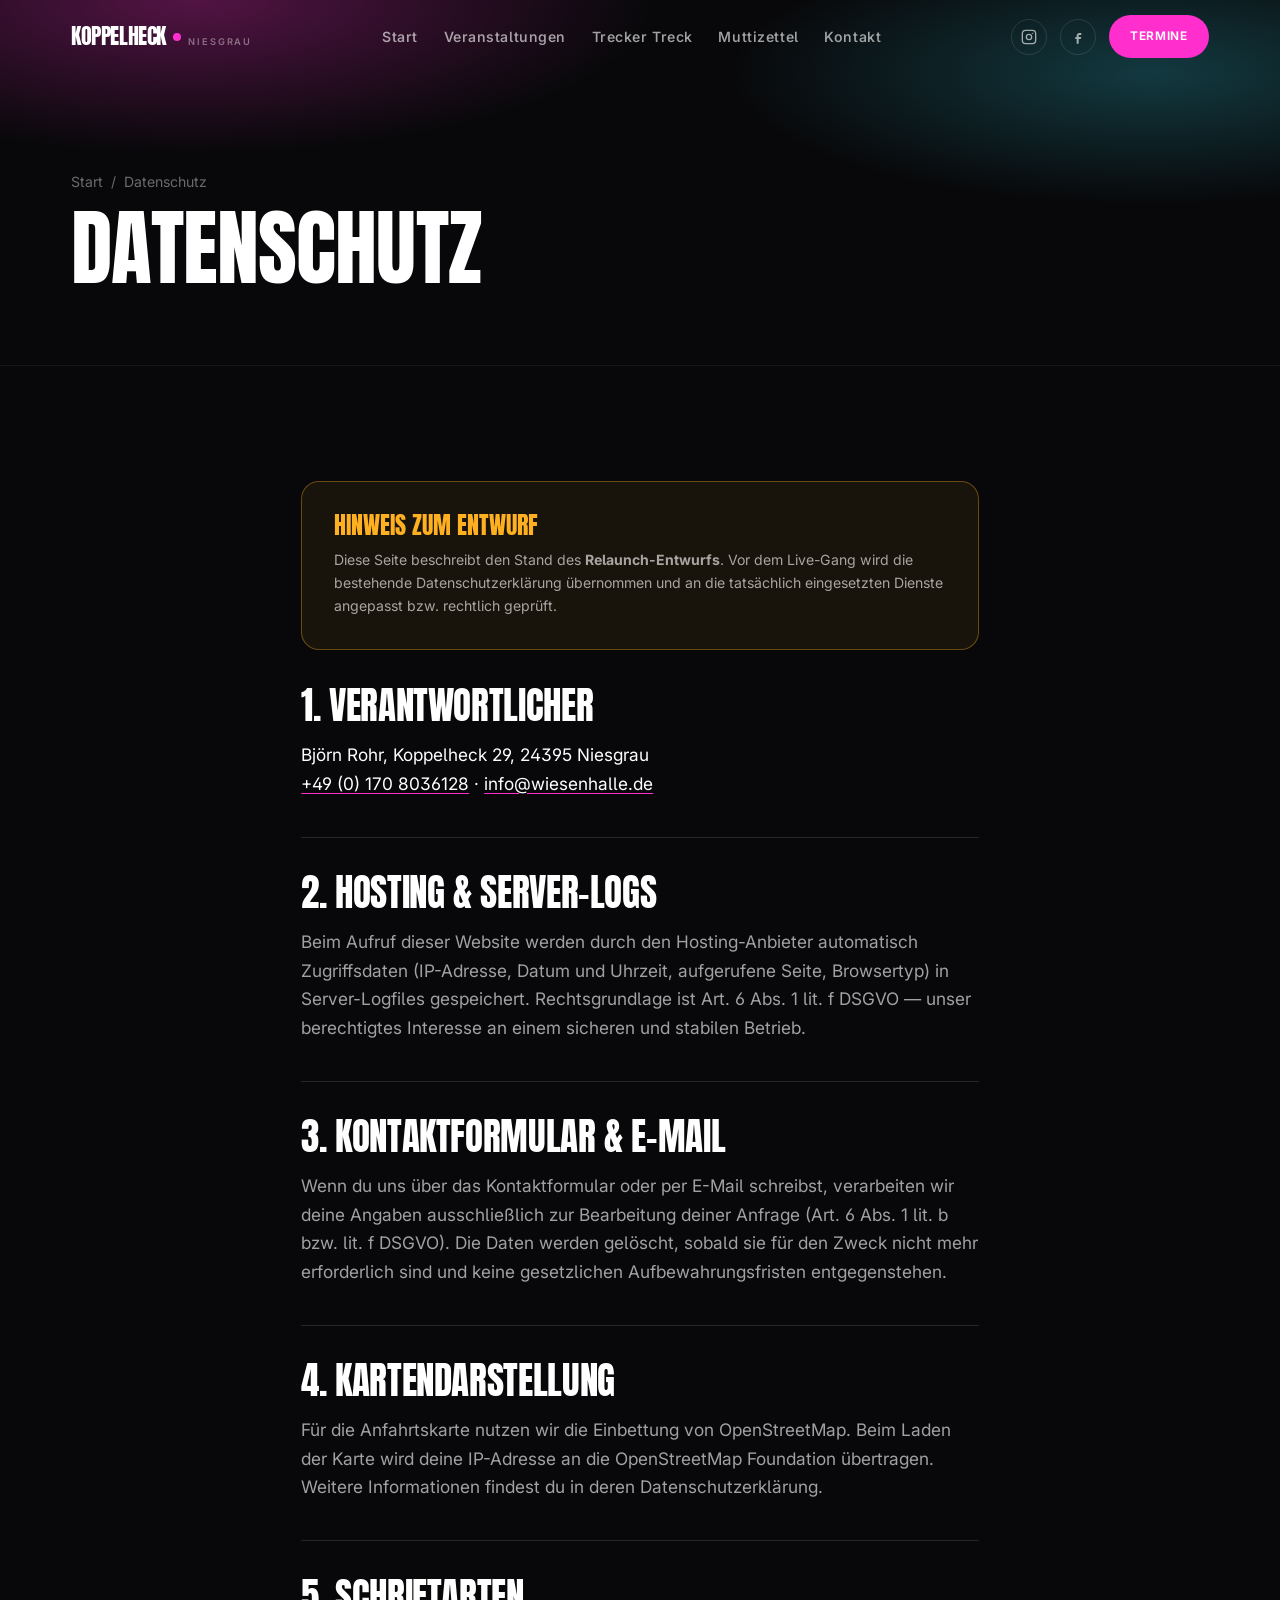
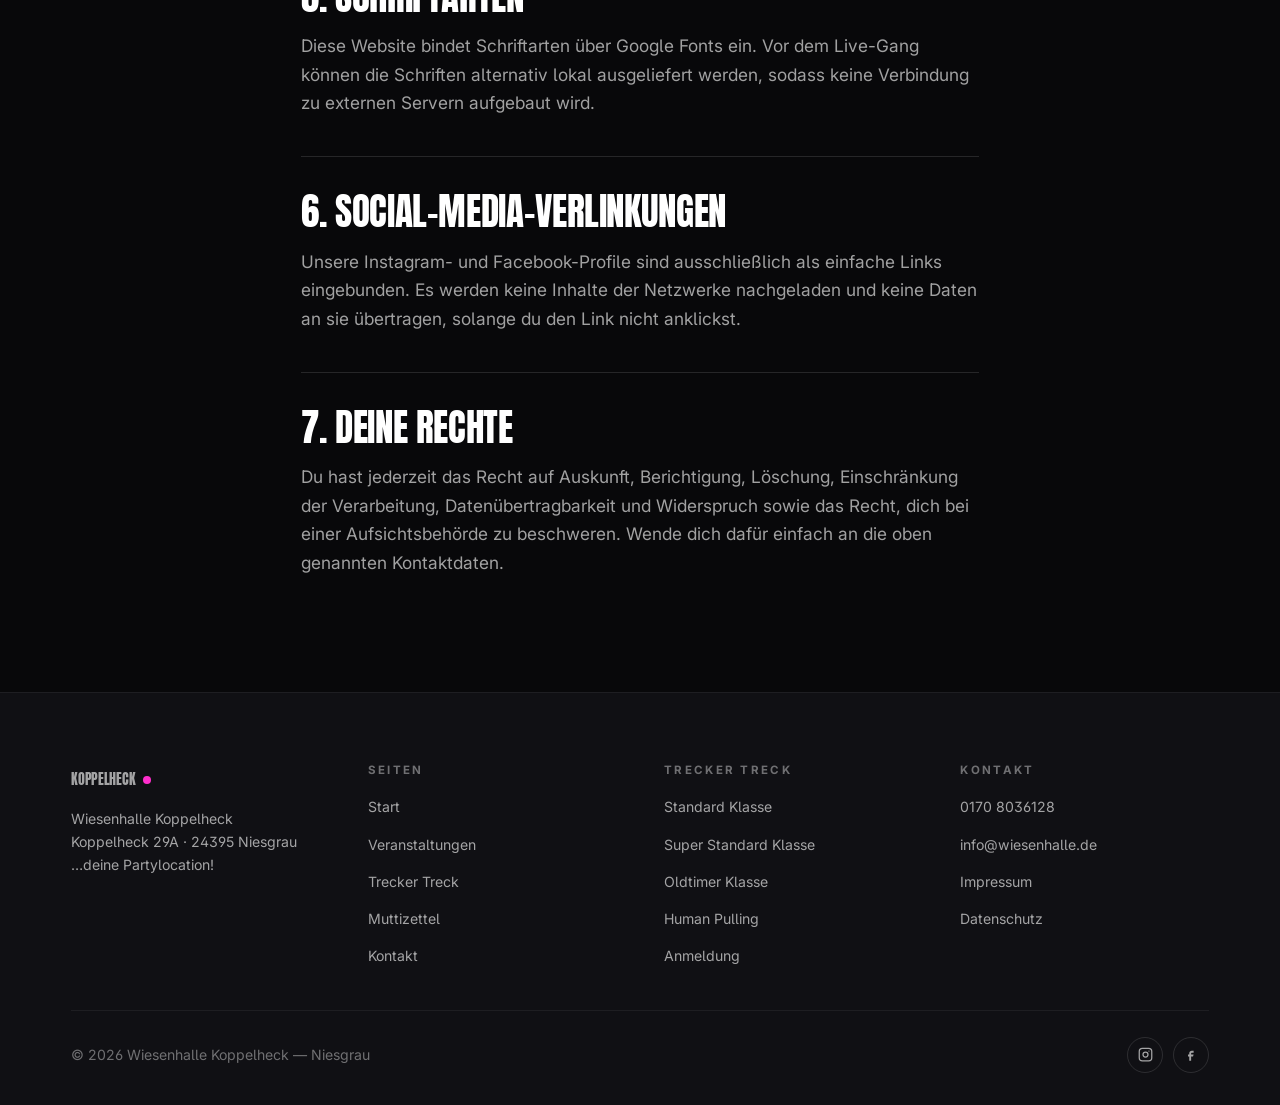
==== datenschutz.html @ 60ce62b4 "Neuentwurf der Website für die Wiesenhalle Koppelheck Kompletter Relaunch-Entwurf als eigenständige " ====
<!DOCTYPE html>
<html lang="de">
<head>
<meta charset="utf-8">
<meta name="viewport" content="width=device-width, initial-scale=1">
<title>Datenschutzerklärung — Wiesenhalle Koppelheck</title>
<meta name="description" content="Datenschutzerklärung der Wiesenhalle Koppelheck.">
<meta name="theme-color" content="#08080A">
<meta property="og:type" content="website">
<meta property="og:title" content="Datenschutzerklärung — Wiesenhalle Koppelheck">
<meta property="og:description" content="Datenschutzerklärung der Wiesenhalle Koppelheck.">
<meta property="og:locale" content="de_DE">
<link rel="preconnect" href="https://fonts.googleapis.com">
<link rel="preconnect" href="https://fonts.gstatic.com" crossorigin>
<link href="https://fonts.googleapis.com/css2?family=Anton&family=Inter:wght@400;500;600;700&display=swap" rel="stylesheet">
<link rel="stylesheet" href="assets/css/style.css">
<link rel="icon" href="data:image/svg+xml,<svg xmlns='http://www.w3.org/2000/svg' viewBox='0 0 100 100'><rect width='100' height='100' rx='22' fill='%23FF2ECC'/><text x='50' y='72' font-size='62' font-family='Arial Black,sans-serif' text-anchor='middle' fill='%23fff'>K</text></svg>">
</head>
<body>
<a class="skip-link" href="#main">Zum Inhalt springen</a>

<header class="nav">
  <div class="nav__inner">
    <a class="logo" href="index.html">
      Koppelheck<span class="logo__dot"></span>
      <small>Niesgrau</small>
    </a>

    <nav class="nav__links" id="menu" aria-label="Hauptnavigation">
      <a href="index.html">Start</a>
      <a href="veranstaltungen.html">Veranstaltungen</a>
      <a href="trecker-treck.html">Trecker Treck</a>
      <a href="muttizettel.html">Muttizettel</a>
      <a href="kontakt.html">Kontakt</a>
    </nav>

    <div class="nav__actions">
      <a class="icon-link" href="https://www.instagram.com/" target="_blank" rel="noopener" aria-label="Instagram">
        <svg width="16" height="16" viewBox="0 0 24 24" fill="none" stroke="currentColor" stroke-width="2"><rect x="2" y="2" width="20" height="20" rx="5"/><circle cx="12" cy="12" r="4"/><circle cx="17.5" cy="6.5" r="1" fill="currentColor" stroke="none"/></svg>
      </a>
      <a class="icon-link" href="https://www.facebook.com/" target="_blank" rel="noopener" aria-label="Facebook">
        <svg width="16" height="16" viewBox="0 0 24 24" fill="currentColor"><path d="M14 9h3V6h-3c-2.2 0-4 1.8-4 4v2H8v3h2v7h3v-7h3l1-3h-4v-2c0-.6.4-1 1-1z"/></svg>
      </a>
      <a class="btn btn--hot btn--sm" href="veranstaltungen.html">Termine</a>
      <button class="burger" type="button" aria-label="Menü" aria-expanded="false" aria-controls="menu">
        <span></span><span></span><span></span>
      </button>
    </div>
  </div>
</header>

<main id="main">

<section class="page-head">
  <div class="page-head__bg"></div>
  <div class="wrap">
    <div class="crumbs"><a href="index.html">Start</a> <span>/</span> <span>Datenschutz</span></div>
    <h1>Daten&shy;schutz</h1>
  </div>
</section>

<section class="section">
  <div class="wrap wrap--narrow stack" style="gap:2.4rem">

    <div class="card" style="border-color:rgba(255,176,32,.35);background:rgba(255,176,32,.07)">
      <h4 style="color:var(--amber)">Hinweis zum Entwurf</h4>
      <p class="muted" style="font-size:var(--step--1)">
        Diese Seite beschreibt den Stand des <strong>Relaunch-Entwurfs</strong>. Vor dem
        Live-Gang wird die bestehende Datenschutzerklärung übernommen und an die
        tatsächlich eingesetzten Dienste angepasst bzw. rechtlich geprüft.
      </p>
    </div>

    <div class="stack">
      <h2 style="font-size:var(--step-2)">1. Verantwortlicher</h2>
      <p>
        Björn Rohr, Koppelheck 29, 24395 Niesgrau<br>
        <a href="tel:+491708036128">+49 (0) 170 8036128</a> ·
        <a href="mailto:info@wiesenhalle.de">info@wiesenhalle.de</a>
      </p>
    </div>

    <hr class="divider">

    <div class="stack">
      <h2 style="font-size:var(--step-2)">2. Hosting &amp; Server-Logs</h2>
      <p class="muted">
        Beim Aufruf dieser Website werden durch den Hosting-Anbieter automatisch
        Zugriffsdaten (IP-Adresse, Datum und Uhrzeit, aufgerufene Seite, Browsertyp)
        in Server-Logfiles gespeichert. Rechtsgrundlage ist Art. 6 Abs. 1 lit. f DSGVO
        — unser berechtigtes Interesse an einem sicheren und stabilen Betrieb.
      </p>
    </div>

    <hr class="divider">

    <div class="stack">
      <h2 style="font-size:var(--step-2)">3. Kontaktformular &amp; E-Mail</h2>
      <p class="muted">
        Wenn du uns über das Kontaktformular oder per E-Mail schreibst, verarbeiten wir
        deine Angaben ausschließlich zur Bearbeitung deiner Anfrage
        (Art. 6 Abs. 1 lit. b bzw. lit. f DSGVO). Die Daten werden gelöscht, sobald sie
        für den Zweck nicht mehr erforderlich sind und keine gesetzlichen
        Aufbewahrungsfristen entgegenstehen.
      </p>
    </div>

    <hr class="divider">

    <div class="stack">
      <h2 style="font-size:var(--step-2)">4. Kartendarstellung</h2>
      <p class="muted">
        Für die Anfahrtskarte nutzen wir die Einbettung von OpenStreetMap. Beim Laden
        der Karte wird deine IP-Adresse an die OpenStreetMap Foundation übertragen.
        Weitere Informationen findest du in deren Datenschutzerklärung.
      </p>
    </div>

    <hr class="divider">

    <div class="stack">
      <h2 style="font-size:var(--step-2)">5. Schriftarten</h2>
      <p class="muted">
        Diese Website bindet Schriftarten über Google Fonts ein. Vor dem Live-Gang können
        die Schriften alternativ lokal ausgeliefert werden, sodass keine Verbindung zu
        externen Servern aufgebaut wird.
      </p>
    </div>

    <hr class="divider">

    <div class="stack">
      <h2 style="font-size:var(--step-2)">6. Social-Media-Verlinkungen</h2>
      <p class="muted">
        Unsere Instagram- und Facebook-Profile sind ausschließlich als einfache Links
        eingebunden. Es werden keine Inhalte der Netzwerke nachgeladen und keine Daten
        an sie übertragen, solange du den Link nicht anklickst.
      </p>
    </div>

    <hr class="divider">

    <div class="stack">
      <h2 style="font-size:var(--step-2)">7. Deine Rechte</h2>
      <p class="muted">
        Du hast jederzeit das Recht auf Auskunft, Berichtigung, Löschung, Einschränkung
        der Verarbeitung, Datenübertragbarkeit und Widerspruch sowie das Recht, dich bei
        einer Aufsichtsbehörde zu beschweren. Wende dich dafür einfach an die oben
        genannten Kontaktdaten.
      </p>
    </div>

  </div>
</section>
</main>

<!-- ================= FOOTER ================= -->
<footer class="footer">
  <div class="wrap">
    <div class="footer__grid">
      <div>
        <a class="logo" href="index.html">Koppelheck<span class="logo__dot"></span></a>
        <p class="muted" style="margin-top:.8rem;font-size:var(--step--1);max-width:26ch">
          Wiesenhalle Koppelheck<br>
          Koppelheck 29A · 24395 Niesgrau<br>
          …deine Partylocation!
        </p>
      </div>

      <div>
        <h4>Seiten</h4>
        <ul>
          <li><a href="index.html">Start</a></li>
          <li><a href="veranstaltungen.html">Veranstaltungen</a></li>
          <li><a href="trecker-treck.html">Trecker Treck</a></li>
          <li><a href="muttizettel.html">Muttizettel</a></li>
          <li><a href="kontakt.html">Kontakt</a></li>
        </ul>
      </div>

      <div>
        <h4>Trecker Treck</h4>
        <ul>
          <li><a href="trecker-treck.html#standard">Standard Klasse</a></li>
          <li><a href="trecker-treck.html#super-standard">Super Standard Klasse</a></li>
          <li><a href="trecker-treck.html#oldtimer">Oldtimer Klasse</a></li>
          <li><a href="trecker-treck.html#human-pulling">Human Pulling</a></li>
          <li><a href="trecker-treck.html#anmeldung">Anmeldung</a></li>
        </ul>
      </div>

      <div>
        <h4>Kontakt</h4>
        <ul>
          <li><a href="tel:+491708036128">0170 8036128</a></li>
          <li><a href="mailto:info@wiesenhalle.de">info@wiesenhalle.de</a></li>
          <li><a href="impressum.html">Impressum</a></li>
          <li><a href="datenschutz.html">Datenschutz</a></li>
        </ul>
      </div>
    </div>

    <div class="footer__bottom">
      <span>© <span data-year>2026</span> Wiesenhalle Koppelheck — Niesgrau</span>
      <div class="socials">
        <a class="icon-link" href="https://www.instagram.com/" target="_blank" rel="noopener" aria-label="Instagram">
          <svg width="15" height="15" viewBox="0 0 24 24" fill="none" stroke="currentColor" stroke-width="2"><rect x="2" y="2" width="20" height="20" rx="5"/><circle cx="12" cy="12" r="4"/><circle cx="17.5" cy="6.5" r="1" fill="currentColor" stroke="none"/></svg>
        </a>
        <a class="icon-link" href="https://www.facebook.com/" target="_blank" rel="noopener" aria-label="Facebook">
          <svg width="15" height="15" viewBox="0 0 24 24" fill="currentColor"><path d="M14 9h3V6h-3c-2.2 0-4 1.8-4 4v2H8v3h2v7h3v-7h3l1-3h-4v-2c0-.6.4-1 1-1z"/></svg>
        </a>
      </div>
    </div>
  </div>
</footer>

<script src="assets/js/main.js"></script>
</body>
</html>
---- assets/css/style.css ----
/* ==========================================================================
   Wiesenhalle Koppelheck — Design System
   Relaunch-Entwurf 2026
   ========================================================================== */

/* --- Tokens -------------------------------------------------------------- */
:root {
  /* Farben */
  --ink:        #08080A;
  --ink-2:      #101014;
  --ink-3:      #17171D;
  --line:       rgba(255, 255, 255, .12);
  --line-soft:  rgba(255, 255, 255, .06);
  --paper:      #F6F4EF;
  --paper-2:    #EBE7DE;

  --text:       #FFFFFF;
  --text-dim:   rgba(255, 255, 255, .62);
  --text-mute:  rgba(255, 255, 255, .40);

  --pink:       #FF2ECC;
  --pink-soft:  #FF7BE0;
  --cyan:       #37E8FF;
  --lime:       #C8FF3D;
  --amber:      #FFB020;

  --grad-hot:   linear-gradient(100deg, var(--pink) 0%, #A855F7 55%, var(--cyan) 100%);
  --grad-field: linear-gradient(100deg, #7BB661 0%, #C8FF3D 100%);

  /* Typo */
  --font-display: 'Anton', 'Arial Narrow', 'Haettenschweiler', Impact, sans-serif;
  --font-body:    'Inter', -apple-system, BlinkMacSystemFont, 'Segoe UI', Roboto, sans-serif;

  --step--1: clamp(.78rem, .74rem + .18vw, .88rem);
  --step-0:  clamp(.98rem, .94rem + .22vw, 1.08rem);
  --step-1:  clamp(1.2rem, 1.1rem + .5vw, 1.5rem);
  --step-2:  clamp(1.6rem, 1.35rem + 1.2vw, 2.4rem);
  --step-3:  clamp(2.2rem, 1.6rem + 2.8vw, 4rem);
  --step-4:  clamp(3rem, 1.6rem + 6.4vw, 8rem);

  /* Layout */
  --wrap: 1240px;
  --wrap-narrow: 780px;
  --gutter: clamp(1.15rem, 4vw, 3.5rem);
  --radius: 18px;
  --radius-lg: 28px;

  --ease: cubic-bezier(.22, 1, .36, 1);
  --nav-h: 74px;
}

/* --- Reset --------------------------------------------------------------- */
*, *::before, *::after { box-sizing: border-box; }
* { margin: 0; }

html {
  overflow-x: clip;
  scroll-behavior: smooth;
  scroll-padding-top: calc(var(--nav-h) + 16px);
  -webkit-text-size-adjust: 100%;
}

body {
  background: var(--ink);
  color: var(--text);
  font-family: var(--font-body);
  font-size: var(--step-0);
  line-height: 1.65;
  font-feature-settings: 'ss01', 'cv05';
  -webkit-font-smoothing: antialiased;
  overflow-x: hidden;
}

img, svg, video { display: block; max-width: 100%; height: auto; }
button, input, textarea, select { font: inherit; color: inherit; }
a { color: inherit; text-decoration: none; }
ul, ol { list-style: none; padding: 0; }

:focus-visible {
  outline: 2px solid var(--cyan);
  outline-offset: 3px;
  border-radius: 4px;
}

.skip-link {
  position: absolute; left: 50%; top: 8px; transform: translate(-50%, -160%);
  background: var(--pink); color: #fff; padding: .7rem 1.2rem;
  border-radius: 999px; font-weight: 600; z-index: 200; transition: transform .2s;
}
.skip-link:focus { transform: translate(-50%, 0); }

.sr-only {
  position: absolute; width: 1px; height: 1px; padding: 0; overflow: hidden;
  clip: rect(0 0 0 0); white-space: nowrap; border: 0;
}

/* --- Typografie ---------------------------------------------------------- */
h1, h2, h3, h4 {
  font-family: var(--font-display);
  font-weight: 400;
  line-height: .94;
  letter-spacing: -.01em;
  text-transform: uppercase;
  overflow-wrap: break-word;
  hyphens: auto;
}
h1 { font-size: var(--step-4); }
h2 { font-size: var(--step-3); }
h3 { font-size: var(--step-2); }
h4 { font-size: var(--step-1); }

p a:not(.btn) {
  text-decoration: underline;
  text-decoration-color: var(--pink);
  text-underline-offset: 3px;
  transition: color .2s;
}
p a:not(.btn):hover { color: var(--pink-soft); }

.eyebrow {
  font-family: var(--font-body);
  font-size: var(--step--1);
  font-weight: 600;
  letter-spacing: .22em;
  text-transform: uppercase;
  color: var(--pink);
  display: flex; align-items: center; gap: .7rem;
}
.eyebrow::before {
  content: ''; width: 34px; height: 2px; background: currentColor; flex: none;
}
.eyebrow.is-centered { justify-content: center; }
.eyebrow.is-field { color: var(--lime); }

.lead { font-size: var(--step-1); line-height: 1.5; color: var(--text-dim); }
.muted { color: var(--text-dim); }

/* --- Layout -------------------------------------------------------------- */
.wrap { width: 100%; max-width: var(--wrap); margin-inline: auto; padding-inline: var(--gutter); }
.wrap--narrow { max-width: var(--wrap-narrow); }

.section { padding-block: clamp(4.5rem, 9vw, 9rem); position: relative; }
.section--tight { padding-block: clamp(3rem, 6vw, 5.5rem); }
.section--paper { background: var(--paper); color: var(--ink); }
.section--paper .lead,
.section--paper .muted { color: rgba(8, 8, 10, .62); }

.section-head {
  max-width: 46ch; margin-bottom: clamp(2.2rem, 4vw, 3.6rem);
  display: grid; grid-template-columns: minmax(0, 1fr); gap: 1rem;
}
.section-head.is-centered { margin-inline: auto; text-align: center; justify-items: center; }

.stack { display: grid; grid-template-columns: minmax(0, 1fr); gap: 1.1rem; }
.divider { height: 1px; background: var(--line); border: 0; }

/* --- Buttons ------------------------------------------------------------- */
.btn {
  --btn-bg: var(--text);
  --btn-fg: var(--ink);
  display: inline-flex; align-items: center; justify-content: center; gap: .6rem;
  padding: .95rem 1.7rem;
  background: var(--btn-bg); color: var(--btn-fg);
  border: 1px solid transparent; border-radius: 999px;
  font-weight: 650; font-size: var(--step--1);
  letter-spacing: .06em; text-transform: uppercase;
  cursor: pointer; white-space: nowrap;
  transition: transform .25s var(--ease), box-shadow .25s var(--ease), background .25s, color .25s;
}
.btn:hover { transform: translateY(-2px); box-shadow: 0 12px 30px -12px rgba(0, 0, 0, .8); }
.btn:active { transform: translateY(0); }

.btn--hot { --btn-bg: var(--pink); --btn-fg: #fff; }
.btn--hot:hover { box-shadow: 0 14px 40px -12px var(--pink); }
.btn--field { --btn-bg: var(--lime); --btn-fg: #10210A; }
.btn--field:hover { box-shadow: 0 14px 40px -14px var(--lime); }
.btn--ghost {
  --btn-bg: transparent; --btn-fg: var(--text);
  border-color: var(--line);
  backdrop-filter: blur(8px);
}
.btn--ghost:hover { --btn-bg: rgba(255, 255, 255, .08); }
.section--paper .btn--ghost { --btn-fg: var(--ink); border-color: rgba(8, 8, 10, .2); }
.section--paper .btn--ghost:hover { --btn-bg: rgba(8, 8, 10, .06); }
.btn--sm { padding: .7rem 1.25rem; font-size: .74rem; }
.btn--full { width: 100%; }

.btn-row { display: flex; flex-wrap: wrap; gap: .8rem; }

.arrow { transition: transform .25s var(--ease); }
.btn:hover .arrow { transform: translateX(4px); }

/* --- Navigation ---------------------------------------------------------- */
.nav {
  position: fixed; inset: 0 0 auto 0; z-index: 100;
  height: var(--nav-h);
  display: flex; align-items: center;
  transition: background .35s var(--ease), border-color .35s, backdrop-filter .35s;
  border-bottom: 1px solid transparent;
}
.nav.is-stuck {
  background: rgba(8, 8, 10, .78);
  backdrop-filter: blur(18px) saturate(140%);
  border-bottom-color: var(--line-soft);
}
.nav__inner {
  width: 100%; max-width: var(--wrap); margin-inline: auto; padding-inline: var(--gutter);
  display: flex; align-items: center; justify-content: space-between; gap: 1.5rem;
}

.logo {
  font-family: var(--font-display);
  font-size: 1.35rem; letter-spacing: -.02em; text-transform: uppercase;
  display: inline-flex; align-items: baseline; gap: .45rem;
}
.logo__dot { width: 8px; height: 8px; border-radius: 50%; background: var(--pink); align-self: center; }
.logo small {
  font-family: var(--font-body); font-size: .58rem; font-weight: 600;
  letter-spacing: .2em; color: var(--text-mute); text-transform: uppercase;
}

.nav__links { display: flex; align-items: center; gap: clamp(1rem, 2vw, 2rem); }
.nav__links a {
  font-size: var(--step--1); font-weight: 550; letter-spacing: .04em;
  color: var(--text-dim); position: relative; padding-block: .4rem;
  transition: color .2s;
}
.nav__links a::after {
  content: ''; position: absolute; left: 0; bottom: 0; height: 2px; width: 0;
  background: var(--pink); transition: width .3s var(--ease);
}
.nav__links a:hover { color: var(--text); }
.nav__links a:hover::after,
.nav__links a[aria-current="page"]::after { width: 100%; }
.nav__links a[aria-current="page"] { color: var(--text); }

.nav__actions { display: flex; align-items: center; gap: .8rem; }

.icon-link {
  width: 36px; height: 36px; display: grid; place-items: center;
  border: 1px solid var(--line); border-radius: 50%; color: var(--text-dim);
  transition: color .2s, border-color .2s, transform .2s, background .2s;
}
.icon-link:hover { color: var(--text); border-color: var(--pink); background: rgba(255, 46, 204, .12); transform: translateY(-2px); }

.burger {
  display: none; width: 44px; height: 44px; border: 1px solid var(--line);
  border-radius: 12px; background: transparent; cursor: pointer;
  place-items: center; gap: 5px;
}
.burger span {
  display: block; width: 18px; height: 2px; background: currentColor; border-radius: 2px;
  transition: transform .3s var(--ease), opacity .2s;
}
.burger[aria-expanded="true"] span:nth-child(1) { transform: translateY(7px) rotate(45deg); }
.burger[aria-expanded="true"] span:nth-child(2) { opacity: 0; }
.burger[aria-expanded="true"] span:nth-child(3) { transform: translateY(-7px) rotate(-45deg); }

@media (max-width: 620px) {
  .nav__inner { gap: .75rem; }
  .logo { font-size: 1.2rem; }
  .logo small { display: none; }
  .nav__actions { gap: .5rem; }
}

@media (max-width: 900px) {
  .burger { display: grid; align-content: center; }
  .nav__actions .icon-link { display: none; }
  .nav__links {
    position: fixed; inset: var(--nav-h) 0 auto 0;
    flex-direction: column; align-items: stretch; gap: 0;
    background: rgba(8, 8, 10, .97); backdrop-filter: blur(20px);
    padding: 1rem var(--gutter) 2rem;
    border-bottom: 1px solid var(--line);
    transform: translateY(-140%); transition: transform .4s var(--ease);
    max-height: calc(100dvh - var(--nav-h)); overflow-y: auto;
  }
  .nav__links.is-open { transform: translateY(0); }
  .nav__links a { padding: 1rem 0; border-bottom: 1px solid var(--line-soft); font-size: 1.1rem; }
  .nav__links a::after { display: none; }
}

/* --- Hero ---------------------------------------------------------------- */
.hero {
  position: relative; isolation: isolate;
  min-height: min(100svh, 900px);
  display: grid; align-items: center;
  padding-top: calc(var(--nav-h) + clamp(2rem, 6vw, 5rem));
  padding-bottom: clamp(3rem, 7vw, 6rem);
  overflow: hidden;
}
.hero__bg {
  position: absolute; inset: 0; z-index: -2;
  /* Foto einsetzen: background-image: url('../img/hero.jpg'); background-size: cover; */
  background:
    radial-gradient(ellipse 70% 60% at 18% 12%, rgba(255, 46, 204, .40), transparent 62%),
    radial-gradient(ellipse 60% 55% at 88% 24%, rgba(55, 232, 255, .28), transparent 60%),
    radial-gradient(ellipse 80% 70% at 60% 96%, rgba(168, 85, 247, .30), transparent 66%),
    var(--ink);
}
.hero__bg::after {
  content: ''; position: absolute; inset: 0;
  background-image:
    linear-gradient(rgba(255, 255, 255, .04) 1px, transparent 1px),
    linear-gradient(90deg, rgba(255, 255, 255, .04) 1px, transparent 1px);
  background-size: 62px 62px;
  mask-image: radial-gradient(ellipse 90% 80% at 50% 40%, #000 20%, transparent 78%);
}
.hero__glow {
  position: absolute; z-index: -1; border-radius: 50%; filter: blur(90px);
  opacity: .55; pointer-events: none;
  animation: float 16s ease-in-out infinite;
}
.hero__glow--1 { width: 46vw; height: 46vw; background: var(--pink); top: -12%; left: -8%; }
.hero__glow--2 { width: 38vw; height: 38vw; background: var(--cyan); bottom: -14%; right: -6%; animation-delay: -7s; }

@keyframes float {
  0%, 100% { transform: translate3d(0, 0, 0) scale(1); }
  50%      { transform: translate3d(3vw, -4vh, 0) scale(1.12); }
}

.hero__grid {
  display: grid; gap: clamp(2.5rem, 5vw, 4.5rem);
  grid-template-columns: minmax(0, 1.15fr) minmax(0, .85fr);
  align-items: center;
}
@media (max-width: 900px) { .hero__grid { grid-template-columns: 1fr; } }

.hero__title { margin-block: .6rem .2rem; }
.hero__title .line { display: block; }
.hero__title .grad {
  background: var(--grad-hot); -webkit-background-clip: text; background-clip: text;
  color: transparent;
}

.badge-live {
  display: inline-flex; align-items: center; gap: .55rem;
  padding: .42rem .95rem; border-radius: 999px;
  background: rgba(255, 46, 204, .14); border: 1px solid rgba(255, 46, 204, .4);
  font-size: .72rem; font-weight: 650; letter-spacing: .16em; text-transform: uppercase;
  color: var(--pink-soft);
}
.badge-live::before {
  content: ''; width: 7px; height: 7px; border-radius: 50%; background: var(--pink);
  box-shadow: 0 0 0 0 rgba(255, 46, 204, .7); animation: pulse 2.2s infinite;
}
@keyframes pulse {
  70%  { box-shadow: 0 0 0 10px rgba(255, 46, 204, 0); }
  100% { box-shadow: 0 0 0 0 rgba(255, 46, 204, 0); }
}

/* Fakten-Liste im Hero */
.facts { display: grid; gap: .1rem; margin-block: 1.6rem; max-width: 40ch; }
.facts li {
  display: grid; grid-template-columns: 26px 1fr; gap: .85rem; align-items: baseline;
  padding: .6rem 0; border-bottom: 1px solid var(--line-soft);
  font-size: var(--step-0);
}
.facts li:last-child { border-bottom: 0; }
.facts .ico { font-size: 1rem; line-height: 1.4; text-align: center; }
.facts strong { font-weight: 650; }

/* Countdown */
.countdown { display: flex; gap: .55rem; margin-bottom: 1.4rem; }
.countdown__unit {
  min-width: 66px; padding: .6rem .5rem .5rem;
  background: rgba(255, 255, 255, .05); border: 1px solid var(--line);
  border-radius: 14px; text-align: center; backdrop-filter: blur(10px);
}
.countdown__num {
  display: block; font-family: var(--font-display); font-size: 1.7rem; line-height: 1;
  font-variant-numeric: tabular-nums;
}
.countdown__label {
  display: block; font-size: .6rem; letter-spacing: .16em; text-transform: uppercase;
  color: var(--text-mute); margin-top: .3rem;
}

/* Flyer-Karte (CSS-Nachbau, Bild kann ersetzt werden) */
.flyer {
  position: relative; aspect-ratio: 3 / 4; max-width: 400px; margin-inline: auto;
  border-radius: var(--radius-lg); overflow: hidden;
  background: var(--pink);
  box-shadow: 0 40px 90px -30px rgba(255, 46, 204, .55), 0 0 0 1px rgba(255, 255, 255, .14);
  transform: rotate(2.2deg);
  transition: transform .5s var(--ease);
  display: grid; place-content: center; text-align: center; padding: 2rem 1.5rem;
  color: #0A0A0A;
}
.flyer:hover { transform: rotate(0deg) scale(1.02); }
.flyer::before {
  content: ''; position: absolute; inset: 0;
  background: repeating-linear-gradient(45deg, rgba(0,0,0,.06) 0 10px, transparent 10px 20px);
}
.flyer > * { position: relative; }
.flyer__kicker { font-family: var(--font-display); font-size: clamp(1.8rem, 5vw, 2.6rem); line-height: .95; }
.flyer__date {
  font-family: var(--font-display); font-size: clamp(3rem, 9vw, 4.6rem); line-height: .9;
  background: #0A0A0A; color: var(--pink); border-radius: 14px;
  padding: .35rem 1rem .5rem; margin: 1rem auto; display: inline-block;
}
.flyer__meta { font-weight: 700; font-size: .92rem; line-height: 1.4; }
.flyer__venue {
  margin-top: 1.1rem; background: #0A0A0A; color: #fff; border-radius: 12px;
  padding: .7rem 1rem; font-family: var(--font-display); font-size: 1.5rem; line-height: 1;
}
.flyer__venue small {
  display: block; font-family: var(--font-body); font-size: .62rem; font-weight: 600;
  letter-spacing: .1em; color: var(--pink-soft); margin-top: .35rem; text-transform: none;
}

/* --- Ticker -------------------------------------------------------------- */
.ticker {
  overflow: hidden; border-block: 1px solid var(--line);
  background: var(--ink-2); padding-block: .85rem;
  --dur: 32s;
}
.ticker__track {
  display: flex; width: max-content; gap: 2.5rem;
  animation: marquee var(--dur) linear infinite;
}
.ticker:hover .ticker__track { animation-play-state: paused; }
.ticker span {
  font-family: var(--font-display); font-size: clamp(1.1rem, 2.4vw, 1.7rem);
  letter-spacing: .02em; color: var(--text-mute); display: flex; align-items: center; gap: 2.5rem;
  white-space: nowrap;
}
.ticker span::after { content: '●'; font-size: .5em; color: var(--pink); }
@keyframes marquee { to { transform: translateX(-50%); } }

/* --- Event-Karten -------------------------------------------------------- */
.events { display: grid; gap: 1.2rem; }
.event {
  position: relative; display: grid;
  grid-template-columns: 128px minmax(0, 1fr) auto;
  gap: clamp(1rem, 3vw, 2.4rem); align-items: center;
  padding: clamp(1.3rem, 2.6vw, 2rem);
  background: var(--ink-2); border: 1px solid var(--line-soft);
  border-radius: var(--radius); overflow: hidden;
  transition: border-color .3s, transform .3s var(--ease), background .3s;
}
.event::before {
  content: ''; position: absolute; left: 0; top: 0; bottom: 0; width: 3px;
  background: var(--accent, var(--pink)); transform: scaleY(0); transform-origin: top;
  transition: transform .4s var(--ease);
}
.event:hover { border-color: var(--line); transform: translateX(6px); background: var(--ink-3); }
.event:hover::before { transform: scaleY(1); }
.event.is-past { opacity: .45; }

.event__date {
  text-align: center; padding: .7rem .4rem; border-radius: 14px;
  background: rgba(255, 255, 255, .04); border: 1px solid var(--line-soft);
}
.event__day { display: block; font-family: var(--font-display); font-size: 2.4rem; line-height: .9; }
.event__month {
  display: block; font-size: .68rem; font-weight: 700; letter-spacing: .2em;
  text-transform: uppercase; color: var(--accent, var(--pink)); margin-top: .35rem;
}
.event__weekday { display: block; font-size: .62rem; color: var(--text-mute); letter-spacing: .12em; text-transform: uppercase; }

.event__body { display: grid; grid-template-columns: minmax(0, 1fr); gap: .5rem; }
.event__title { font-size: var(--step-2); }
.event__meta { display: flex; flex-wrap: wrap; gap: .5rem .9rem; font-size: var(--step--1); color: var(--text-dim); }
.event__meta span { display: inline-flex; align-items: center; gap: .35rem; }

.tag {
  display: inline-flex; align-items: center; padding: .28rem .7rem;
  border-radius: 999px; font-size: .66rem; font-weight: 700;
  letter-spacing: .12em; text-transform: uppercase;
  background: rgba(255, 46, 204, .12); color: var(--pink-soft);
  border: 1px solid rgba(255, 46, 204, .28);
}
.tag--cyan  { background: rgba(55, 232, 255, .12); color: var(--cyan); border-color: rgba(55, 232, 255, .3); }
.tag--lime  { background: rgba(200, 255, 61, .12); color: var(--lime); border-color: rgba(200, 255, 61, .3); }
.tag--amber { background: rgba(255, 176, 32, .12); color: var(--amber); border-color: rgba(255, 176, 32, .3); }
.tag--mute  { background: rgba(255, 255, 255, .07); color: var(--text-dim); border-color: var(--line); }

@media (max-width: 760px) {
  .event { grid-template-columns: 84px minmax(0, 1fr); }
  .event__day { font-size: 1.9rem; }
  .event .btn { grid-column: 1 / -1; justify-self: start; }
}

/* --- Karten-Raster ------------------------------------------------------- */
.grid { display: grid; gap: 1.2rem; }
.grid--2 { grid-template-columns: repeat(auto-fit, minmax(min(100%, 300px), 1fr)); }
.grid--3 { grid-template-columns: repeat(auto-fit, minmax(min(100%, 260px), 1fr)); }
.grid--4 { grid-template-columns: repeat(auto-fit, minmax(min(100%, 210px), 1fr)); }

.card {
  padding: clamp(1.4rem, 3vw, 2rem);
  background: var(--ink-2); border: 1px solid var(--line-soft);
  border-radius: var(--radius); display: grid; grid-template-columns: minmax(0, 1fr);
  gap: .7rem; align-content: start;
  transition: border-color .3s, transform .3s var(--ease), background .3s;
}
.card:hover { border-color: var(--line); transform: translateY(-4px); }
.card__ico { font-size: 1.6rem; line-height: 1; }
.card h3, .card h4 { letter-spacing: 0; }

.section--paper .card {
  background: #fff; border-color: rgba(8, 8, 10, .1);
  box-shadow: 0 1px 2px rgba(8, 8, 10, .04);
}
.section--paper .card:hover { border-color: rgba(8, 8, 10, .22); box-shadow: 0 18px 40px -24px rgba(8, 8, 10, .45); }

/* Zahlen / Stats */
.stats { display: grid; grid-template-columns: repeat(auto-fit, minmax(150px, 1fr)); gap: 1px; background: var(--line-soft); border: 1px solid var(--line-soft); border-radius: var(--radius); overflow: hidden; }
.stat { background: var(--ink-2); padding: clamp(1.2rem, 3vw, 1.8rem); }
.stat__num { font-family: var(--font-display); font-size: clamp(2rem, 4vw, 3rem); line-height: 1; }
.stat__num .u { font-size: .5em; color: var(--pink); }
.stat__label { font-size: var(--step--1); color: var(--text-dim); margin-top: .35rem; }

/* --- Split ---------------------------------------------------------------- */
.split {
  display: grid; gap: clamp(2rem, 5vw, 4rem);
  grid-template-columns: repeat(auto-fit, minmax(min(100%, 340px), 1fr));
  align-items: center;
}
.media {
  position: relative; aspect-ratio: 4 / 3; border-radius: var(--radius-lg);
  overflow: hidden; border: 1px solid var(--line);
  /* Foto einsetzen: background-image: url('../img/…'); background-size: cover; background-position: center; */
  background:
    radial-gradient(circle at 30% 25%, rgba(255, 46, 204, .35), transparent 55%),
    radial-gradient(circle at 75% 70%, rgba(55, 232, 255, .3), transparent 55%),
    var(--ink-3);
  display: grid; place-content: center; text-align: center; padding: 2rem;
}
.media--field {
  background:
    radial-gradient(circle at 30% 25%, rgba(200, 255, 61, .3), transparent 55%),
    radial-gradient(circle at 75% 70%, rgba(123, 182, 97, .35), transparent 55%),
    var(--ink-3);
}
.media__hint {
  font-size: var(--step--1); color: var(--text-mute); letter-spacing: .12em; text-transform: uppercase;
}

/* --- Seiten-Header (Unterseiten) ----------------------------------------- */
.page-head {
  position: relative; isolation: isolate; overflow: hidden;
  padding-top: calc(var(--nav-h) + clamp(3rem, 8vw, 6rem));
  padding-bottom: clamp(2.5rem, 6vw, 5rem);
  border-bottom: 1px solid var(--line-soft);
}
.page-head__bg {
  position: absolute; inset: 0; z-index: -1;
  background:
    radial-gradient(ellipse 60% 70% at 15% 0%, rgba(255, 46, 204, .30), transparent 60%),
    radial-gradient(ellipse 55% 60% at 90% 20%, rgba(55, 232, 255, .22), transparent 60%),
    var(--ink);
}
.page-head--field .page-head__bg {
  background:
    radial-gradient(ellipse 65% 75% at 15% 0%, rgba(200, 255, 61, .26), transparent 60%),
    radial-gradient(ellipse 55% 60% at 88% 18%, rgba(123, 182, 97, .30), transparent 60%),
    var(--ink);
}
.page-head h1 { font-size: clamp(2.6rem, 1.4rem + 4.8vw, 6rem); }
.crumbs { font-size: var(--step--1); color: var(--text-mute); display: flex; gap: .5rem; margin-bottom: 1rem; }
.crumbs a:hover { color: var(--text); }

/* --- Programm-Zeitstrahl -------------------------------------------------- */
.timeline { display: grid; gap: 0; border-left: 2px solid var(--line); margin-left: .5rem; }
.timeline li { position: relative; padding: 0 0 1.8rem 1.8rem; }
.timeline li::before {
  content: ''; position: absolute; left: -7px; top: .5rem;
  width: 12px; height: 12px; border-radius: 50%;
  background: var(--lime); box-shadow: 0 0 0 4px var(--ink);
}
.timeline .t-time {
  font-family: var(--font-display); font-size: 1.15rem; color: var(--lime); display: block;
}
.timeline .t-title { font-weight: 650; }

/* --- Klassen-Listen ------------------------------------------------------- */
.chips { display: flex; flex-wrap: wrap; gap: .5rem; }
.chip {
  padding: .55rem 1rem; border-radius: 10px;
  background: rgba(255, 255, 255, .05); border: 1px solid var(--line-soft);
  font-size: var(--step--1); font-weight: 600; font-variant-numeric: tabular-nums;
  transition: border-color .2s, background .2s, transform .2s;
}
.chip:hover { border-color: var(--lime); background: rgba(200, 255, 61, .1); transform: translateY(-2px); }
.section--paper .chip { background: rgba(8, 8, 10, .04); border-color: rgba(8, 8, 10, .12); }

/* --- Downloads ------------------------------------------------------------ */
.dl {
  display: flex; align-items: center; gap: 1rem;
  padding: 1.1rem 1.3rem; border-radius: 14px;
  background: var(--ink-2); border: 1px solid var(--line-soft);
  transition: border-color .25s, transform .25s var(--ease), background .25s;
}
.dl:hover { border-color: var(--lime); transform: translateX(4px); background: var(--ink-3); }
.dl__ico {
  flex: none; width: 42px; height: 42px; border-radius: 10px;
  background: rgba(200, 255, 61, .12); color: var(--lime);
  display: grid; place-items: center; font-size: .62rem; font-weight: 800; letter-spacing: .06em;
  border: 1px solid rgba(200, 255, 61, .28);
}
.dl__body { display: grid; gap: .1rem; min-width: 0; }
.dl__title { font-weight: 650; }
.dl__hint { font-size: var(--step--1); color: var(--text-mute); }
.dl__arrow { margin-left: auto; color: var(--text-mute); }

/* --- Akkordeon (FAQ) ------------------------------------------------------ */
.acc { border-top: 1px solid var(--line); }
.acc details { border-bottom: 1px solid var(--line); }
.acc summary {
  list-style: none; cursor: pointer; padding: 1.25rem 2.5rem 1.25rem 0;
  font-weight: 650; font-size: var(--step-1); position: relative;
  transition: color .2s;
}
.acc summary::-webkit-details-marker { display: none; }
.acc summary::after {
  content: '+'; position: absolute; right: .3rem; top: 50%; transform: translateY(-50%);
  font-family: var(--font-display); font-size: 1.6rem; color: var(--pink);
  transition: transform .3s var(--ease);
}
.acc details[open] summary::after { transform: translateY(-50%) rotate(45deg); }
.acc summary:hover { color: var(--pink-soft); }
.acc__body { padding-bottom: 1.4rem; color: var(--text-dim); max-width: 68ch; display: grid; gap: .8rem; }
.section--paper .acc__body { color: rgba(8, 8, 10, .68); }
.section--paper .acc details,
.section--paper .acc { border-color: rgba(8, 8, 10, .14); }

/* --- Formular ------------------------------------------------------------- */
.form { display: grid; gap: 1.1rem; }
.field { display: grid; gap: .45rem; }
.field label { font-size: var(--step--1); font-weight: 650; letter-spacing: .04em; }
.field label .req { color: var(--pink); }
.field input, .field textarea, .field select {
  width: 100%; padding: .9rem 1.05rem;
  background: rgba(255, 255, 255, .04); border: 1px solid var(--line);
  border-radius: 12px; color: var(--text); transition: border-color .2s, background .2s;
}
.field input::placeholder, .field textarea::placeholder { color: var(--text-mute); }
.field input:focus, .field textarea:focus, .field select:focus {
  outline: none; border-color: var(--pink); background: rgba(255, 46, 204, .06);
}
.field textarea { min-height: 150px; resize: vertical; }
.field__error { font-size: var(--step--1); color: var(--pink-soft); display: none; }
.field.has-error input, .field.has-error textarea { border-color: var(--pink); }
.field.has-error .field__error { display: block; }
.form__note { font-size: var(--step--1); color: var(--text-mute); }
.form-status {
  padding: .9rem 1.1rem; border-radius: 12px; font-size: var(--step--1);
  background: rgba(200, 255, 61, .1); border: 1px solid rgba(200, 255, 61, .3); color: var(--lime);
}

/* --- Kontakt-Blöcke -------------------------------------------------------- */
.info-list { display: grid; gap: 1.1rem; }
.info-list li { display: grid; grid-template-columns: 22px 1fr; gap: .9rem; align-items: start; }
.info-list .k { font-size: var(--step--1); color: var(--text-mute); letter-spacing: .1em; text-transform: uppercase; display: block; }

.map {
  border-radius: var(--radius); overflow: hidden; border: 1px solid var(--line);
  aspect-ratio: 16 / 10; background: var(--ink-3);
}
.map iframe { width: 100%; height: 100%; border: 0; filter: grayscale(1) invert(.92) hue-rotate(180deg); }

/* --- CTA-Band -------------------------------------------------------------- */
.cta-band {
  position: relative; overflow: hidden; isolation: isolate;
  border-radius: var(--radius-lg);
  padding: clamp(2.4rem, 6vw, 4.5rem);
  background: var(--grad-hot);
  color: #fff; text-align: center;
  display: grid; gap: 1.4rem; justify-items: center;
}
.cta-band::before {
  content: ''; position: absolute; inset: 0; z-index: -1;
  background: repeating-linear-gradient(-45deg, rgba(0,0,0,.08) 0 14px, transparent 14px 28px);
}
.cta-band h2 { max-width: 18ch; }
.cta-band p { max-width: 52ch; color: rgba(255, 255, 255, .88); }
.cta-band .btn { --btn-bg: #08080A; --btn-fg: #fff; }

/* --- Footer ---------------------------------------------------------------- */
.footer { background: var(--ink-2); border-top: 1px solid var(--line-soft); padding-block: clamp(3rem, 6vw, 4.5rem) 2rem; }
.footer__grid {
  display: grid; gap: clamp(2rem, 5vw, 3rem);
  grid-template-columns: repeat(auto-fit, minmax(min(100%, 200px), 1fr));
  margin-bottom: 2.5rem;
}
.footer h4 { font-family: var(--font-body); font-size: .72rem; font-weight: 700; letter-spacing: .2em; color: var(--text-mute); margin-bottom: 1rem; }
.footer ul { display: grid; gap: .55rem; }
.footer a { color: var(--text-dim); font-size: var(--step--1); transition: color .2s; }
.footer a:hover { color: var(--pink-soft); }
.footer__bottom {
  display: flex; flex-wrap: wrap; gap: 1rem; justify-content: space-between; align-items: center;
  padding-top: 1.6rem; border-top: 1px solid var(--line-soft);
  font-size: var(--step--1); color: var(--text-mute);
}
.socials { display: flex; gap: .6rem; }

/* --- Scroll-Animationen ---------------------------------------------------- */
.reveal { opacity: 0; transform: translateY(24px); transition: opacity .7s var(--ease), transform .7s var(--ease); }
.reveal.is-in { opacity: 1; transform: none; }
.reveal[data-delay="1"] { transition-delay: .08s; }
.reveal[data-delay="2"] { transition-delay: .16s; }
.reveal[data-delay="3"] { transition-delay: .24s; }
.reveal[data-delay="4"] { transition-delay: .32s; }

@media (prefers-reduced-motion: reduce) {
  html { scroll-behavior: auto; }
  *, *::before, *::after {
    animation-duration: .01ms !important; animation-iteration-count: 1 !important;
    transition-duration: .01ms !important;
  }
  .reveal { opacity: 1; transform: none; }
}

/* --- Print ---------------------------------------------------------------- */
@media print {
  .nav, .ticker, .hero__glow, .footer .socials { display: none; }
  body { background: #fff; color: #000; }
}
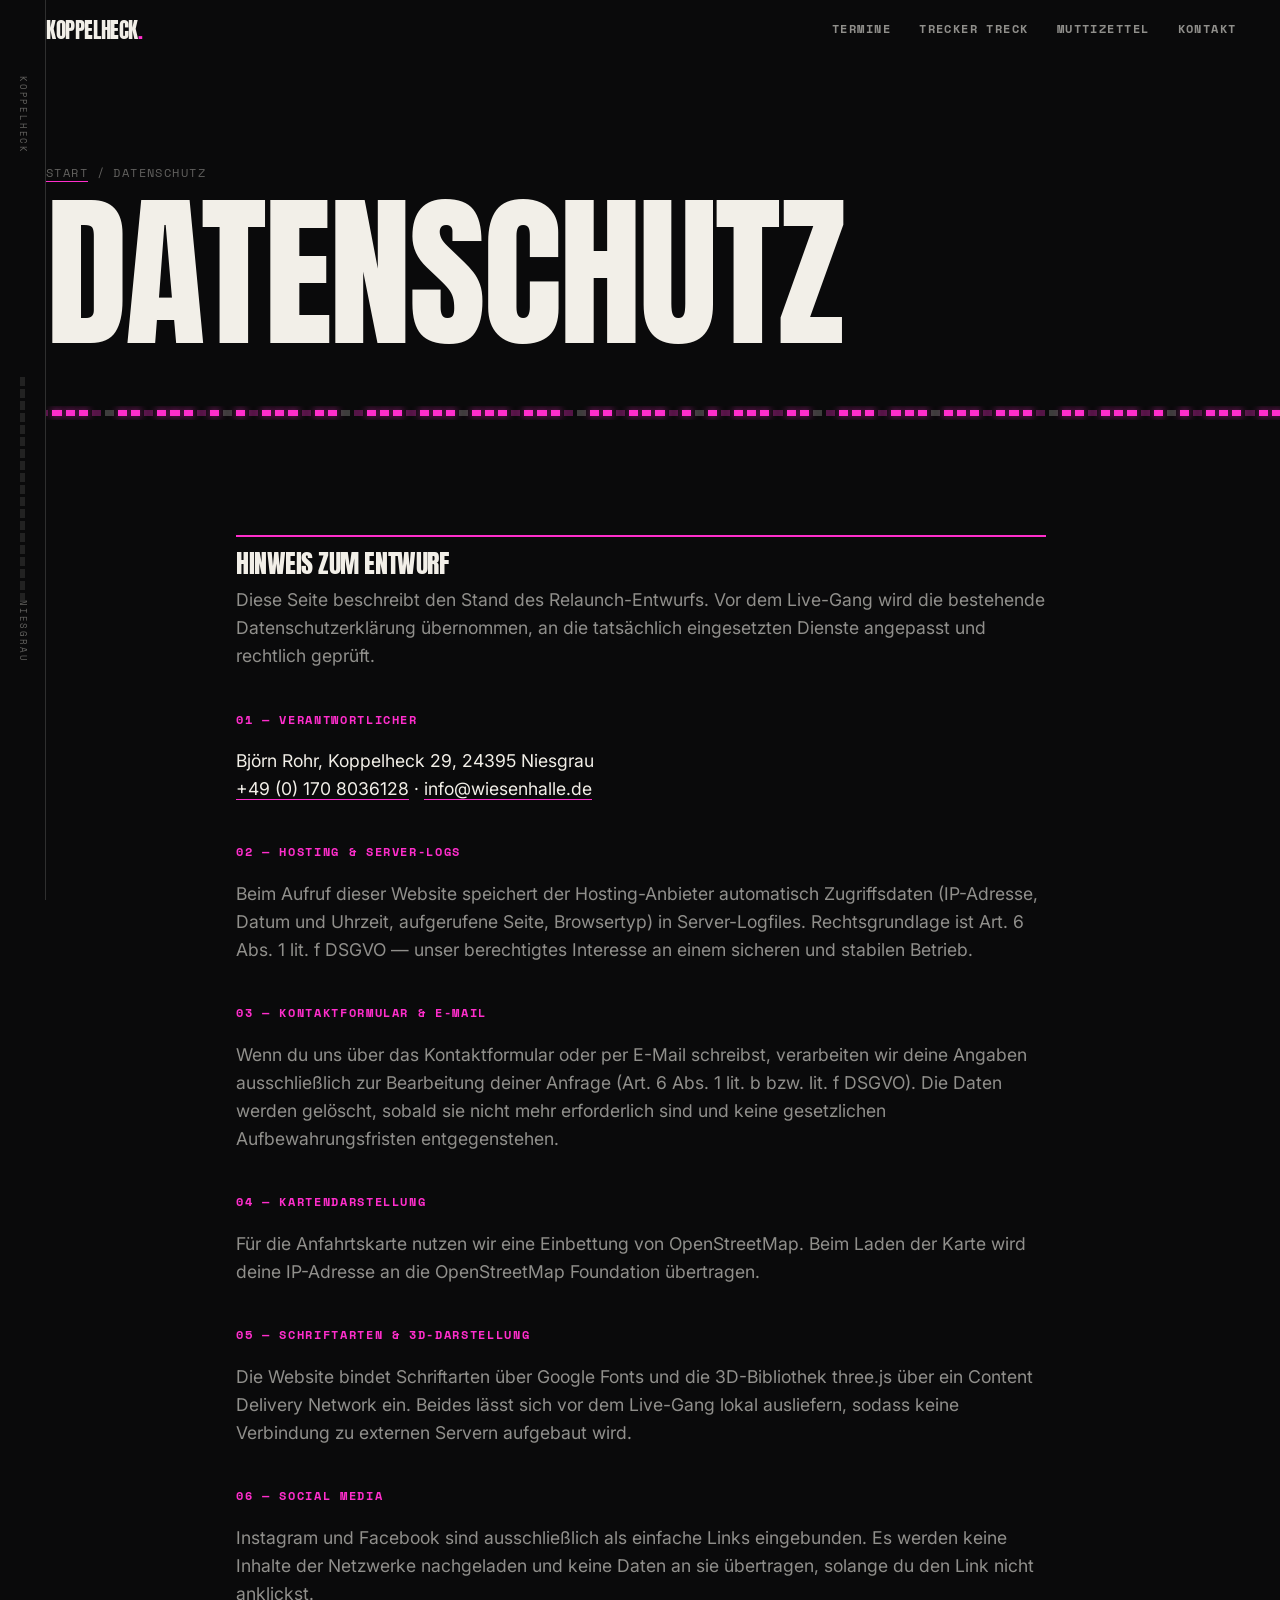
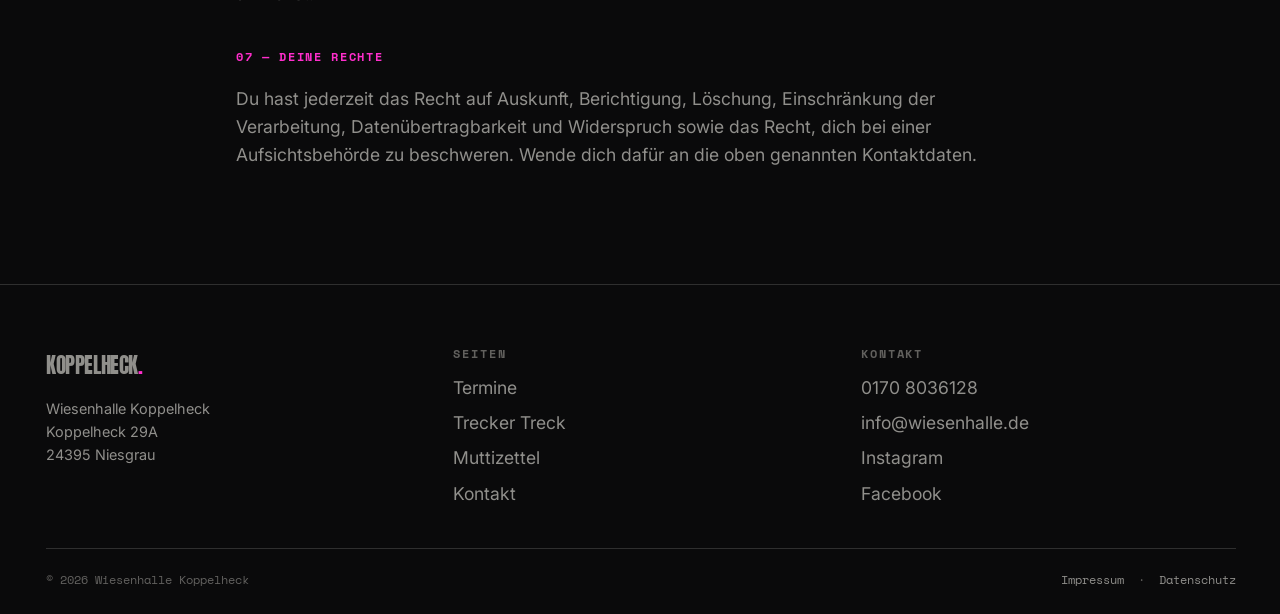
==== commit 00a49028: "Design neu aufgesetzt und Seitenstruktur vereinfacht Der erste Entwurf war zu generisch: Farbverläuf" ====
--- a/datenschutz.html
+++ b/datenschutz.html
@@ -5,215 +5,153 @@
 <meta name="viewport" content="width=device-width, initial-scale=1">
 <title>Datenschutzerklärung — Wiesenhalle Koppelheck</title>
 <meta name="description" content="Datenschutzerklärung der Wiesenhalle Koppelheck.">
-<meta name="theme-color" content="#08080A">
+<meta name="theme-color" content="#0A0A0B">
 <meta property="og:type" content="website">
 <meta property="og:title" content="Datenschutzerklärung — Wiesenhalle Koppelheck">
 <meta property="og:description" content="Datenschutzerklärung der Wiesenhalle Koppelheck.">
 <meta property="og:locale" content="de_DE">
 <link rel="preconnect" href="https://fonts.googleapis.com">
 <link rel="preconnect" href="https://fonts.gstatic.com" crossorigin>
-<link href="https://fonts.googleapis.com/css2?family=Anton&family=Inter:wght@400;500;600;700&display=swap" rel="stylesheet">
+<link href="https://fonts.googleapis.com/css2?family=Anton&family=Inter:wght@400;500;600&family=Space+Mono:wght@400;700&display=swap" rel="stylesheet">
 <link rel="stylesheet" href="assets/css/style.css">
-<link rel="icon" href="data:image/svg+xml,<svg xmlns='http://www.w3.org/2000/svg' viewBox='0 0 100 100'><rect width='100' height='100' rx='22' fill='%23FF2ECC'/><text x='50' y='72' font-size='62' font-family='Arial Black,sans-serif' text-anchor='middle' fill='%23fff'>K</text></svg>">
+<link rel="icon" href="data:image/svg+xml,<svg xmlns='http://www.w3.org/2000/svg' viewBox='0 0 100 100'><rect width='100' height='100' fill='%230A0A0B'/><rect x='16' y='16' width='68' height='68' fill='%23FF2ECC'/></svg>">
 </head>
 <body>
-<a class="skip-link" href="#main">Zum Inhalt springen</a>
+<a class="skip" href="#main">Zum Inhalt</a>
+
+<aside class="rail" aria-hidden="true">
+  <span class="rail__cap">Koppelheck</span>
+  <div class="rail__track"><div class="rail__fill"></div><div class="rail__seg"></div></div>
+  <span class="rail__cap">Niesgrau</span>
+</aside>
 
 <header class="nav">
-  <div class="nav__inner">
-    <a class="logo" href="index.html">
-      Koppelheck<span class="logo__dot"></span>
-      <small>Niesgrau</small>
-    </a>
-
-    <nav class="nav__links" id="menu" aria-label="Hauptnavigation">
-      <a href="index.html">Start</a>
-      <a href="veranstaltungen.html">Veranstaltungen</a>
+  <div class="nav__in">
+    <a class="brand" href="index.html">Koppelheck<b>.</b></a>
+    <nav class="menu" id="menu" aria-label="Hauptnavigation">
+      <a href="index.html#termine">Termine</a>
       <a href="trecker-treck.html">Trecker Treck</a>
       <a href="muttizettel.html">Muttizettel</a>
       <a href="kontakt.html">Kontakt</a>
     </nav>
-
-    <div class="nav__actions">
-      <a class="icon-link" href="https://www.instagram.com/" target="_blank" rel="noopener" aria-label="Instagram">
-        <svg width="16" height="16" viewBox="0 0 24 24" fill="none" stroke="currentColor" stroke-width="2"><rect x="2" y="2" width="20" height="20" rx="5"/><circle cx="12" cy="12" r="4"/><circle cx="17.5" cy="6.5" r="1" fill="currentColor" stroke="none"/></svg>
-      </a>
-      <a class="icon-link" href="https://www.facebook.com/" target="_blank" rel="noopener" aria-label="Facebook">
-        <svg width="16" height="16" viewBox="0 0 24 24" fill="currentColor"><path d="M14 9h3V6h-3c-2.2 0-4 1.8-4 4v2H8v3h2v7h3v-7h3l1-3h-4v-2c0-.6.4-1 1-1z"/></svg>
-      </a>
-      <a class="btn btn--hot btn--sm" href="veranstaltungen.html">Termine</a>
-      <button class="burger" type="button" aria-label="Menü" aria-expanded="false" aria-controls="menu">
-        <span></span><span></span><span></span>
-      </button>
-    </div>
+    <button class="burger" type="button" aria-label="Menü" aria-expanded="false" aria-controls="menu">
+      <span></span><span></span><span></span>
+    </button>
   </div>
 </header>
 
 <main id="main">
 
-<section class="page-head">
-  <div class="page-head__bg"></div>
+<section class="phead">
   <div class="wrap">
-    <div class="crumbs"><a href="index.html">Start</a> <span>/</span> <span>Datenschutz</span></div>
-    <h1>Daten&shy;schutz</h1>
+    <p class="crumb"><a href="index.html">Start</a> / Datenschutz</p>
+    <h1 class="d1">Daten&shy;schutz</h1>
   </div>
 </section>
 
-<section class="section">
-  <div class="wrap wrap--narrow stack" style="gap:2.4rem">
+<div class="ledbar" data-leds aria-hidden="true"></div>
 
-    <div class="card" style="border-color:rgba(255,176,32,.35);background:rgba(255,176,32,.07)">
-      <h4 style="color:var(--amber)">Hinweis zum Entwurf</h4>
-      <p class="muted" style="font-size:var(--step--1)">
-        Diese Seite beschreibt den Stand des <strong>Relaunch-Entwurfs</strong>. Vor dem
-        Live-Gang wird die bestehende Datenschutzerklärung übernommen und an die
-        tatsächlich eingesetzten Dienste angepasst bzw. rechtlich geprüft.
-      </p>
+<section class="sec">
+  <div class="wrap wrap--tight stack" style="gap:2.5rem">
+
+    <div class="col col--acc">
+      <h3>Hinweis zum Entwurf</h3>
+      <p class="dim">Diese Seite beschreibt den Stand des Relaunch-Entwurfs. Vor dem Live-Gang
+      wird die bestehende Datenschutzerklärung übernommen, an die tatsächlich eingesetzten
+      Dienste angepasst und rechtlich geprüft.</p>
     </div>
 
     <div class="stack">
-      <h2 style="font-size:var(--step-2)">1. Verantwortlicher</h2>
-      <p>
-        Björn Rohr, Koppelheck 29, 24395 Niesgrau<br>
-        <a href="tel:+491708036128">+49 (0) 170 8036128</a> ·
-        <a href="mailto:info@wiesenhalle.de">info@wiesenhalle.de</a>
-      </p>
+      <p class="lbl">01 — Verantwortlicher</p>
+      <p>Björn Rohr, Koppelheck 29, 24395 Niesgrau<br>
+      <a href="tel:+491708036128">+49 (0) 170 8036128</a> ·
+      <a href="mailto:info@wiesenhalle.de">info@wiesenhalle.de</a></p>
     </div>
 
-    <hr class="divider">
+    <div class="stack">
+      <p class="lbl">02 — Hosting &amp; Server-Logs</p>
+      <p class="dim">Beim Aufruf dieser Website speichert der Hosting-Anbieter automatisch
+      Zugriffsdaten (IP-Adresse, Datum und Uhrzeit, aufgerufene Seite, Browsertyp) in
+      Server-Logfiles. Rechtsgrundlage ist Art. 6 Abs. 1 lit. f DSGVO — unser berechtigtes
+      Interesse an einem sicheren und stabilen Betrieb.</p>
+    </div>
 
     <div class="stack">
-      <h2 style="font-size:var(--step-2)">2. Hosting &amp; Server-Logs</h2>
-      <p class="muted">
-        Beim Aufruf dieser Website werden durch den Hosting-Anbieter automatisch
-        Zugriffsdaten (IP-Adresse, Datum und Uhrzeit, aufgerufene Seite, Browsertyp)
-        in Server-Logfiles gespeichert. Rechtsgrundlage ist Art. 6 Abs. 1 lit. f DSGVO
-        — unser berechtigtes Interesse an einem sicheren und stabilen Betrieb.
-      </p>
+      <p class="lbl">03 — Kontaktformular &amp; E-Mail</p>
+      <p class="dim">Wenn du uns über das Kontaktformular oder per E-Mail schreibst, verarbeiten
+      wir deine Angaben ausschließlich zur Bearbeitung deiner Anfrage (Art. 6 Abs. 1 lit. b bzw.
+      lit. f DSGVO). Die Daten werden gelöscht, sobald sie nicht mehr erforderlich sind und keine
+      gesetzlichen Aufbewahrungsfristen entgegenstehen.</p>
     </div>
 
-    <hr class="divider">
+    <div class="stack">
+      <p class="lbl">04 — Kartendarstellung</p>
+      <p class="dim">Für die Anfahrtskarte nutzen wir eine Einbettung von OpenStreetMap. Beim
+      Laden der Karte wird deine IP-Adresse an die OpenStreetMap Foundation übertragen.</p>
+    </div>
 
     <div class="stack">
-      <h2 style="font-size:var(--step-2)">3. Kontaktformular &amp; E-Mail</h2>
-      <p class="muted">
-        Wenn du uns über das Kontaktformular oder per E-Mail schreibst, verarbeiten wir
-        deine Angaben ausschließlich zur Bearbeitung deiner Anfrage
-        (Art. 6 Abs. 1 lit. b bzw. lit. f DSGVO). Die Daten werden gelöscht, sobald sie
-        für den Zweck nicht mehr erforderlich sind und keine gesetzlichen
-        Aufbewahrungsfristen entgegenstehen.
-      </p>
+      <p class="lbl">05 — Schriftarten &amp; 3D-Darstellung</p>
+      <p class="dim">Die Website bindet Schriftarten über Google Fonts und die 3D-Bibliothek
+      three.js über ein Content Delivery Network ein. Beides lässt sich vor dem Live-Gang lokal
+      ausliefern, sodass keine Verbindung zu externen Servern aufgebaut wird.</p>
     </div>
 
-    <hr class="divider">
+    <div class="stack">
+      <p class="lbl">06 — Social Media</p>
+      <p class="dim">Instagram und Facebook sind ausschließlich als einfache Links eingebunden.
+      Es werden keine Inhalte der Netzwerke nachgeladen und keine Daten an sie übertragen,
+      solange du den Link nicht anklickst.</p>
+    </div>
 
     <div class="stack">
-      <h2 style="font-size:var(--step-2)">4. Kartendarstellung</h2>
-      <p class="muted">
-        Für die Anfahrtskarte nutzen wir die Einbettung von OpenStreetMap. Beim Laden
-        der Karte wird deine IP-Adresse an die OpenStreetMap Foundation übertragen.
-        Weitere Informationen findest du in deren Datenschutzerklärung.
-      </p>
-    </div>
-
-    <hr class="divider">
-
-    <div class="stack">
-      <h2 style="font-size:var(--step-2)">5. Schriftarten</h2>
-      <p class="muted">
-        Diese Website bindet Schriftarten über Google Fonts ein. Vor dem Live-Gang können
-        die Schriften alternativ lokal ausgeliefert werden, sodass keine Verbindung zu
-        externen Servern aufgebaut wird.
-      </p>
-    </div>
-
-    <hr class="divider">
-
-    <div class="stack">
-      <h2 style="font-size:var(--step-2)">6. Social-Media-Verlinkungen</h2>
-      <p class="muted">
-        Unsere Instagram- und Facebook-Profile sind ausschließlich als einfache Links
-        eingebunden. Es werden keine Inhalte der Netzwerke nachgeladen und keine Daten
-        an sie übertragen, solange du den Link nicht anklickst.
-      </p>
-    </div>
-
-    <hr class="divider">
-
-    <div class="stack">
-      <h2 style="font-size:var(--step-2)">7. Deine Rechte</h2>
-      <p class="muted">
-        Du hast jederzeit das Recht auf Auskunft, Berichtigung, Löschung, Einschränkung
-        der Verarbeitung, Datenübertragbarkeit und Widerspruch sowie das Recht, dich bei
-        einer Aufsichtsbehörde zu beschweren. Wende dich dafür einfach an die oben
-        genannten Kontaktdaten.
-      </p>
+      <p class="lbl">07 — Deine Rechte</p>
+      <p class="dim">Du hast jederzeit das Recht auf Auskunft, Berichtigung, Löschung,
+      Einschränkung der Verarbeitung, Datenübertragbarkeit und Widerspruch sowie das Recht, dich
+      bei einer Aufsichtsbehörde zu beschweren. Wende dich dafür an die oben genannten Kontaktdaten.</p>
     </div>
 
   </div>
 </section>
 </main>
 
-<!-- ================= FOOTER ================= -->
-<footer class="footer">
+<footer class="foot">
   <div class="wrap">
-    <div class="footer__grid">
+    <div class="foot__g">
       <div>
-        <a class="logo" href="index.html">Koppelheck<span class="logo__dot"></span></a>
-        <p class="muted" style="margin-top:.8rem;font-size:var(--step--1);max-width:26ch">
+        <a class="brand" href="index.html">Koppelheck<b>.</b></a>
+        <p class="dim" style="margin-top:.9rem;font-size:.9rem">
           Wiesenhalle Koppelheck<br>
-          Koppelheck 29A · 24395 Niesgrau<br>
-          …deine Partylocation!
+          Koppelheck 29A<br>
+          24395 Niesgrau
         </p>
       </div>
-
       <div>
         <h4>Seiten</h4>
         <ul>
-          <li><a href="index.html">Start</a></li>
-          <li><a href="veranstaltungen.html">Veranstaltungen</a></li>
+          <li><a href="index.html#termine">Termine</a></li>
           <li><a href="trecker-treck.html">Trecker Treck</a></li>
           <li><a href="muttizettel.html">Muttizettel</a></li>
           <li><a href="kontakt.html">Kontakt</a></li>
         </ul>
       </div>
-
-      <div>
-        <h4>Trecker Treck</h4>
-        <ul>
-          <li><a href="trecker-treck.html#standard">Standard Klasse</a></li>
-          <li><a href="trecker-treck.html#super-standard">Super Standard Klasse</a></li>
-          <li><a href="trecker-treck.html#oldtimer">Oldtimer Klasse</a></li>
-          <li><a href="trecker-treck.html#human-pulling">Human Pulling</a></li>
-          <li><a href="trecker-treck.html#anmeldung">Anmeldung</a></li>
-        </ul>
-      </div>
-
       <div>
         <h4>Kontakt</h4>
         <ul>
           <li><a href="tel:+491708036128">0170 8036128</a></li>
           <li><a href="mailto:info@wiesenhalle.de">info@wiesenhalle.de</a></li>
-          <li><a href="impressum.html">Impressum</a></li>
-          <li><a href="datenschutz.html">Datenschutz</a></li>
+          <li><a href="https://www.instagram.com/" target="_blank" rel="noopener">Instagram</a></li>
+          <li><a href="https://www.facebook.com/" target="_blank" rel="noopener">Facebook</a></li>
         </ul>
       </div>
     </div>
-
-    <div class="footer__bottom">
-      <span>© <span data-year>2026</span> Wiesenhalle Koppelheck — Niesgrau</span>
-      <div class="socials">
-        <a class="icon-link" href="https://www.instagram.com/" target="_blank" rel="noopener" aria-label="Instagram">
-          <svg width="15" height="15" viewBox="0 0 24 24" fill="none" stroke="currentColor" stroke-width="2"><rect x="2" y="2" width="20" height="20" rx="5"/><circle cx="12" cy="12" r="4"/><circle cx="17.5" cy="6.5" r="1" fill="currentColor" stroke="none"/></svg>
-        </a>
-        <a class="icon-link" href="https://www.facebook.com/" target="_blank" rel="noopener" aria-label="Facebook">
-          <svg width="15" height="15" viewBox="0 0 24 24" fill="currentColor"><path d="M14 9h3V6h-3c-2.2 0-4 1.8-4 4v2H8v3h2v7h3v-7h3l1-3h-4v-2c0-.6.4-1 1-1z"/></svg>
-        </a>
-      </div>
+    <div class="foot__b">
+      <span>© <span data-year>2026</span> Wiesenhalle Koppelheck</span>
+      <span><a href="impressum.html">Impressum</a> &nbsp;·&nbsp; <a href="datenschutz.html">Datenschutz</a></span>
     </div>
   </div>
 </footer>
 
-<script src="assets/js/main.js"></script>
+<script src="assets/js/main.js" defer></script>
 </body>
 </html>
--- a/assets/css/style.css
+++ b/assets/css/style.css
@@ -1,52 +1,42 @@
 /* ==========================================================================
-   Wiesenhalle Koppelheck — Design System
-   Relaunch-Entwurf 2026
+   Wiesenhalle Koppelheck
+   Design-System — schwarz, eine Signalfarbe, harte Kanten, große Typo.
+   Keine Verläufe, keine Weichzeichner, keine runden Ecken.
    ========================================================================== */
 
 /* --- Tokens -------------------------------------------------------------- */
 :root {
-  /* Farben */
-  --ink:        #08080A;
-  --ink-2:      #101014;
-  --ink-3:      #17171D;
-  --line:       rgba(255, 255, 255, .12);
-  --line-soft:  rgba(255, 255, 255, .06);
-  --paper:      #F6F4EF;
-  --paper-2:    #EBE7DE;
-
-  --text:       #FFFFFF;
-  --text-dim:   rgba(255, 255, 255, .62);
-  --text-mute:  rgba(255, 255, 255, .40);
-
-  --pink:       #FF2ECC;
-  --pink-soft:  #FF7BE0;
-  --cyan:       #37E8FF;
-  --lime:       #C8FF3D;
-  --amber:      #FFB020;
-
-  --grad-hot:   linear-gradient(100deg, var(--pink) 0%, #A855F7 55%, var(--cyan) 100%);
-  --grad-field: linear-gradient(100deg, #7BB661 0%, #C8FF3D 100%);
-
-  /* Typo */
-  --font-display: 'Anton', 'Arial Narrow', 'Haettenschweiler', Impact, sans-serif;
-  --font-body:    'Inter', -apple-system, BlinkMacSystemFont, 'Segoe UI', Roboto, sans-serif;
-
-  --step--1: clamp(.78rem, .74rem + .18vw, .88rem);
-  --step-0:  clamp(.98rem, .94rem + .22vw, 1.08rem);
-  --step-1:  clamp(1.2rem, 1.1rem + .5vw, 1.5rem);
-  --step-2:  clamp(1.6rem, 1.35rem + 1.2vw, 2.4rem);
-  --step-3:  clamp(2.2rem, 1.6rem + 2.8vw, 4rem);
-  --step-4:  clamp(3rem, 1.6rem + 6.4vw, 8rem);
-
-  /* Layout */
-  --wrap: 1240px;
-  --wrap-narrow: 780px;
-  --gutter: clamp(1.15rem, 4vw, 3.5rem);
-  --radius: 18px;
-  --radius-lg: 28px;
-
-  --ease: cubic-bezier(.22, 1, .36, 1);
-  --nav-h: 74px;
+  --black:  #0A0A0B;
+  --ink:    #121215;
+  --ink-2:  #1B1B20;
+  --bone:   #F2EFE8;
+  --acc:    #FF2ECC;          /* Signalfarbe — vom Original-Flyer */
+  --acc-ink:#12000E;          /* Text auf der Signalfarbe */
+  --lime:   #C6FF3D;          /* nur Trecker Treck (Tag-Veranstaltung) */
+
+  --line:      rgba(242, 239, 232, .16);
+  --line-hard: rgba(242, 239, 232, .34);
+  --dim:       rgba(242, 239, 232, .58);
+  --mute:      rgba(242, 239, 232, .38);
+
+  --display: 'Anton', 'Arial Narrow', Impact, sans-serif;
+  --mono:    'Space Mono', ui-monospace, 'SF Mono', Menlo, monospace;
+  --body:    'Inter', -apple-system, BlinkMacSystemFont, 'Segoe UI', sans-serif;
+
+  /* Typo-Skala — große Sprünge statt gleichmäßiger Abstufung */
+  --d1: clamp(3.4rem, 13vw, 12rem);
+  --d2: clamp(2.4rem, 7.5vw, 6.5rem);
+  --d3: clamp(1.7rem, 3.6vw, 3rem);
+  --d4: clamp(1.25rem, 2vw, 1.6rem);
+  --tx: clamp(.98rem, .95rem + .2vw, 1.1rem);
+  --sm: .74rem;
+
+  --wrap: 1560px;
+  --gutter: clamp(1.1rem, 3.4vw, 3rem);
+  --rail: 46px;               /* Breite der LED-Leiste am linken Rand */
+  --nav-h: 62px;
+
+  --ease: cubic-bezier(.16, 1, .3, 1);
 }
 
 /* --- Reset --------------------------------------------------------------- */
@@ -56,665 +46,453 @@
 html {
   overflow-x: clip;
   scroll-behavior: smooth;
-  scroll-padding-top: calc(var(--nav-h) + 16px);
+  scroll-padding-top: calc(var(--nav-h) + 12px);
   -webkit-text-size-adjust: 100%;
 }
 
 body {
-  background: var(--ink);
-  color: var(--text);
-  font-family: var(--font-body);
-  font-size: var(--step-0);
-  line-height: 1.65;
-  font-feature-settings: 'ss01', 'cv05';
+  background: var(--black);
+  color: var(--bone);
+  font-family: var(--body);
+  font-size: var(--tx);
+  line-height: 1.6;
   -webkit-font-smoothing: antialiased;
-  overflow-x: hidden;
-}
-
-img, svg, video { display: block; max-width: 100%; height: auto; }
-button, input, textarea, select { font: inherit; color: inherit; }
+  overflow-x: clip;
+}
+
+img, svg, canvas { display: block; max-width: 100%; }
+button, input, textarea { font: inherit; color: inherit; }
 a { color: inherit; text-decoration: none; }
-ul, ol { list-style: none; padding: 0; }
-
-:focus-visible {
-  outline: 2px solid var(--cyan);
-  outline-offset: 3px;
-  border-radius: 4px;
-}
-
-.skip-link {
-  position: absolute; left: 50%; top: 8px; transform: translate(-50%, -160%);
-  background: var(--pink); color: #fff; padding: .7rem 1.2rem;
-  border-radius: 999px; font-weight: 600; z-index: 200; transition: transform .2s;
-}
-.skip-link:focus { transform: translate(-50%, 0); }
-
-.sr-only {
-  position: absolute; width: 1px; height: 1px; padding: 0; overflow: hidden;
-  clip: rect(0 0 0 0); white-space: nowrap; border: 0;
-}
+ul, ol, dl { list-style: none; padding: 0; }
+
+:focus-visible { outline: 2px solid var(--acc); outline-offset: 3px; }
+
+.skip {
+  position: fixed; top: 8px; left: 50%; z-index: 300;
+  transform: translate(-50%, -180%);
+  background: var(--acc); color: var(--acc-ink);
+  padding: .7rem 1.2rem; font-family: var(--mono); font-size: var(--sm);
+  text-transform: uppercase; transition: transform .2s;
+}
+.skip:focus { transform: translate(-50%, 0); }
+
+.sr { position: absolute; width: 1px; height: 1px; overflow: hidden; clip: rect(0 0 0 0); white-space: nowrap; }
 
 /* --- Typografie ---------------------------------------------------------- */
 h1, h2, h3, h4 {
-  font-family: var(--font-display);
+  font-family: var(--display);
   font-weight: 400;
-  line-height: .94;
-  letter-spacing: -.01em;
+  line-height: .84;
+  letter-spacing: -.018em;
   text-transform: uppercase;
   overflow-wrap: break-word;
   hyphens: auto;
 }
-h1 { font-size: var(--step-4); }
-h2 { font-size: var(--step-3); }
-h3 { font-size: var(--step-2); }
-h4 { font-size: var(--step-1); }
+
+.d1 { font-size: var(--d1); }
+.d2 { font-size: var(--d2); }
+.d3 { font-size: var(--d3); }
+.d4 { font-size: var(--d4); line-height: 1; }
+
+/* Mono-Label — das kleine Textformat der ganzen Seite */
+.lbl {
+  font-family: var(--mono);
+  font-size: var(--sm);
+  font-weight: 700;
+  letter-spacing: .14em;
+  text-transform: uppercase;
+  color: var(--acc);
+}
+.lbl--dim  { color: var(--mute); }
+.lbl--lime { color: var(--lime); }
+.lbl--ink  { color: rgba(18, 0, 14, .62); }
+
+.big-copy { font-size: clamp(1.15rem, 1rem + .9vw, 1.75rem); line-height: 1.35; }
+.dim { color: var(--dim); }
 
 p a:not(.btn) {
-  text-decoration: underline;
-  text-decoration-color: var(--pink);
-  text-underline-offset: 3px;
-  transition: color .2s;
-}
-p a:not(.btn):hover { color: var(--pink-soft); }
-
-.eyebrow {
-  font-family: var(--font-body);
-  font-size: var(--step--1);
-  font-weight: 600;
-  letter-spacing: .22em;
-  text-transform: uppercase;
-  color: var(--pink);
-  display: flex; align-items: center; gap: .7rem;
-}
-.eyebrow::before {
-  content: ''; width: 34px; height: 2px; background: currentColor; flex: none;
-}
-.eyebrow.is-centered { justify-content: center; }
-.eyebrow.is-field { color: var(--lime); }
-
-.lead { font-size: var(--step-1); line-height: 1.5; color: var(--text-dim); }
-.muted { color: var(--text-dim); }
+  border-bottom: 1px solid var(--acc);
+  transition: background .15s, color .15s;
+}
+p a:not(.btn):hover { background: var(--acc); color: var(--acc-ink); }
 
 /* --- Layout -------------------------------------------------------------- */
-.wrap { width: 100%; max-width: var(--wrap); margin-inline: auto; padding-inline: var(--gutter); }
-.wrap--narrow { max-width: var(--wrap-narrow); }
-
-.section { padding-block: clamp(4.5rem, 9vw, 9rem); position: relative; }
-.section--tight { padding-block: clamp(3rem, 6vw, 5.5rem); }
-.section--paper { background: var(--paper); color: var(--ink); }
-.section--paper .lead,
-.section--paper .muted { color: rgba(8, 8, 10, .62); }
-
-.section-head {
-  max-width: 46ch; margin-bottom: clamp(2.2rem, 4vw, 3.6rem);
-  display: grid; grid-template-columns: minmax(0, 1fr); gap: 1rem;
-}
-.section-head.is-centered { margin-inline: auto; text-align: center; justify-items: center; }
-
-.stack { display: grid; grid-template-columns: minmax(0, 1fr); gap: 1.1rem; }
-.divider { height: 1px; background: var(--line); border: 0; }
+.wrap {
+  width: 100%; max-width: var(--wrap); margin-inline: auto;
+  padding-left: max(var(--gutter), var(--rail));
+  padding-right: var(--gutter);
+}
+.wrap--tight { max-width: 900px; }
+
+.sec { padding-block: clamp(4rem, 9vw, 9rem); position: relative; }
+.sec--sm { padding-block: clamp(2.5rem, 5vw, 5rem); }
+
+/* Kopfzeile einer Sektion: Label links, Titel groß darunter */
+.sec-head { display: grid; gap: .9rem; margin-bottom: clamp(2rem, 4vw, 3.5rem); }
+.sec-head p { max-width: 46ch; }
+
+.rule { height: 1px; background: var(--line); border: 0; }
 
 /* --- Buttons ------------------------------------------------------------- */
 .btn {
-  --btn-bg: var(--text);
-  --btn-fg: var(--ink);
-  display: inline-flex; align-items: center; justify-content: center; gap: .6rem;
-  padding: .95rem 1.7rem;
-  background: var(--btn-bg); color: var(--btn-fg);
-  border: 1px solid transparent; border-radius: 999px;
-  font-weight: 650; font-size: var(--step--1);
-  letter-spacing: .06em; text-transform: uppercase;
-  cursor: pointer; white-space: nowrap;
-  transition: transform .25s var(--ease), box-shadow .25s var(--ease), background .25s, color .25s;
-}
-.btn:hover { transform: translateY(-2px); box-shadow: 0 12px 30px -12px rgba(0, 0, 0, .8); }
-.btn:active { transform: translateY(0); }
-
-.btn--hot { --btn-bg: var(--pink); --btn-fg: #fff; }
-.btn--hot:hover { box-shadow: 0 14px 40px -12px var(--pink); }
-.btn--field { --btn-bg: var(--lime); --btn-fg: #10210A; }
-.btn--field:hover { box-shadow: 0 14px 40px -14px var(--lime); }
-.btn--ghost {
-  --btn-bg: transparent; --btn-fg: var(--text);
-  border-color: var(--line);
-  backdrop-filter: blur(8px);
-}
-.btn--ghost:hover { --btn-bg: rgba(255, 255, 255, .08); }
-.section--paper .btn--ghost { --btn-fg: var(--ink); border-color: rgba(8, 8, 10, .2); }
-.section--paper .btn--ghost:hover { --btn-bg: rgba(8, 8, 10, .06); }
-.btn--sm { padding: .7rem 1.25rem; font-size: .74rem; }
-.btn--full { width: 100%; }
-
-.btn-row { display: flex; flex-wrap: wrap; gap: .8rem; }
-
-.arrow { transition: transform .25s var(--ease); }
-.btn:hover .arrow { transform: translateX(4px); }
+  display: inline-flex; align-items: center; gap: .8rem;
+  padding: 1rem 1.5rem;
+  background: var(--acc); color: var(--acc-ink);
+  font-family: var(--mono); font-size: var(--sm); font-weight: 700;
+  letter-spacing: .12em; text-transform: uppercase;
+  border: 1px solid var(--acc); cursor: pointer;
+  transition: background .18s, color .18s, transform .18s var(--ease);
+}
+.btn:hover { background: transparent; color: var(--acc); transform: translateX(4px); }
+
+.btn--ghost { background: transparent; color: var(--bone); border-color: var(--line-hard); }
+.btn--ghost:hover { background: var(--bone); color: var(--black); border-color: var(--bone); }
+
+.btn--ink { background: var(--acc-ink); color: var(--bone); border-color: var(--acc-ink); }
+.btn--ink:hover { background: transparent; color: var(--acc-ink); }
+
+.btn--lime { background: var(--lime); color: #101B02; border-color: var(--lime); }
+.btn--lime:hover { background: transparent; color: var(--lime); }
+
+.btn-row { display: flex; flex-wrap: wrap; gap: .7rem; }
+.btn i { font-style: normal; transition: transform .18s var(--ease); }
+.btn:hover i { transform: translateX(3px); }
+
+/* --- LED-Leiste am linken Rand (läuft durch die ganze Seite) ------------- */
+.rail {
+  position: fixed; left: 0; top: 0; bottom: 0; width: var(--rail);
+  z-index: 60; pointer-events: none;
+  display: grid; align-content: stretch; justify-items: center;
+  padding-block: calc(var(--nav-h) + 14px) 14px;
+  border-right: 1px solid var(--line);
+  background: var(--black);
+}
+.rail__track {
+  position: relative; width: 5px; height: 100%;
+  background: rgba(242, 239, 232, .10);
+}
+.rail__fill {
+  position: absolute; inset: 0 0 auto 0; height: 0;
+  background: var(--acc);
+  box-shadow: 0 0 12px var(--acc);
+  transition: height .1s linear;
+}
+/* LED-Segmente: die Leiste wird optisch in Dioden zerlegt */
+.rail__seg {
+  position: absolute; inset: 0;
+  background-image: repeating-linear-gradient(
+    to bottom,
+    transparent 0 9px,
+    var(--black) 9px 12px
+  );
+}
+.rail__cap {
+  font-family: var(--mono); font-size: 9px; letter-spacing: .2em;
+  color: var(--mute); writing-mode: vertical-rl; text-transform: uppercase;
+}
+@media (max-width: 900px) { .rail { display: none; } }
+
+/* --- LED-Bar als Trenner zwischen Sektionen ----------------------------- */
+.ledbar {
+  display: flex; gap: 4px; height: 14px; overflow: hidden;
+  background: var(--black); padding: 4px 0;
+}
+.ledbar span {
+  flex: 1 1 auto; background: rgba(242, 239, 232, .10);
+  transition: background .45s var(--ease), box-shadow .45s var(--ease);
+  transition-delay: calc(var(--i, 0) * 12ms);
+}
+.ledbar.is-in span            { background: var(--acc); box-shadow: 0 0 8px rgba(255, 46, 204, .7); }
+.ledbar.is-in span:nth-child(4n)  { background: rgba(255, 46, 204, .3); box-shadow: none; }
+.ledbar.is-in span:nth-child(9n)  { background: rgba(242, 239, 232, .22); box-shadow: none; }
+.ledbar--lime.is-in span           { background: var(--lime); box-shadow: 0 0 8px rgba(198, 255, 61, .6); }
+.ledbar--lime.is-in span:nth-child(4n) { background: rgba(198, 255, 61, .3); box-shadow: none; }
 
 /* --- Navigation ---------------------------------------------------------- */
 .nav {
-  position: fixed; inset: 0 0 auto 0; z-index: 100;
-  height: var(--nav-h);
+  position: fixed; inset: 0 0 auto 0; z-index: 100; height: var(--nav-h);
   display: flex; align-items: center;
-  transition: background .35s var(--ease), border-color .35s, backdrop-filter .35s;
   border-bottom: 1px solid transparent;
-}
-.nav.is-stuck {
-  background: rgba(8, 8, 10, .78);
-  backdrop-filter: blur(18px) saturate(140%);
-  border-bottom-color: var(--line-soft);
-}
-.nav__inner {
-  width: 100%; max-width: var(--wrap); margin-inline: auto; padding-inline: var(--gutter);
-  display: flex; align-items: center; justify-content: space-between; gap: 1.5rem;
-}
-
-.logo {
-  font-family: var(--font-display);
-  font-size: 1.35rem; letter-spacing: -.02em; text-transform: uppercase;
-  display: inline-flex; align-items: baseline; gap: .45rem;
-}
-.logo__dot { width: 8px; height: 8px; border-radius: 50%; background: var(--pink); align-self: center; }
-.logo small {
-  font-family: var(--font-body); font-size: .58rem; font-weight: 600;
-  letter-spacing: .2em; color: var(--text-mute); text-transform: uppercase;
-}
-
-.nav__links { display: flex; align-items: center; gap: clamp(1rem, 2vw, 2rem); }
-.nav__links a {
-  font-size: var(--step--1); font-weight: 550; letter-spacing: .04em;
-  color: var(--text-dim); position: relative; padding-block: .4rem;
-  transition: color .2s;
-}
-.nav__links a::after {
-  content: ''; position: absolute; left: 0; bottom: 0; height: 2px; width: 0;
-  background: var(--pink); transition: width .3s var(--ease);
-}
-.nav__links a:hover { color: var(--text); }
-.nav__links a:hover::after,
-.nav__links a[aria-current="page"]::after { width: 100%; }
-.nav__links a[aria-current="page"] { color: var(--text); }
-
-.nav__actions { display: flex; align-items: center; gap: .8rem; }
-
-.icon-link {
-  width: 36px; height: 36px; display: grid; place-items: center;
-  border: 1px solid var(--line); border-radius: 50%; color: var(--text-dim);
-  transition: color .2s, border-color .2s, transform .2s, background .2s;
-}
-.icon-link:hover { color: var(--text); border-color: var(--pink); background: rgba(255, 46, 204, .12); transform: translateY(-2px); }
+  transition: background .3s, border-color .3s;
+}
+.nav.is-stuck { background: rgba(10, 10, 11, .94); border-bottom-color: var(--line); }
+.nav__in {
+  width: 100%; max-width: var(--wrap); margin-inline: auto;
+  padding-left: max(var(--gutter), var(--rail)); padding-right: var(--gutter);
+  display: flex; align-items: center; justify-content: space-between; gap: 1rem;
+}
+.brand { font-family: var(--display); font-size: 1.3rem; letter-spacing: -.02em; text-transform: uppercase; }
+.brand b { color: var(--acc); font-weight: 400; }
+
+.menu { display: flex; align-items: center; gap: clamp(1rem, 2.2vw, 2.4rem); }
+.menu a {
+  font-family: var(--mono); font-size: var(--sm); font-weight: 700;
+  letter-spacing: .12em; text-transform: uppercase; color: var(--dim);
+  padding-block: .3rem; border-bottom: 2px solid transparent;
+  transition: color .18s, border-color .18s;
+}
+.menu a:hover, .menu a[aria-current="page"] { color: var(--bone); border-bottom-color: var(--acc); }
 
 .burger {
-  display: none; width: 44px; height: 44px; border: 1px solid var(--line);
-  border-radius: 12px; background: transparent; cursor: pointer;
-  place-items: center; gap: 5px;
-}
-.burger span {
-  display: block; width: 18px; height: 2px; background: currentColor; border-radius: 2px;
-  transition: transform .3s var(--ease), opacity .2s;
-}
+  display: none; width: 42px; height: 42px; padding: 0;
+  background: none; border: 1px solid var(--line-hard); cursor: pointer;
+  place-content: center; gap: 5px;
+}
+.burger span { display: block; width: 18px; height: 2px; background: var(--bone); transition: transform .25s var(--ease), opacity .2s; }
 .burger[aria-expanded="true"] span:nth-child(1) { transform: translateY(7px) rotate(45deg); }
 .burger[aria-expanded="true"] span:nth-child(2) { opacity: 0; }
 .burger[aria-expanded="true"] span:nth-child(3) { transform: translateY(-7px) rotate(-45deg); }
 
-@media (max-width: 620px) {
-  .nav__inner { gap: .75rem; }
-  .logo { font-size: 1.2rem; }
-  .logo small { display: none; }
-  .nav__actions { gap: .5rem; }
-}
-
 @media (max-width: 900px) {
-  .burger { display: grid; align-content: center; }
-  .nav__actions .icon-link { display: none; }
-  .nav__links {
-    position: fixed; inset: var(--nav-h) 0 auto 0;
-    flex-direction: column; align-items: stretch; gap: 0;
-    background: rgba(8, 8, 10, .97); backdrop-filter: blur(20px);
-    padding: 1rem var(--gutter) 2rem;
-    border-bottom: 1px solid var(--line);
-    transform: translateY(-140%); transition: transform .4s var(--ease);
-    max-height: calc(100dvh - var(--nav-h)); overflow-y: auto;
+  .burger { display: grid; }
+  .menu {
+    position: fixed; inset: var(--nav-h) 0 0 0;
+    flex-direction: column; align-items: flex-start; justify-content: center;
+    gap: 0; padding: 0 var(--gutter);
+    background: var(--black);
+    clip-path: inset(0 0 100% 0); transition: clip-path .45s var(--ease);
   }
-  .nav__links.is-open { transform: translateY(0); }
-  .nav__links a { padding: 1rem 0; border-bottom: 1px solid var(--line-soft); font-size: 1.1rem; }
-  .nav__links a::after { display: none; }
+  .menu.is-open { clip-path: inset(0 0 0 0); }
+  .menu a {
+    width: 100%; padding: 1.1rem 0; border-bottom: 1px solid var(--line);
+    font-family: var(--display); font-size: clamp(2rem, 9vw, 3.4rem);
+    letter-spacing: -.02em; color: var(--bone);
+  }
+  .menu a[aria-current="page"] { color: var(--acc); }
 }
 
 /* --- Hero ---------------------------------------------------------------- */
 .hero {
-  position: relative; isolation: isolate;
-  min-height: min(100svh, 900px);
-  display: grid; align-items: center;
-  padding-top: calc(var(--nav-h) + clamp(2rem, 6vw, 5rem));
-  padding-bottom: clamp(3rem, 7vw, 6rem);
-  overflow: hidden;
-}
-.hero__bg {
-  position: absolute; inset: 0; z-index: -2;
-  /* Foto einsetzen: background-image: url('../img/hero.jpg'); background-size: cover; */
+  position: relative; min-height: 100svh;
+  display: grid; grid-template-rows: 1fr auto;
+  padding-top: calc(var(--nav-h) + clamp(3rem, 10vw, 9rem));
+  padding-bottom: 0;
+  isolation: isolate;
+}
+/* three.js-Bühne — liegt fest hinter dem Inhalt */
+#rig {
+  position: fixed; inset: 0; z-index: -1;
+  opacity: 0; transition: opacity .6s ease;
+  pointer-events: none;
+}
+.rig-on #rig { opacity: 1; }
+
+/* Fallback ohne WebGL: Traverse als reines CSS-Muster */
+.truss {
+  position: absolute; left: 0; right: 0; top: calc(var(--nav-h) + 10px); height: 66px;
+  z-index: -1; opacity: .5;
+  border-top: 3px solid var(--ink-2); border-bottom: 3px solid var(--ink-2);
   background:
-    radial-gradient(ellipse 70% 60% at 18% 12%, rgba(255, 46, 204, .40), transparent 62%),
-    radial-gradient(ellipse 60% 55% at 88% 24%, rgba(55, 232, 255, .28), transparent 60%),
-    radial-gradient(ellipse 80% 70% at 60% 96%, rgba(168, 85, 247, .30), transparent 66%),
-    var(--ink);
-}
-.hero__bg::after {
-  content: ''; position: absolute; inset: 0;
-  background-image:
-    linear-gradient(rgba(255, 255, 255, .04) 1px, transparent 1px),
-    linear-gradient(90deg, rgba(255, 255, 255, .04) 1px, transparent 1px);
-  background-size: 62px 62px;
-  mask-image: radial-gradient(ellipse 90% 80% at 50% 40%, #000 20%, transparent 78%);
-}
-.hero__glow {
-  position: absolute; z-index: -1; border-radius: 50%; filter: blur(90px);
-  opacity: .55; pointer-events: none;
-  animation: float 16s ease-in-out infinite;
-}
-.hero__glow--1 { width: 46vw; height: 46vw; background: var(--pink); top: -12%; left: -8%; }
-.hero__glow--2 { width: 38vw; height: 38vw; background: var(--cyan); bottom: -14%; right: -6%; animation-delay: -7s; }
-
-@keyframes float {
-  0%, 100% { transform: translate3d(0, 0, 0) scale(1); }
-  50%      { transform: translate3d(3vw, -4vh, 0) scale(1.12); }
-}
-
-.hero__grid {
-  display: grid; gap: clamp(2.5rem, 5vw, 4.5rem);
-  grid-template-columns: minmax(0, 1.15fr) minmax(0, .85fr);
-  align-items: center;
-}
-@media (max-width: 900px) { .hero__grid { grid-template-columns: 1fr; } }
-
-.hero__title { margin-block: .6rem .2rem; }
-.hero__title .line { display: block; }
-.hero__title .grad {
-  background: var(--grad-hot); -webkit-background-clip: text; background-clip: text;
-  color: transparent;
-}
-
-.badge-live {
-  display: inline-flex; align-items: center; gap: .55rem;
-  padding: .42rem .95rem; border-radius: 999px;
-  background: rgba(255, 46, 204, .14); border: 1px solid rgba(255, 46, 204, .4);
-  font-size: .72rem; font-weight: 650; letter-spacing: .16em; text-transform: uppercase;
-  color: var(--pink-soft);
-}
-.badge-live::before {
-  content: ''; width: 7px; height: 7px; border-radius: 50%; background: var(--pink);
-  box-shadow: 0 0 0 0 rgba(255, 46, 204, .7); animation: pulse 2.2s infinite;
-}
-@keyframes pulse {
-  70%  { box-shadow: 0 0 0 10px rgba(255, 46, 204, 0); }
-  100% { box-shadow: 0 0 0 0 rgba(255, 46, 204, 0); }
-}
-
-/* Fakten-Liste im Hero */
-.facts { display: grid; gap: .1rem; margin-block: 1.6rem; max-width: 40ch; }
-.facts li {
-  display: grid; grid-template-columns: 26px 1fr; gap: .85rem; align-items: baseline;
-  padding: .6rem 0; border-bottom: 1px solid var(--line-soft);
-  font-size: var(--step-0);
-}
-.facts li:last-child { border-bottom: 0; }
-.facts .ico { font-size: 1rem; line-height: 1.4; text-align: center; }
-.facts strong { font-weight: 650; }
-
-/* Countdown */
-.countdown { display: flex; gap: .55rem; margin-bottom: 1.4rem; }
-.countdown__unit {
-  min-width: 66px; padding: .6rem .5rem .5rem;
-  background: rgba(255, 255, 255, .05); border: 1px solid var(--line);
-  border-radius: 14px; text-align: center; backdrop-filter: blur(10px);
-}
-.countdown__num {
-  display: block; font-family: var(--font-display); font-size: 1.7rem; line-height: 1;
-  font-variant-numeric: tabular-nums;
-}
-.countdown__label {
-  display: block; font-size: .6rem; letter-spacing: .16em; text-transform: uppercase;
-  color: var(--text-mute); margin-top: .3rem;
-}
-
-/* Flyer-Karte (CSS-Nachbau, Bild kann ersetzt werden) */
-.flyer {
-  position: relative; aspect-ratio: 3 / 4; max-width: 400px; margin-inline: auto;
-  border-radius: var(--radius-lg); overflow: hidden;
-  background: var(--pink);
-  box-shadow: 0 40px 90px -30px rgba(255, 46, 204, .55), 0 0 0 1px rgba(255, 255, 255, .14);
-  transform: rotate(2.2deg);
-  transition: transform .5s var(--ease);
-  display: grid; place-content: center; text-align: center; padding: 2rem 1.5rem;
-  color: #0A0A0A;
-}
-.flyer:hover { transform: rotate(0deg) scale(1.02); }
-.flyer::before {
-  content: ''; position: absolute; inset: 0;
-  background: repeating-linear-gradient(45deg, rgba(0,0,0,.06) 0 10px, transparent 10px 20px);
-}
-.flyer > * { position: relative; }
-.flyer__kicker { font-family: var(--font-display); font-size: clamp(1.8rem, 5vw, 2.6rem); line-height: .95; }
-.flyer__date {
-  font-family: var(--font-display); font-size: clamp(3rem, 9vw, 4.6rem); line-height: .9;
-  background: #0A0A0A; color: var(--pink); border-radius: 14px;
-  padding: .35rem 1rem .5rem; margin: 1rem auto; display: inline-block;
-}
-.flyer__meta { font-weight: 700; font-size: .92rem; line-height: 1.4; }
-.flyer__venue {
-  margin-top: 1.1rem; background: #0A0A0A; color: #fff; border-radius: 12px;
-  padding: .7rem 1rem; font-family: var(--font-display); font-size: 1.5rem; line-height: 1;
-}
-.flyer__venue small {
-  display: block; font-family: var(--font-body); font-size: .62rem; font-weight: 600;
-  letter-spacing: .1em; color: var(--pink-soft); margin-top: .35rem; text-transform: none;
-}
-
-/* --- Ticker -------------------------------------------------------------- */
-.ticker {
-  overflow: hidden; border-block: 1px solid var(--line);
-  background: var(--ink-2); padding-block: .85rem;
-  --dur: 32s;
-}
-.ticker__track {
-  display: flex; width: max-content; gap: 2.5rem;
-  animation: marquee var(--dur) linear infinite;
-}
-.ticker:hover .ticker__track { animation-play-state: paused; }
-.ticker span {
-  font-family: var(--font-display); font-size: clamp(1.1rem, 2.4vw, 1.7rem);
-  letter-spacing: .02em; color: var(--text-mute); display: flex; align-items: center; gap: 2.5rem;
-  white-space: nowrap;
-}
-.ticker span::after { content: '●'; font-size: .5em; color: var(--pink); }
-@keyframes marquee { to { transform: translateX(-50%); } }
-
-/* --- Event-Karten -------------------------------------------------------- */
-.events { display: grid; gap: 1.2rem; }
-.event {
-  position: relative; display: grid;
-  grid-template-columns: 128px minmax(0, 1fr) auto;
-  gap: clamp(1rem, 3vw, 2.4rem); align-items: center;
-  padding: clamp(1.3rem, 2.6vw, 2rem);
-  background: var(--ink-2); border: 1px solid var(--line-soft);
-  border-radius: var(--radius); overflow: hidden;
-  transition: border-color .3s, transform .3s var(--ease), background .3s;
-}
-.event::before {
-  content: ''; position: absolute; left: 0; top: 0; bottom: 0; width: 3px;
-  background: var(--accent, var(--pink)); transform: scaleY(0); transform-origin: top;
-  transition: transform .4s var(--ease);
-}
-.event:hover { border-color: var(--line); transform: translateX(6px); background: var(--ink-3); }
-.event:hover::before { transform: scaleY(1); }
-.event.is-past { opacity: .45; }
-
-.event__date {
-  text-align: center; padding: .7rem .4rem; border-radius: 14px;
-  background: rgba(255, 255, 255, .04); border: 1px solid var(--line-soft);
-}
-.event__day { display: block; font-family: var(--font-display); font-size: 2.4rem; line-height: .9; }
-.event__month {
-  display: block; font-size: .68rem; font-weight: 700; letter-spacing: .2em;
-  text-transform: uppercase; color: var(--accent, var(--pink)); margin-top: .35rem;
-}
-.event__weekday { display: block; font-size: .62rem; color: var(--text-mute); letter-spacing: .12em; text-transform: uppercase; }
-
-.event__body { display: grid; grid-template-columns: minmax(0, 1fr); gap: .5rem; }
-.event__title { font-size: var(--step-2); }
-.event__meta { display: flex; flex-wrap: wrap; gap: .5rem .9rem; font-size: var(--step--1); color: var(--text-dim); }
-.event__meta span { display: inline-flex; align-items: center; gap: .35rem; }
-
-.tag {
-  display: inline-flex; align-items: center; padding: .28rem .7rem;
-  border-radius: 999px; font-size: .66rem; font-weight: 700;
-  letter-spacing: .12em; text-transform: uppercase;
-  background: rgba(255, 46, 204, .12); color: var(--pink-soft);
-  border: 1px solid rgba(255, 46, 204, .28);
-}
-.tag--cyan  { background: rgba(55, 232, 255, .12); color: var(--cyan); border-color: rgba(55, 232, 255, .3); }
-.tag--lime  { background: rgba(200, 255, 61, .12); color: var(--lime); border-color: rgba(200, 255, 61, .3); }
-.tag--amber { background: rgba(255, 176, 32, .12); color: var(--amber); border-color: rgba(255, 176, 32, .3); }
-.tag--mute  { background: rgba(255, 255, 255, .07); color: var(--text-dim); border-color: var(--line); }
-
-@media (max-width: 760px) {
-  .event { grid-template-columns: 84px minmax(0, 1fr); }
-  .event__day { font-size: 1.9rem; }
-  .event .btn { grid-column: 1 / -1; justify-self: start; }
-}
-
-/* --- Karten-Raster ------------------------------------------------------- */
-.grid { display: grid; gap: 1.2rem; }
-.grid--2 { grid-template-columns: repeat(auto-fit, minmax(min(100%, 300px), 1fr)); }
-.grid--3 { grid-template-columns: repeat(auto-fit, minmax(min(100%, 260px), 1fr)); }
-.grid--4 { grid-template-columns: repeat(auto-fit, minmax(min(100%, 210px), 1fr)); }
-
-.card {
-  padding: clamp(1.4rem, 3vw, 2rem);
-  background: var(--ink-2); border: 1px solid var(--line-soft);
-  border-radius: var(--radius); display: grid; grid-template-columns: minmax(0, 1fr);
-  gap: .7rem; align-content: start;
-  transition: border-color .3s, transform .3s var(--ease), background .3s;
-}
-.card:hover { border-color: var(--line); transform: translateY(-4px); }
-.card__ico { font-size: 1.6rem; line-height: 1; }
-.card h3, .card h4 { letter-spacing: 0; }
-
-.section--paper .card {
-  background: #fff; border-color: rgba(8, 8, 10, .1);
-  box-shadow: 0 1px 2px rgba(8, 8, 10, .04);
-}
-.section--paper .card:hover { border-color: rgba(8, 8, 10, .22); box-shadow: 0 18px 40px -24px rgba(8, 8, 10, .45); }
-
-/* Zahlen / Stats */
-.stats { display: grid; grid-template-columns: repeat(auto-fit, minmax(150px, 1fr)); gap: 1px; background: var(--line-soft); border: 1px solid var(--line-soft); border-radius: var(--radius); overflow: hidden; }
-.stat { background: var(--ink-2); padding: clamp(1.2rem, 3vw, 1.8rem); }
-.stat__num { font-family: var(--font-display); font-size: clamp(2rem, 4vw, 3rem); line-height: 1; }
-.stat__num .u { font-size: .5em; color: var(--pink); }
-.stat__label { font-size: var(--step--1); color: var(--text-dim); margin-top: .35rem; }
-
-/* --- Split ---------------------------------------------------------------- */
-.split {
-  display: grid; gap: clamp(2rem, 5vw, 4rem);
-  grid-template-columns: repeat(auto-fit, minmax(min(100%, 340px), 1fr));
-  align-items: center;
-}
-.media {
-  position: relative; aspect-ratio: 4 / 3; border-radius: var(--radius-lg);
-  overflow: hidden; border: 1px solid var(--line);
-  /* Foto einsetzen: background-image: url('../img/…'); background-size: cover; background-position: center; */
-  background:
-    radial-gradient(circle at 30% 25%, rgba(255, 46, 204, .35), transparent 55%),
-    radial-gradient(circle at 75% 70%, rgba(55, 232, 255, .3), transparent 55%),
-    var(--ink-3);
-  display: grid; place-content: center; text-align: center; padding: 2rem;
-}
-.media--field {
-  background:
-    radial-gradient(circle at 30% 25%, rgba(200, 255, 61, .3), transparent 55%),
-    radial-gradient(circle at 75% 70%, rgba(123, 182, 97, .35), transparent 55%),
-    var(--ink-3);
-}
-.media__hint {
-  font-size: var(--step--1); color: var(--text-mute); letter-spacing: .12em; text-transform: uppercase;
-}
-
-/* --- Seiten-Header (Unterseiten) ----------------------------------------- */
-.page-head {
-  position: relative; isolation: isolate; overflow: hidden;
-  padding-top: calc(var(--nav-h) + clamp(3rem, 8vw, 6rem));
-  padding-bottom: clamp(2.5rem, 6vw, 5rem);
-  border-bottom: 1px solid var(--line-soft);
-}
-.page-head__bg {
-  position: absolute; inset: 0; z-index: -1;
-  background:
-    radial-gradient(ellipse 60% 70% at 15% 0%, rgba(255, 46, 204, .30), transparent 60%),
-    radial-gradient(ellipse 55% 60% at 90% 20%, rgba(55, 232, 255, .22), transparent 60%),
-    var(--ink);
-}
-.page-head--field .page-head__bg {
-  background:
-    radial-gradient(ellipse 65% 75% at 15% 0%, rgba(200, 255, 61, .26), transparent 60%),
-    radial-gradient(ellipse 55% 60% at 88% 18%, rgba(123, 182, 97, .30), transparent 60%),
-    var(--ink);
-}
-.page-head h1 { font-size: clamp(2.6rem, 1.4rem + 4.8vw, 6rem); }
-.crumbs { font-size: var(--step--1); color: var(--text-mute); display: flex; gap: .5rem; margin-bottom: 1rem; }
-.crumbs a:hover { color: var(--text); }
-
-/* --- Programm-Zeitstrahl -------------------------------------------------- */
-.timeline { display: grid; gap: 0; border-left: 2px solid var(--line); margin-left: .5rem; }
-.timeline li { position: relative; padding: 0 0 1.8rem 1.8rem; }
-.timeline li::before {
-  content: ''; position: absolute; left: -7px; top: .5rem;
-  width: 12px; height: 12px; border-radius: 50%;
-  background: var(--lime); box-shadow: 0 0 0 4px var(--ink);
-}
-.timeline .t-time {
-  font-family: var(--font-display); font-size: 1.15rem; color: var(--lime); display: block;
-}
-.timeline .t-title { font-weight: 650; }
-
-/* --- Klassen-Listen ------------------------------------------------------- */
-.chips { display: flex; flex-wrap: wrap; gap: .5rem; }
+    repeating-linear-gradient(64deg,  transparent 0 26px, var(--ink-2) 26px 29px) ,
+    repeating-linear-gradient(-64deg, transparent 0 26px, var(--ink-2) 26px 29px);
+}
+.rig-on .truss { display: none; }
+
+.hero__words { display: grid; gap: 0; align-content: center; }
+.hero__words span {
+  display: block; font-family: var(--display); font-size: var(--d1);
+  line-height: .8; letter-spacing: -.03em; text-transform: uppercase;
+}
+.hero__words span:nth-child(2) { padding-left: 7vw; color: var(--acc); }
+.hero__words span:nth-child(3) { padding-left: 30vw; }
+@media (max-width: 700px) {
+  .hero__words span:nth-child(2) { padding-left: 0; }
+  .hero__words span:nth-child(3) { padding-left: 14vw; }
+}
+
+/* Streifen am unteren Hero-Rand: nächster Termin + Countdown */
+.hero__bar {
+  border-top: 1px solid var(--line);
+  display: grid; grid-template-columns: 1fr auto; gap: 1.5rem 2rem;
+  align-items: end; padding-block: 1.2rem 1.6rem;
+}
+@media (max-width: 820px) { .hero__bar { grid-template-columns: 1fr; } }
+
+.cd { display: flex; gap: clamp(.8rem, 2vw, 2rem); }
+.cd div { text-align: left; }
+.cd b {
+  display: block; font-family: var(--display); font-size: clamp(1.9rem, 4.4vw, 3.4rem);
+  line-height: .9; font-weight: 400; font-variant-numeric: tabular-nums;
+}
+.cd small { font-family: var(--mono); font-size: 10px; letter-spacing: .18em; color: var(--mute); text-transform: uppercase; }
+
+/* --- Spec-Liste (ersetzt die Emoji-Listen) ------------------------------ */
+.spec { display: grid; gap: 0; }
+.spec > div {
+  display: grid; grid-template-columns: minmax(7.5rem, 26%) 1fr; gap: 1rem;
+  padding-block: .7rem; border-top: 1px solid var(--line);
+  align-items: baseline;
+}
+.spec > div:last-child { border-bottom: 1px solid var(--line); }
+.spec dt {
+  font-family: var(--mono); font-size: var(--sm); font-weight: 700;
+  letter-spacing: .1em; text-transform: uppercase; color: var(--mute);
+}
+.spec dd { margin: 0; }
+.spec strong { font-weight: 600; }
+
+/* --- Signalfarben-Band (Termine) ---------------------------------------- */
+.band { background: var(--acc); color: var(--acc-ink); }
+.band .lbl { color: rgba(18, 0, 14, .6); }
+.band .rule { background: rgba(18, 0, 14, .28); }
+.band .spec > div { border-color: rgba(18, 0, 14, .22); }
+.band .spec dt { color: rgba(18, 0, 14, .58); }
+.band a:not(.btn) { border-bottom-color: var(--acc-ink); }
+.band a:not(.btn):hover { background: var(--acc-ink); color: var(--acc); }
+
+/* Termin-Zeile */
+.ev {
+  display: grid;
+  grid-template-columns: minmax(0, 22%) minmax(0, 1fr) minmax(0, 34%);
+  gap: clamp(1rem, 3vw, 3rem);
+  padding-block: clamp(1.6rem, 3vw, 2.6rem);
+  border-top: 2px solid var(--acc-ink);
+  align-items: start;
+}
+.ev:last-of-type { border-bottom: 2px solid var(--acc-ink); }
+.ev__date { font-family: var(--display); font-size: clamp(2.2rem, 5.4vw, 4.6rem); line-height: .82; letter-spacing: -.03em; }
+.ev__wd { display: block; font-family: var(--mono); font-size: var(--sm); letter-spacing: .14em; color: rgba(18, 0, 14, .6); margin-top: .5rem; }
+.ev__name { font-size: clamp(1.5rem, 3vw, 2.6rem); }
+.ev__sub { margin-top: .5rem; font-weight: 500; }
+.ev__note {
+  display: inline-block; margin-top: .8rem; padding: .3rem .6rem;
+  background: var(--acc-ink); color: var(--acc);
+  font-family: var(--mono); font-size: var(--sm); letter-spacing: .08em; text-transform: uppercase;
+}
+@media (max-width: 900px) {
+  .ev { grid-template-columns: 1fr; gap: 1rem; }
+  .ev__date { font-size: clamp(2.6rem, 13vw, 4rem); }
+}
+
+/* --- Info-Spalten -------------------------------------------------------- */
+.cols { display: grid; gap: clamp(1.6rem, 3vw, 2.6rem); grid-template-columns: repeat(auto-fit, minmax(min(100%, 250px), 1fr)); }
+.col { border-top: 2px solid var(--bone); padding-top: 1rem; display: grid; gap: .7rem; align-content: start; }
+.col h3 { font-size: var(--d4); }
+.col--acc  { border-color: var(--acc); }
+.col--lime { border-color: var(--lime); }
+
+/* --- Zahlen -------------------------------------------------------------- */
+.figs { display: grid; grid-template-columns: repeat(auto-fit, minmax(min(100%, 170px), 1fr)); gap: clamp(1.2rem, 3vw, 2.4rem); }
+.fig b { display: block; font-family: var(--display); font-size: clamp(2.4rem, 5vw, 4rem); line-height: .85; font-weight: 400; }
+.fig span { display: block; font-family: var(--mono); font-size: var(--sm); letter-spacing: .1em; text-transform: uppercase; color: var(--mute); margin-top: .5rem; }
+.fig--lime b { color: var(--lime); }
+
+/* --- Bild-Platzhalter ---------------------------------------------------- */
+.ph {
+  position: relative; aspect-ratio: 4 / 3;
+  border: 1px solid var(--line); background: var(--ink);
+  display: grid; place-content: center;
+  background-image: repeating-linear-gradient(45deg, transparent 0 14px, rgba(242,239,232,.035) 14px 15px);
+}
+.ph span { font-family: var(--mono); font-size: var(--sm); letter-spacing: .14em; text-transform: uppercase; color: var(--mute); }
+.ph--wide { aspect-ratio: 16 / 9; }
+
+/* --- Split --------------------------------------------------------------- */
+.split { display: grid; gap: clamp(2rem, 5vw, 4.5rem); grid-template-columns: repeat(auto-fit, minmax(min(100%, 330px), 1fr)); align-items: start; }
+.stack { display: grid; grid-template-columns: minmax(0, 1fr); gap: 1.1rem; align-content: start; }
+
+/* --- Klassen-Chips (Trecker Treck) -------------------------------------- */
+.chips { display: flex; flex-wrap: wrap; gap: 4px; }
 .chip {
-  padding: .55rem 1rem; border-radius: 10px;
-  background: rgba(255, 255, 255, .05); border: 1px solid var(--line-soft);
-  font-size: var(--step--1); font-weight: 600; font-variant-numeric: tabular-nums;
-  transition: border-color .2s, background .2s, transform .2s;
-}
-.chip:hover { border-color: var(--lime); background: rgba(200, 255, 61, .1); transform: translateY(-2px); }
-.section--paper .chip { background: rgba(8, 8, 10, .04); border-color: rgba(8, 8, 10, .12); }
-
-/* --- Downloads ------------------------------------------------------------ */
+  padding: .45rem .75rem; border: 1px solid var(--line);
+  font-family: var(--mono); font-size: var(--sm); letter-spacing: .06em;
+  transition: border-color .15s, background .15s, color .15s;
+}
+.chip:hover { border-color: var(--lime); background: var(--lime); color: #101B02; }
+
+/* --- Downloads ----------------------------------------------------------- */
 .dl {
-  display: flex; align-items: center; gap: 1rem;
-  padding: 1.1rem 1.3rem; border-radius: 14px;
-  background: var(--ink-2); border: 1px solid var(--line-soft);
-  transition: border-color .25s, transform .25s var(--ease), background .25s;
-}
-.dl:hover { border-color: var(--lime); transform: translateX(4px); background: var(--ink-3); }
-.dl__ico {
-  flex: none; width: 42px; height: 42px; border-radius: 10px;
-  background: rgba(200, 255, 61, .12); color: var(--lime);
-  display: grid; place-items: center; font-size: .62rem; font-weight: 800; letter-spacing: .06em;
-  border: 1px solid rgba(200, 255, 61, .28);
-}
-.dl__body { display: grid; gap: .1rem; min-width: 0; }
-.dl__title { font-weight: 650; }
-.dl__hint { font-size: var(--step--1); color: var(--text-mute); }
-.dl__arrow { margin-left: auto; color: var(--text-mute); }
-
-/* --- Akkordeon (FAQ) ------------------------------------------------------ */
-.acc { border-top: 1px solid var(--line); }
-.acc details { border-bottom: 1px solid var(--line); }
+  display: grid; grid-template-columns: auto 1fr auto; gap: 1rem; align-items: center;
+  padding: 1rem 0; border-top: 1px solid var(--line);
+  transition: color .18s;
+}
+.dl:last-of-type { border-bottom: 1px solid var(--line); }
+.dl:hover { color: var(--lime); }
+.dl__t { font-family: var(--mono); font-size: var(--sm); font-weight: 700; letter-spacing: .12em; color: var(--mute); }
+.dl:hover .dl__t { color: var(--lime); }
+.dl__n { font-weight: 600; }
+.dl__a { font-family: var(--mono); }
+
+/* --- Akkordeon ----------------------------------------------------------- */
+.acc details { border-top: 1px solid var(--line); }
+.acc details:last-of-type { border-bottom: 1px solid var(--line); }
 .acc summary {
-  list-style: none; cursor: pointer; padding: 1.25rem 2.5rem 1.25rem 0;
-  font-weight: 650; font-size: var(--step-1); position: relative;
-  transition: color .2s;
+  list-style: none; cursor: pointer; padding: 1.1rem 2.5rem 1.1rem 0;
+  position: relative; font-size: var(--d4); font-family: var(--display);
+  text-transform: uppercase; letter-spacing: -.01em;
 }
 .acc summary::-webkit-details-marker { display: none; }
 .acc summary::after {
-  content: '+'; position: absolute; right: .3rem; top: 50%; transform: translateY(-50%);
-  font-family: var(--font-display); font-size: 1.6rem; color: var(--pink);
-  transition: transform .3s var(--ease);
-}
-.acc details[open] summary::after { transform: translateY(-50%) rotate(45deg); }
-.acc summary:hover { color: var(--pink-soft); }
-.acc__body { padding-bottom: 1.4rem; color: var(--text-dim); max-width: 68ch; display: grid; gap: .8rem; }
-.section--paper .acc__body { color: rgba(8, 8, 10, .68); }
-.section--paper .acc details,
-.section--paper .acc { border-color: rgba(8, 8, 10, .14); }
-
-/* --- Formular ------------------------------------------------------------- */
-.form { display: grid; gap: 1.1rem; }
-.field { display: grid; gap: .45rem; }
-.field label { font-size: var(--step--1); font-weight: 650; letter-spacing: .04em; }
-.field label .req { color: var(--pink); }
-.field input, .field textarea, .field select {
-  width: 100%; padding: .9rem 1.05rem;
-  background: rgba(255, 255, 255, .04); border: 1px solid var(--line);
-  border-radius: 12px; color: var(--text); transition: border-color .2s, background .2s;
-}
-.field input::placeholder, .field textarea::placeholder { color: var(--text-mute); }
-.field input:focus, .field textarea:focus, .field select:focus {
-  outline: none; border-color: var(--pink); background: rgba(255, 46, 204, .06);
-}
-.field textarea { min-height: 150px; resize: vertical; }
-.field__error { font-size: var(--step--1); color: var(--pink-soft); display: none; }
-.field.has-error input, .field.has-error textarea { border-color: var(--pink); }
-.field.has-error .field__error { display: block; }
-.form__note { font-size: var(--step--1); color: var(--text-mute); }
-.form-status {
-  padding: .9rem 1.1rem; border-radius: 12px; font-size: var(--step--1);
-  background: rgba(200, 255, 61, .1); border: 1px solid rgba(200, 255, 61, .3); color: var(--lime);
-}
-
-/* --- Kontakt-Blöcke -------------------------------------------------------- */
-.info-list { display: grid; gap: 1.1rem; }
-.info-list li { display: grid; grid-template-columns: 22px 1fr; gap: .9rem; align-items: start; }
-.info-list .k { font-size: var(--step--1); color: var(--text-mute); letter-spacing: .1em; text-transform: uppercase; display: block; }
-
-.map {
-  border-radius: var(--radius); overflow: hidden; border: 1px solid var(--line);
-  aspect-ratio: 16 / 10; background: var(--ink-3);
-}
-.map iframe { width: 100%; height: 100%; border: 0; filter: grayscale(1) invert(.92) hue-rotate(180deg); }
-
-/* --- CTA-Band -------------------------------------------------------------- */
-.cta-band {
-  position: relative; overflow: hidden; isolation: isolate;
-  border-radius: var(--radius-lg);
-  padding: clamp(2.4rem, 6vw, 4.5rem);
-  background: var(--grad-hot);
-  color: #fff; text-align: center;
-  display: grid; gap: 1.4rem; justify-items: center;
-}
-.cta-band::before {
-  content: ''; position: absolute; inset: 0; z-index: -1;
-  background: repeating-linear-gradient(-45deg, rgba(0,0,0,.08) 0 14px, transparent 14px 28px);
-}
-.cta-band h2 { max-width: 18ch; }
-.cta-band p { max-width: 52ch; color: rgba(255, 255, 255, .88); }
-.cta-band .btn { --btn-bg: #08080A; --btn-fg: #fff; }
-
-/* --- Footer ---------------------------------------------------------------- */
-.footer { background: var(--ink-2); border-top: 1px solid var(--line-soft); padding-block: clamp(3rem, 6vw, 4.5rem) 2rem; }
-.footer__grid {
-  display: grid; gap: clamp(2rem, 5vw, 3rem);
-  grid-template-columns: repeat(auto-fit, minmax(min(100%, 200px), 1fr));
-  margin-bottom: 2.5rem;
-}
-.footer h4 { font-family: var(--font-body); font-size: .72rem; font-weight: 700; letter-spacing: .2em; color: var(--text-mute); margin-bottom: 1rem; }
-.footer ul { display: grid; gap: .55rem; }
-.footer a { color: var(--text-dim); font-size: var(--step--1); transition: color .2s; }
-.footer a:hover { color: var(--pink-soft); }
-.footer__bottom {
-  display: flex; flex-wrap: wrap; gap: 1rem; justify-content: space-between; align-items: center;
-  padding-top: 1.6rem; border-top: 1px solid var(--line-soft);
-  font-size: var(--step--1); color: var(--text-mute);
-}
-.socials { display: flex; gap: .6rem; }
-
-/* --- Scroll-Animationen ---------------------------------------------------- */
-.reveal { opacity: 0; transform: translateY(24px); transition: opacity .7s var(--ease), transform .7s var(--ease); }
-.reveal.is-in { opacity: 1; transform: none; }
-.reveal[data-delay="1"] { transition-delay: .08s; }
-.reveal[data-delay="2"] { transition-delay: .16s; }
-.reveal[data-delay="3"] { transition-delay: .24s; }
-.reveal[data-delay="4"] { transition-delay: .32s; }
+  content: '+'; position: absolute; right: 0; top: 50%; transform: translateY(-50%);
+  font-family: var(--mono); color: var(--acc); font-size: 1.3rem;
+}
+.acc details[open] summary::after { content: '–'; }
+.acc summary:hover { color: var(--acc); }
+.acc__b { padding-bottom: 1.3rem; max-width: 62ch; display: grid; gap: .7rem; color: var(--dim); }
+
+/* --- Formular ------------------------------------------------------------ */
+.form { display: grid; gap: 1.3rem; max-width: 620px; }
+.f { display: grid; gap: .4rem; }
+.f label { font-family: var(--mono); font-size: var(--sm); font-weight: 700; letter-spacing: .12em; text-transform: uppercase; color: var(--mute); }
+.f label b { color: var(--acc); font-weight: 700; }
+.f input, .f textarea {
+  width: 100%; padding: .85rem 0; background: none;
+  border: 0; border-bottom: 1px solid var(--line-hard);
+  transition: border-color .18s;
+}
+.f input::placeholder, .f textarea::placeholder { color: var(--mute); }
+.f input:focus, .f textarea:focus { outline: none; border-bottom-color: var(--acc); }
+.f textarea { min-height: 130px; resize: vertical; }
+.f em { font-style: normal; font-family: var(--mono); font-size: var(--sm); color: var(--acc); display: none; }
+.f.err input, .f.err textarea { border-bottom-color: var(--acc); }
+.f.err em { display: block; }
+.f-status { padding: .9rem 1rem; border: 1px solid var(--acc); font-family: var(--mono); font-size: var(--sm); }
+
+/* --- Karte --------------------------------------------------------------- */
+.map { border: 1px solid var(--line); aspect-ratio: 16 / 11; background: var(--ink); }
+.map iframe { width: 100%; height: 100%; border: 0; filter: grayscale(1) invert(.92) contrast(1.1); }
+
+/* --- Footer -------------------------------------------------------------- */
+.foot { border-top: 1px solid var(--line); padding-block: clamp(2.5rem, 5vw, 4rem) 1.5rem; }
+.foot__g { display: grid; gap: 2rem; grid-template-columns: repeat(auto-fit, minmax(min(100%, 190px), 1fr)); margin-bottom: 2.5rem; }
+.foot h4 { font-family: var(--mono); font-size: var(--sm); font-weight: 700; letter-spacing: .16em; color: var(--mute); margin-bottom: .9rem; }
+.foot ul { display: grid; gap: .45rem; }
+.foot a { color: var(--dim); transition: color .15s; }
+.foot a:hover { color: var(--acc); }
+.foot__b {
+  display: flex; flex-wrap: wrap; gap: 1rem; justify-content: space-between;
+  padding-top: 1.4rem; border-top: 1px solid var(--line);
+  font-family: var(--mono); font-size: var(--sm); color: var(--mute);
+}
+.foot__b a:hover { color: var(--acc); }
+
+/* --- Scroll-Reveal (zurückhaltend) --------------------------------------- */
+.rv { opacity: 0; transform: translateY(18px); transition: opacity .6s var(--ease), transform .6s var(--ease); }
+.rv.is-in { opacity: 1; transform: none; }
+.rv[data-d="1"] { transition-delay: .06s; }
+.rv[data-d="2"] { transition-delay: .12s; }
+.rv[data-d="3"] { transition-delay: .18s; }
 
 @media (prefers-reduced-motion: reduce) {
   html { scroll-behavior: auto; }
-  *, *::before, *::after {
-    animation-duration: .01ms !important; animation-iteration-count: 1 !important;
-    transition-duration: .01ms !important;
-  }
-  .reveal { opacity: 1; transform: none; }
-}
-
-/* --- Print ---------------------------------------------------------------- */
+  *, *::before, *::after { animation-duration: .01ms !important; transition-duration: .01ms !important; }
+  .rv { opacity: 1; transform: none; }
+  #rig { display: none; }
+  .rig-on .truss { display: block; }
+}
+
 @media print {
-  .nav, .ticker, .hero__glow, .footer .socials { display: none; }
+  .nav, .rail, .ledbar, #rig, .truss { display: none; }
   body { background: #fff; color: #000; }
 }
+
+/* --- Seitenkopf der Unterseiten ------------------------------------------ */
+.phead {
+  padding-top: calc(var(--nav-h) + clamp(3rem, 8vw, 6.5rem));
+  padding-bottom: clamp(2rem, 5vw, 4rem);
+}
+.phead .crumb {
+  font-family: var(--mono); font-size: var(--sm); letter-spacing: .12em;
+  text-transform: uppercase; color: var(--mute); margin-bottom: 1.2rem;
+}
+.phead .crumb a:hover { color: var(--bone); }
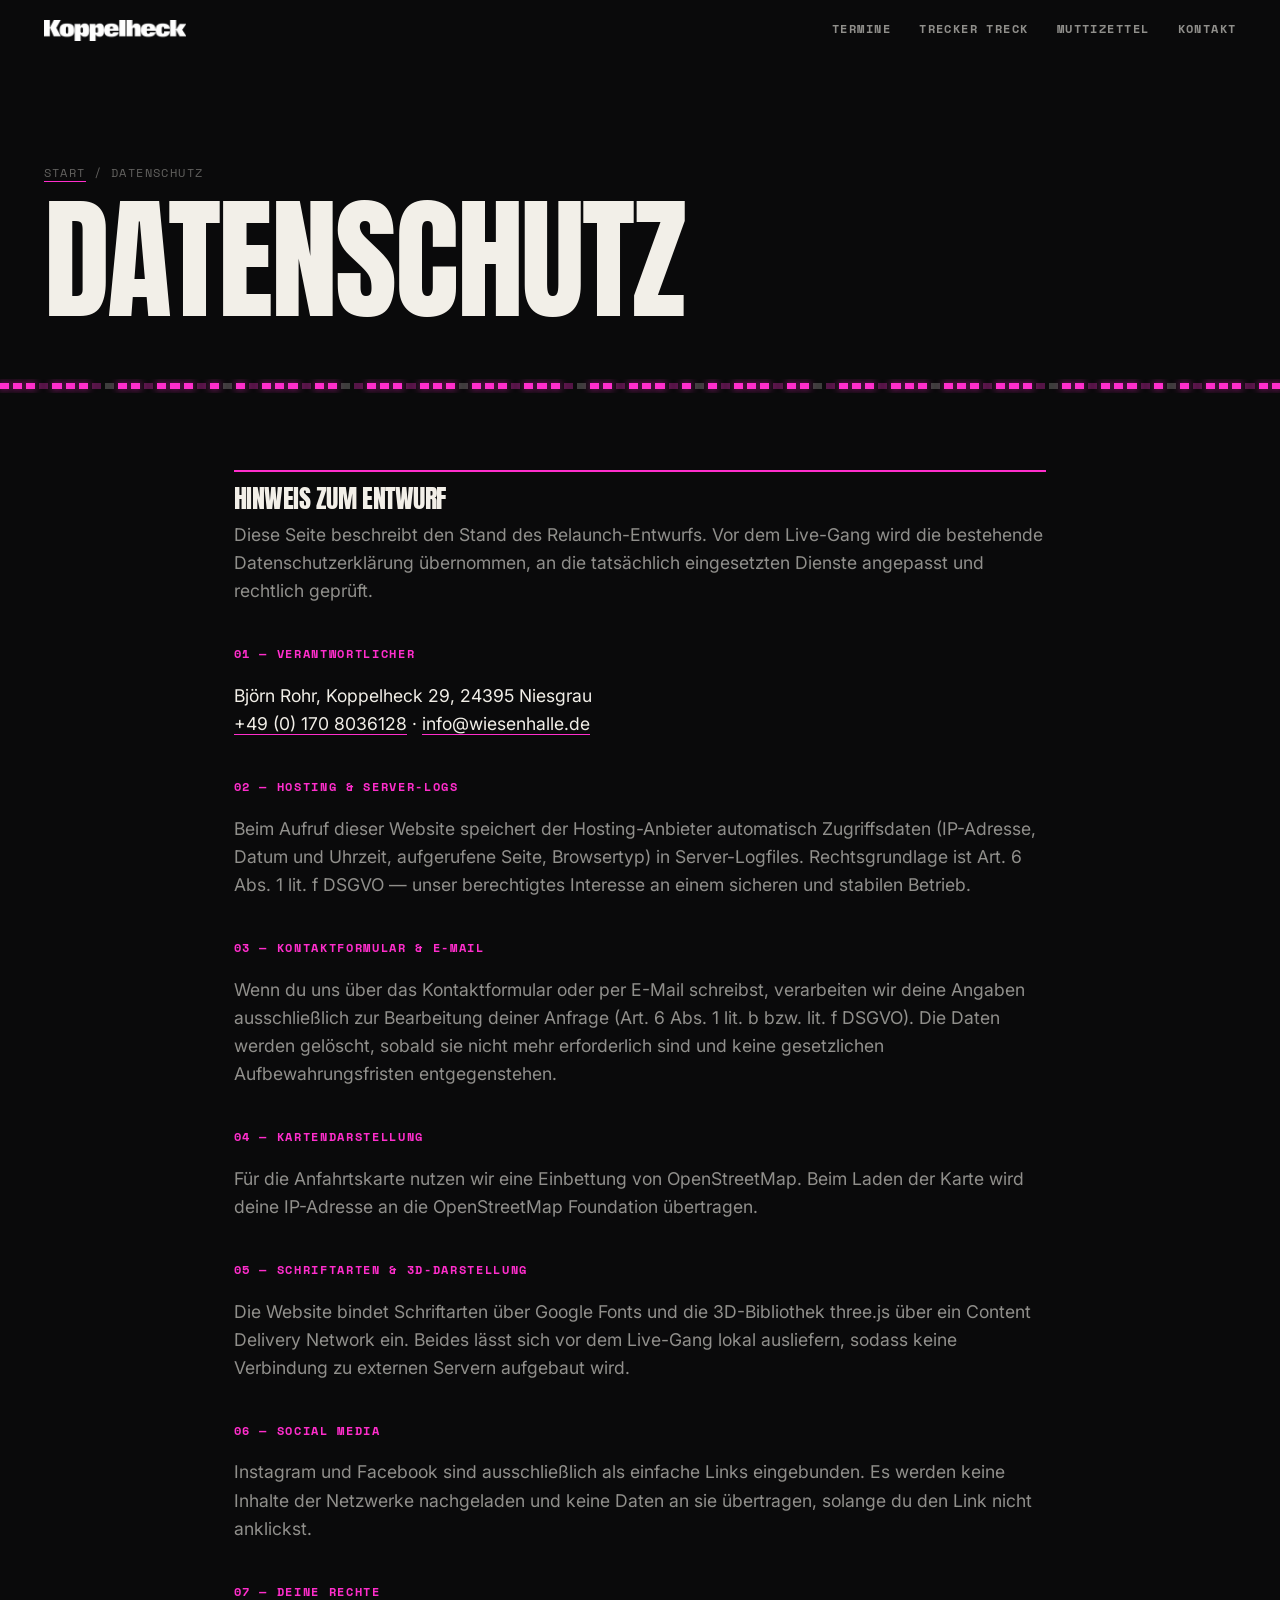
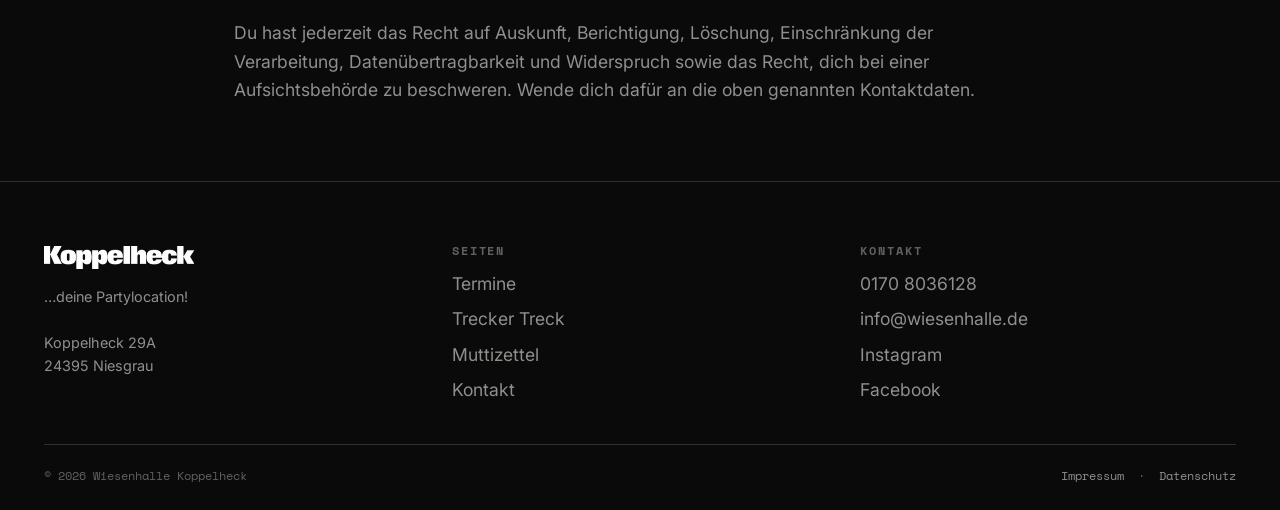
==== commit 385e4a02: "Original-Logo, echter Slogan, Design entschlackt Der Slogan der Halle ist "…deine Partylocation!" — " ====
--- a/datenschutz.html
+++ b/datenschutz.html
@@ -18,16 +18,13 @@
 </head>
 <body>
 <a class="skip" href="#main">Zum Inhalt</a>
-
-<aside class="rail" aria-hidden="true">
-  <span class="rail__cap">Koppelheck</span>
-  <div class="rail__track"><div class="rail__fill"></div><div class="rail__seg"></div></div>
-  <span class="rail__cap">Niesgrau</span>
-</aside>
+<div class="prog" aria-hidden="true"></div>
 
 <header class="nav">
   <div class="nav__in">
-    <a class="brand" href="index.html">Koppelheck<b>.</b></a>
+    <a class="brand" href="index.html" aria-label="Wiesenhalle Koppelheck — Startseite">
+      <img src="assets/img/logo.png" width="298" height="46" alt="Koppelheck">
+    </a>
     <nav class="menu" id="menu" aria-label="Hauptnavigation">
       <a href="index.html#termine">Termine</a>
       <a href="trecker-treck.html">Trecker Treck</a>
@@ -41,6 +38,7 @@
 </header>
 
 <main id="main">
+
 
 <section class="phead">
   <div class="wrap">
@@ -119,11 +117,12 @@
   <div class="wrap">
     <div class="foot__g">
       <div>
-        <a class="brand" href="index.html">Koppelheck<b>.</b></a>
-        <p class="dim" style="margin-top:.9rem;font-size:.9rem">
-          Wiesenhalle Koppelheck<br>
-          Koppelheck 29A<br>
-          24395 Niesgrau
+        <a class="brand brand--foot" href="index.html" aria-label="Startseite">
+          <img src="assets/img/logo.png" width="298" height="46" alt="Koppelheck">
+        </a>
+        <p class="dim" style="margin-top:1rem;font-size:.9rem">
+          …deine Partylocation!<br><br>
+          Koppelheck 29A<br>24395 Niesgrau
         </p>
       </div>
       <div>
--- a/assets/css/style.css
+++ b/assets/css/style.css
@@ -24,7 +24,7 @@
   --body:    'Inter', -apple-system, BlinkMacSystemFont, 'Segoe UI', sans-serif;
 
   /* Typo-Skala — große Sprünge statt gleichmäßiger Abstufung */
-  --d1: clamp(3.4rem, 13vw, 12rem);
+  --d1: clamp(2.8rem, 10.5vw, 8.5rem);
   --d2: clamp(2.4rem, 7.5vw, 6.5rem);
   --d3: clamp(1.7rem, 3.6vw, 3rem);
   --d4: clamp(1.25rem, 2vw, 1.6rem);
@@ -33,7 +33,6 @@
 
   --wrap: 1560px;
   --gutter: clamp(1.1rem, 3.4vw, 3rem);
-  --rail: 46px;               /* Breite der LED-Leiste am linken Rand */
   --nav-h: 62px;
 
   --ease: cubic-bezier(.16, 1, .3, 1);
@@ -119,16 +118,15 @@
 /* --- Layout -------------------------------------------------------------- */
 .wrap {
   width: 100%; max-width: var(--wrap); margin-inline: auto;
-  padding-left: max(var(--gutter), var(--rail));
-  padding-right: var(--gutter);
+  padding-inline: var(--gutter);
 }
 .wrap--tight { max-width: 900px; }
 
-.sec { padding-block: clamp(4rem, 9vw, 9rem); position: relative; }
+.sec { padding-block: clamp(3rem, 6vw, 6rem); position: relative; }
 .sec--sm { padding-block: clamp(2.5rem, 5vw, 5rem); }
 
 /* Kopfzeile einer Sektion: Label links, Titel groß darunter */
-.sec-head { display: grid; gap: .9rem; margin-bottom: clamp(2rem, 4vw, 3.5rem); }
+.sec-head { display: grid; gap: .9rem; margin-bottom: clamp(1.5rem, 3vw, 2.5rem); }
 .sec-head p { max-width: 46ch; }
 
 .rule { height: 1px; background: var(--line); border: 0; }
@@ -158,39 +156,12 @@
 .btn i { font-style: normal; transition: transform .18s var(--ease); }
 .btn:hover i { transform: translateX(3px); }
 
-/* --- LED-Leiste am linken Rand (läuft durch die ganze Seite) ------------- */
-.rail {
-  position: fixed; left: 0; top: 0; bottom: 0; width: var(--rail);
-  z-index: 60; pointer-events: none;
-  display: grid; align-content: stretch; justify-items: center;
-  padding-block: calc(var(--nav-h) + 14px) 14px;
-  border-right: 1px solid var(--line);
-  background: var(--black);
-}
-.rail__track {
-  position: relative; width: 5px; height: 100%;
-  background: rgba(242, 239, 232, .10);
-}
-.rail__fill {
-  position: absolute; inset: 0 0 auto 0; height: 0;
-  background: var(--acc);
-  box-shadow: 0 0 12px var(--acc);
-  transition: height .1s linear;
-}
-/* LED-Segmente: die Leiste wird optisch in Dioden zerlegt */
-.rail__seg {
-  position: absolute; inset: 0;
-  background-image: repeating-linear-gradient(
-    to bottom,
-    transparent 0 9px,
-    var(--black) 9px 12px
-  );
-}
-.rail__cap {
-  font-family: var(--mono); font-size: 9px; letter-spacing: .2em;
-  color: var(--mute); writing-mode: vertical-rl; text-transform: uppercase;
-}
-@media (max-width: 900px) { .rail { display: none; } }
+/* --- Scroll-Fortschritt: die LED-Leiste, aber ohne Platz zu kosten -------- */
+.prog {
+  position: fixed; top: 0; left: 0; height: 3px; width: 0;
+  background: var(--acc); box-shadow: 0 0 10px rgba(255, 46, 204, .8);
+  z-index: 110; transition: width .08s linear;
+}
 
 /* --- LED-Bar als Trenner zwischen Sektionen ----------------------------- */
 .ledbar {
@@ -218,11 +189,13 @@
 .nav.is-stuck { background: rgba(10, 10, 11, .94); border-bottom-color: var(--line); }
 .nav__in {
   width: 100%; max-width: var(--wrap); margin-inline: auto;
-  padding-left: max(var(--gutter), var(--rail)); padding-right: var(--gutter);
+  padding-inline: var(--gutter);
   display: flex; align-items: center; justify-content: space-between; gap: 1rem;
 }
-.brand { font-family: var(--display); font-size: 1.3rem; letter-spacing: -.02em; text-transform: uppercase; }
-.brand b { color: var(--acc); font-weight: 400; }
+/* Original-Logo. Schwarz auf transparent -> für dunklen Grund invertiert. */
+.brand { display: block; line-height: 0; }
+.brand img { width: clamp(104px, 13vw, 142px); height: auto; filter: invert(1); }
+.brand--foot img { width: 150px; }
 
 .menu { display: flex; align-items: center; gap: clamp(1rem, 2.2vw, 2.4rem); }
 .menu a {
@@ -264,9 +237,9 @@
 /* --- Hero ---------------------------------------------------------------- */
 .hero {
   position: relative; min-height: 100svh;
-  display: grid; grid-template-rows: 1fr auto;
-  padding-top: calc(var(--nav-h) + clamp(3rem, 10vw, 9rem));
-  padding-bottom: 0;
+  display: grid; align-items: center;
+  padding-top: calc(var(--nav-h) + 2rem);
+  padding-bottom: 2rem;
   isolation: isolate;
 }
 /* three.js-Bühne — liegt fest hinter dem Inhalt */
@@ -288,25 +261,12 @@
 }
 .rig-on .truss { display: none; }
 
-.hero__words { display: grid; gap: 0; align-content: center; }
-.hero__words span {
-  display: block; font-family: var(--display); font-size: var(--d1);
-  line-height: .8; letter-spacing: -.03em; text-transform: uppercase;
-}
-.hero__words span:nth-child(2) { padding-left: 7vw; color: var(--acc); }
-.hero__words span:nth-child(3) { padding-left: 30vw; }
-@media (max-width: 700px) {
-  .hero__words span:nth-child(2) { padding-left: 0; }
-  .hero__words span:nth-child(3) { padding-left: 14vw; }
-}
-
-/* Streifen am unteren Hero-Rand: nächster Termin + Countdown */
-.hero__bar {
-  border-top: 1px solid var(--line);
-  display: grid; grid-template-columns: 1fr auto; gap: 1.5rem 2rem;
-  align-items: end; padding-block: 1.2rem 1.6rem;
-}
-@media (max-width: 820px) { .hero__bar { grid-template-columns: 1fr; } }
+.hero__in { display: grid; gap: 1.4rem; align-content: center; }
+.hero__slogan {
+  font-family: var(--display); font-size: var(--d1);
+  line-height: .86; letter-spacing: -.03em; text-transform: none;
+}
+.hero__slogan span { color: var(--acc); }
 
 .cd { display: flex; gap: clamp(.8rem, 2vw, 2rem); }
 .cd div { text-align: left; }
@@ -314,7 +274,7 @@
   display: block; font-family: var(--display); font-size: clamp(1.9rem, 4.4vw, 3.4rem);
   line-height: .9; font-weight: 400; font-variant-numeric: tabular-nums;
 }
-.cd small { font-family: var(--mono); font-size: 10px; letter-spacing: .18em; color: var(--mute); text-transform: uppercase; }
+.cd small { font-family: var(--mono); font-size: 10px; letter-spacing: .18em; color: rgba(18,0,14,.6); text-transform: uppercase; }
 
 /* --- Spec-Liste (ersetzt die Emoji-Listen) ------------------------------ */
 .spec { display: grid; gap: 0; }
@@ -335,33 +295,37 @@
 .band { background: var(--acc); color: var(--acc-ink); }
 .band .lbl { color: rgba(18, 0, 14, .6); }
 .band .rule { background: rgba(18, 0, 14, .28); }
-.band .spec > div { border-color: rgba(18, 0, 14, .22); }
-.band .spec dt { color: rgba(18, 0, 14, .58); }
 .band a:not(.btn) { border-bottom-color: var(--acc-ink); }
 .band a:not(.btn):hover { background: var(--acc-ink); color: var(--acc); }
 
 /* Termin-Zeile */
 .ev {
   display: grid;
-  grid-template-columns: minmax(0, 22%) minmax(0, 1fr) minmax(0, 34%);
-  gap: clamp(1rem, 3vw, 3rem);
-  padding-block: clamp(1.6rem, 3vw, 2.6rem);
-  border-top: 2px solid var(--acc-ink);
+  grid-template-columns: minmax(0, 20%) minmax(0, 1fr);
+  gap: clamp(.8rem, 3vw, 2.5rem);
+  padding-block: clamp(1.5rem, 2.6vw, 2.2rem);
+  border-top: 1px solid var(--line);
   align-items: start;
 }
-.ev:last-of-type { border-bottom: 2px solid var(--acc-ink); }
-.ev__date { font-family: var(--display); font-size: clamp(2.2rem, 5.4vw, 4.6rem); line-height: .82; letter-spacing: -.03em; }
-.ev__wd { display: block; font-family: var(--mono); font-size: var(--sm); letter-spacing: .14em; color: rgba(18, 0, 14, .6); margin-top: .5rem; }
-.ev__name { font-size: clamp(1.5rem, 3vw, 2.6rem); }
-.ev__sub { margin-top: .5rem; font-weight: 500; }
-.ev__note {
-  display: inline-block; margin-top: .8rem; padding: .3rem .6rem;
-  background: var(--acc-ink); color: var(--acc);
-  font-family: var(--mono); font-size: var(--sm); letter-spacing: .08em; text-transform: uppercase;
-}
-@media (max-width: 900px) {
-  .ev { grid-template-columns: 1fr; gap: 1rem; }
-  .ev__date { font-size: clamp(2.6rem, 13vw, 4rem); }
+.ev:last-of-type { border-bottom: 1px solid var(--line); }
+.ev__date { font-family: var(--display); font-size: clamp(1.9rem, 3.6vw, 3rem); line-height: .85; letter-spacing: -.03em; }
+.ev__wd { display: block; font-family: var(--mono); font-size: var(--sm); letter-spacing: .12em; color: var(--mute); margin-top: .45rem; }
+.ev__name { font-size: clamp(1.4rem, 2.6vw, 2.2rem); }
+.ev__sub { margin-top: .4rem; color: var(--dim); }
+
+/* Eckdaten: umbrechende Zeile mit dünnen Trennern — keine Tabellenrahmen */
+.ev__facts {
+  display: flex; flex-wrap: wrap; gap: .35rem 1rem; margin-top: .9rem;
+  font-family: var(--mono); font-size: .8rem; letter-spacing: .03em;
+  color: var(--dim);
+}
+.ev__facts span { display: inline-flex; align-items: center; gap: 1rem; }
+.ev__facts span:not(:last-child)::after { content: ''; width: 1px; height: 11px; background: var(--line-hard); }
+.ev__facts b { color: var(--bone); font-weight: 600; }
+
+@media (max-width: 700px) {
+  .ev { grid-template-columns: 1fr; gap: .55rem; }
+  .ev__wd { display: inline; margin-left: .7rem; }
 }
 
 /* --- Info-Spalten -------------------------------------------------------- */
@@ -496,3 +460,120 @@
   text-transform: uppercase; color: var(--mute); margin-bottom: 1.2rem;
 }
 .phead .crumb a:hover { color: var(--bone); }
+
+/* --- Schnellzugriff — der wichtigste Block auf dem Handy ----------------- */
+.quick {
+  display: grid; gap: 1px; background: var(--line);
+  border: 1px solid var(--line);
+  grid-template-columns: repeat(2, minmax(0, 1fr));
+}
+.quick a {
+  background: var(--black); color: var(--bone);
+  padding: 1.15rem 1rem; min-height: 116px;
+  display: grid; align-content: space-between; gap: .7rem;
+  transition: background .15s, color .15s;
+}
+.quick a:hover, .quick a:focus-visible { background: var(--acc); color: var(--acc-ink); }
+.quick .k {
+  font-family: var(--mono); font-size: 10px; font-weight: 700;
+  letter-spacing: .16em; text-transform: uppercase; color: var(--acc);
+}
+.quick a:hover .k, .quick a:focus-visible .k { color: rgba(18, 0, 14, .65); }
+.quick .v {
+  font-family: var(--display); font-size: clamp(1rem, 4.2vw, 1.25rem); line-height: .95;
+  text-transform: uppercase; letter-spacing: -.01em;
+  display: flex; align-items: flex-end; justify-content: space-between; gap: .6rem;
+  overflow-wrap: anywhere;
+}
+.quick .v i { flex: none; }
+.quick .v i { font-style: normal; font-family: var(--mono); font-size: .8rem; opacity: .6; }
+@media (max-width: 619px)  { .quick a:last-child { grid-column: 1 / -1; min-height: 92px; } }
+@media (min-width: 620px)  { .quick { grid-template-columns: repeat(3, minmax(0, 1fr)); } }
+@media (min-width: 1080px) { .quick { grid-template-columns: repeat(5, minmax(0, 1fr)); } }
+
+/* --- Mobile-First-Feinschliff -------------------------------------------- */
+@media (max-width: 760px) {
+  /* Hero kürzer: die Infos direkt darunter sollen angeschnitten sichtbar sein */
+  .hero { min-height: 82svh; padding-top: calc(var(--nav-h) + 2.5rem); }
+
+  /* Spec-Listen: schmaleres Label, mehr Platz für den Wert */
+  .spec > div { grid-template-columns: minmax(5rem, 34%) 1fr; gap: .75rem; padding-block: .8rem; }
+  .spec dt { font-size: .66rem; letter-spacing: .08em; }
+
+  /* Tippflächen vergrößern */
+  .btn { padding: 1.05rem 1.4rem; min-height: 52px; }
+  .dl { padding: 1.15rem 0; min-height: 62px; }
+  .acc summary { padding-block: 1.25rem; }
+  .chip { padding: .6rem .85rem; }
+
+  /* Termin-Zeilen kompakter stapeln */
+  .ev { padding-block: 1.6rem; gap: .9rem; }
+  .ev__name { margin-top: -.2rem; }
+}
+
+/* --- Echtes Foto statt Platzhalter --------------------------------------- */
+.photo {
+  border: 1px solid var(--line);
+  background-size: cover; background-position: center;
+  aspect-ratio: 16 / 10;
+}
+.photo--treck { background-image: url('../img/trecker-treck.jpg'); }
+
+/* Hinweis auf ein noch nicht verfügbares Formular */
+.dl--soon { opacity: .45; cursor: default; }
+.dl--soon:hover { color: inherit; }
+.dl--soon:hover .dl__t { color: var(--mute); }
+
+/* --- Tippflächen ---------------------------------------------------------
+   Textlinks sind optisch nur ~17 px hoch. Auf dem Handy wird die Trefferfläche
+   über ein Pseudoelement auf 44 px vergrößert, ohne das Layout zu verändern. */
+@media (max-width: 760px) {
+  .spec dd a,
+  .acc__b a,
+  .col p a,
+  .wrap--tight p a,
+  .crumb a {
+    position: relative;
+    display: inline-block;
+  }
+  .spec dd a::after,
+  .acc__b a::after,
+  .col p a::after,
+  .wrap--tight p a::after,
+  .crumb a::after {
+    content: ''; position: absolute; left: 0; right: 0;
+    top: 50%; transform: translateY(-50%);
+    height: 44px; min-height: 100%;
+  }
+
+  /* Footer-Links stehen untereinander — dort echtes Padding statt Overlay */
+  .foot ul { gap: 0; }
+  .foot ul a { display: block; padding-block: .8rem; }
+
+  /* Kopfzeile */
+  .brand { padding-block: .55rem; }
+  .burger { width: 46px; height: 46px; }
+}
+
+/* --- Nächster Termin: die eine Signalfläche der Seite -------------------- */
+.next {
+  background: var(--acc); color: var(--acc-ink);
+  padding-block: clamp(1.8rem, 4vw, 2.8rem);
+}
+.next__in {
+  display: grid; gap: clamp(1.2rem, 3vw, 2.5rem);
+  grid-template-columns: minmax(0, 1fr) auto; align-items: end;
+}
+.next .lbl { color: rgba(18, 0, 14, .6); }
+.next__date { font-family: var(--mono); font-weight: 700; letter-spacing: .1em; margin-top: .9rem; }
+.next__name { font-size: clamp(1.9rem, 5.5vw, 4rem); line-height: .88; margin-top: .4rem; }
+.next__facts {
+  display: flex; flex-wrap: wrap; gap: .3rem .9rem; margin-top: .9rem;
+  font-family: var(--mono); font-size: var(--sm); color: rgba(18, 0, 14, .78);
+}
+.next__facts span { display: inline-flex; align-items: center; gap: .9rem; }
+.next__facts span:not(:last-child)::after { content: ''; width: 1px; height: 11px; background: rgba(18, 0, 14, .35); }
+@media (max-width: 820px) { .next__in { grid-template-columns: 1fr; align-items: start; } }
+
+/* Schnellzugriff sitzt direkt unter dem Termin-Band */
+.quick-wrap { padding-block: clamp(1.6rem, 3.5vw, 2.6rem); }
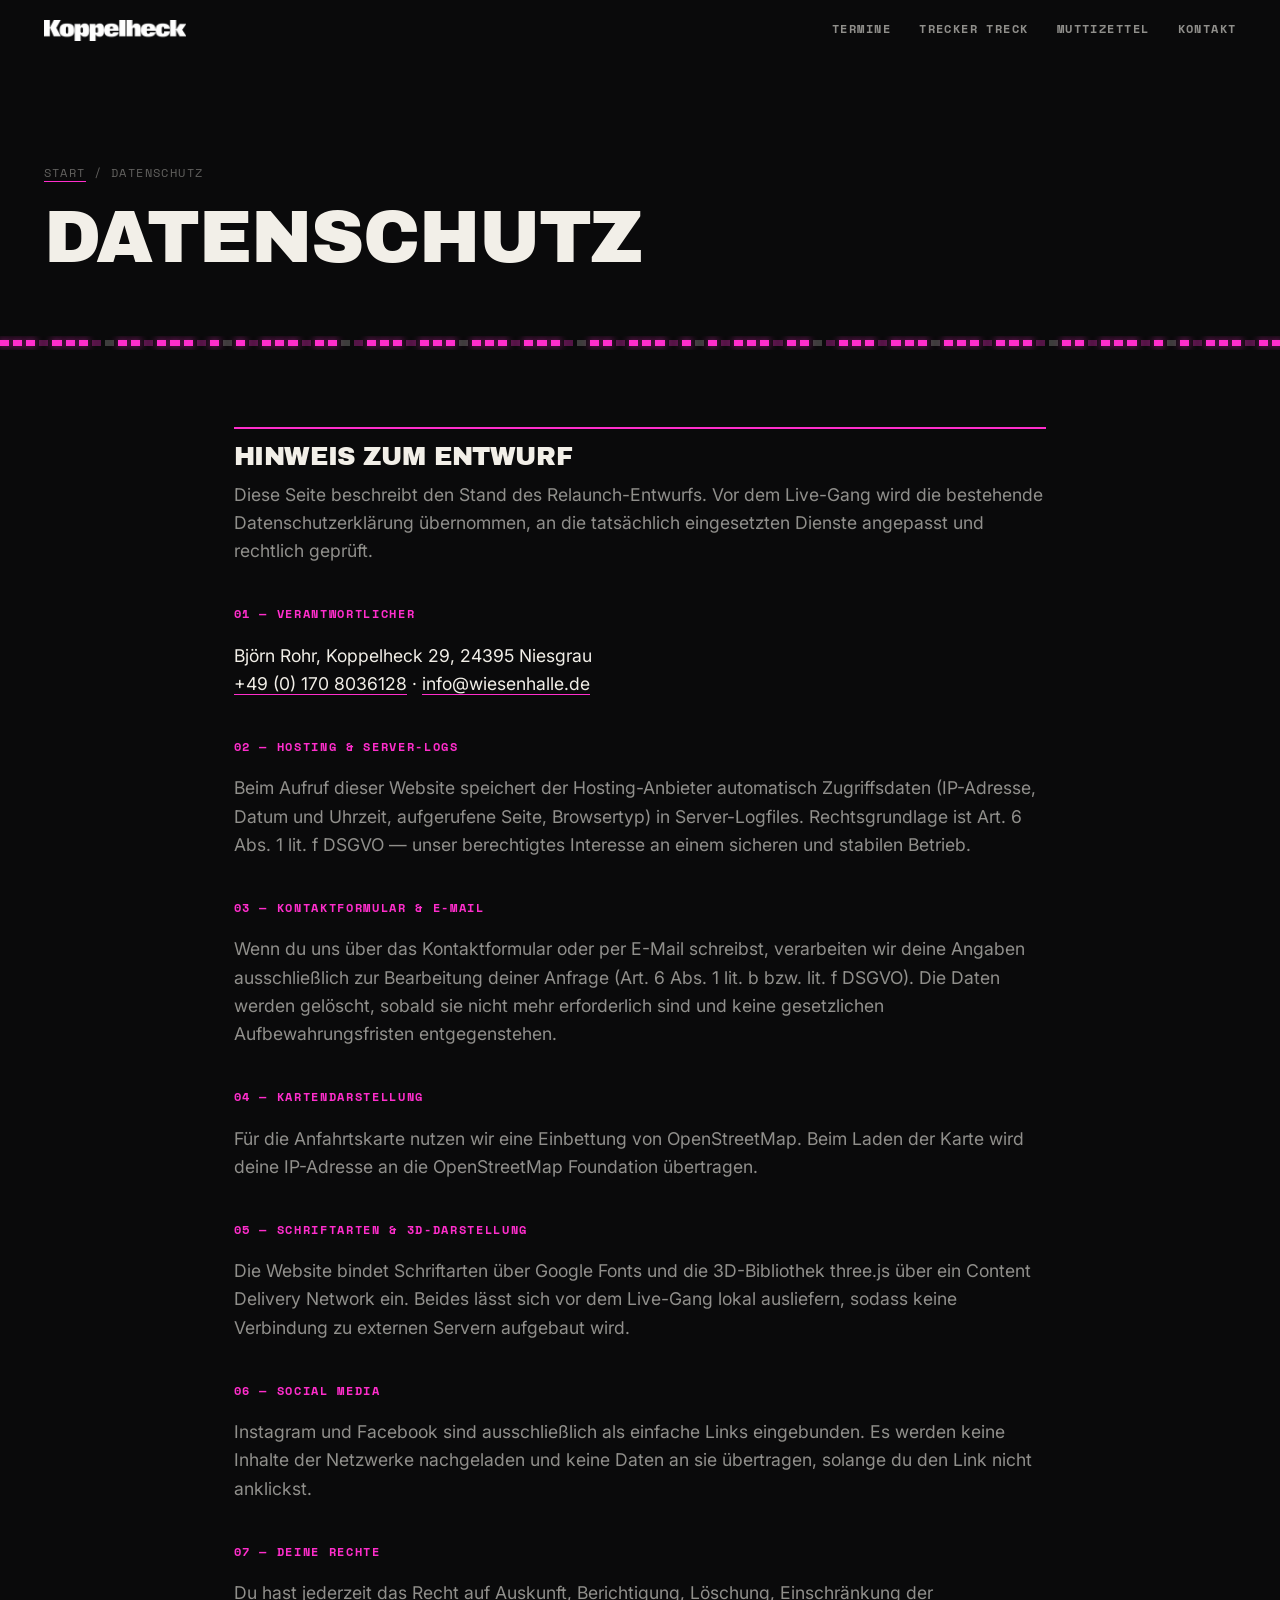
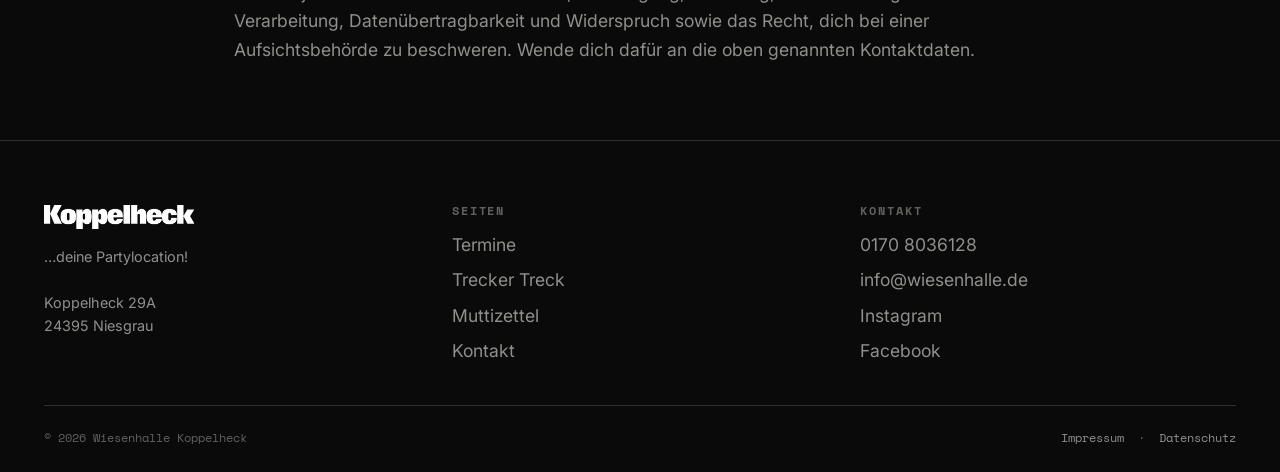
==== commit 978faf47: "Rig eingesperrt, Logo-nahe Schrift, Hero auf ein Drittel gekürzt Drei Fehler aus dem Livegang behobe" ====
--- a/datenschutz.html
+++ b/datenschutz.html
@@ -12,7 +12,7 @@
 <meta property="og:locale" content="de_DE">
 <link rel="preconnect" href="https://fonts.googleapis.com">
 <link rel="preconnect" href="https://fonts.gstatic.com" crossorigin>
-<link href="https://fonts.googleapis.com/css2?family=Anton&family=Inter:wght@400;500;600&family=Space+Mono:wght@400;700&display=swap" rel="stylesheet">
+<link href="https://fonts.googleapis.com/css2?family=Archivo+Black&family=Inter:wght@400;500;600&family=Space+Mono:wght@400;700&display=swap" rel="stylesheet">
 <link rel="stylesheet" href="assets/css/style.css">
 <link rel="icon" href="data:image/svg+xml,<svg xmlns='http://www.w3.org/2000/svg' viewBox='0 0 100 100'><rect width='100' height='100' fill='%230A0A0B'/><rect x='16' y='16' width='68' height='68' fill='%23FF2ECC'/></svg>">
 </head>
--- a/assets/css/style.css
+++ b/assets/css/style.css
@@ -19,14 +19,14 @@
   --dim:       rgba(242, 239, 232, .58);
   --mute:      rgba(242, 239, 232, .38);
 
-  --display: 'Anton', 'Arial Narrow', Impact, sans-serif;
+  --display: 'Archivo Black', 'Arial Black', 'Helvetica Neue', sans-serif;
   --mono:    'Space Mono', ui-monospace, 'SF Mono', Menlo, monospace;
   --body:    'Inter', -apple-system, BlinkMacSystemFont, 'Segoe UI', sans-serif;
 
   /* Typo-Skala — große Sprünge statt gleichmäßiger Abstufung */
-  --d1: clamp(2.8rem, 10.5vw, 8.5rem);
-  --d2: clamp(2.4rem, 7.5vw, 6.5rem);
-  --d3: clamp(1.7rem, 3.6vw, 3rem);
+  --d1: clamp(2.1rem, 6.4vw, 4.6rem);
+  --d2: clamp(1.8rem, 4.4vw, 3.4rem);
+  --d3: clamp(1.4rem, 2.8vw, 2.2rem);
   --d4: clamp(1.25rem, 2vw, 1.6rem);
   --tx: clamp(.98rem, .95rem + .2vw, 1.1rem);
   --sm: .74rem;
@@ -81,8 +81,8 @@
 h1, h2, h3, h4 {
   font-family: var(--display);
   font-weight: 400;
-  line-height: .84;
-  letter-spacing: -.018em;
+  line-height: .95;
+  letter-spacing: -.015em;
   text-transform: uppercase;
   overflow-wrap: break-word;
   hyphens: auto;
@@ -186,7 +186,7 @@
   border-bottom: 1px solid transparent;
   transition: background .3s, border-color .3s;
 }
-.nav.is-stuck { background: rgba(10, 10, 11, .94); border-bottom-color: var(--line); }
+.nav.is-stuck { background: var(--black); border-bottom-color: var(--line); }
 .nav__in {
   width: 100%; max-width: var(--wrap); margin-inline: auto;
   padding-inline: var(--gutter);
@@ -236,35 +236,36 @@
 
 /* --- Hero ---------------------------------------------------------------- */
 .hero {
-  position: relative; min-height: 100svh;
-  display: grid; align-items: center;
-  padding-top: calc(var(--nav-h) + 2rem);
-  padding-bottom: 2rem;
-  isolation: isolate;
-}
-/* three.js-Bühne — liegt fest hinter dem Inhalt */
+  position: relative; overflow: hidden;
+  min-height: clamp(330px, 54vh, 520px);
+  display: grid; align-items: end;
+  padding-top: calc(var(--nav-h) + 1.5rem);
+  padding-bottom: clamp(1.6rem, 4vw, 2.6rem);
+}
+/* three.js-Bühne — liegt IM Hero, nicht fest im Fenster.
+   Fixiert lief sie sonst über die Sektionen darunter. */
 #rig {
-  position: fixed; inset: 0; z-index: -1;
-  opacity: 0; transition: opacity .6s ease;
+  position: absolute; inset: 0; z-index: 0;
+  opacity: 0; transition: opacity .5s ease;
   pointer-events: none;
 }
 .rig-on #rig { opacity: 1; }
 
 /* Fallback ohne WebGL: Traverse als reines CSS-Muster */
 .truss {
-  position: absolute; left: 0; right: 0; top: calc(var(--nav-h) + 10px); height: 66px;
-  z-index: -1; opacity: .5;
+  position: absolute; left: 0; right: 0; top: calc(var(--nav-h) + 6px); height: 46px;
+  z-index: 0; opacity: .45;
   border-top: 3px solid var(--ink-2); border-bottom: 3px solid var(--ink-2);
   background:
-    repeating-linear-gradient(64deg,  transparent 0 26px, var(--ink-2) 26px 29px) ,
-    repeating-linear-gradient(-64deg, transparent 0 26px, var(--ink-2) 26px 29px);
+    repeating-linear-gradient(64deg,  transparent 0 22px, var(--ink-2) 22px 25px),
+    repeating-linear-gradient(-64deg, transparent 0 22px, var(--ink-2) 22px 25px);
 }
 .rig-on .truss { display: none; }
 
-.hero__in { display: grid; gap: 1.4rem; align-content: center; }
+.hero__in { position: relative; z-index: 1; display: grid; gap: .9rem; }
 .hero__slogan {
   font-family: var(--display); font-size: var(--d1);
-  line-height: .86; letter-spacing: -.03em; text-transform: none;
+  line-height: .95; letter-spacing: -.025em; text-transform: none;
 }
 .hero__slogan span { color: var(--acc); }
 
@@ -493,9 +494,6 @@
 
 /* --- Mobile-First-Feinschliff -------------------------------------------- */
 @media (max-width: 760px) {
-  /* Hero kürzer: die Infos direkt darunter sollen angeschnitten sichtbar sein */
-  .hero { min-height: 82svh; padding-top: calc(var(--nav-h) + 2.5rem); }
-
   /* Spec-Listen: schmaleres Label, mehr Platz für den Wert */
   .spec > div { grid-template-columns: minmax(5rem, 34%) 1fr; gap: .75rem; padding-block: .8rem; }
   .spec dt { font-size: .66rem; letter-spacing: .08em; }
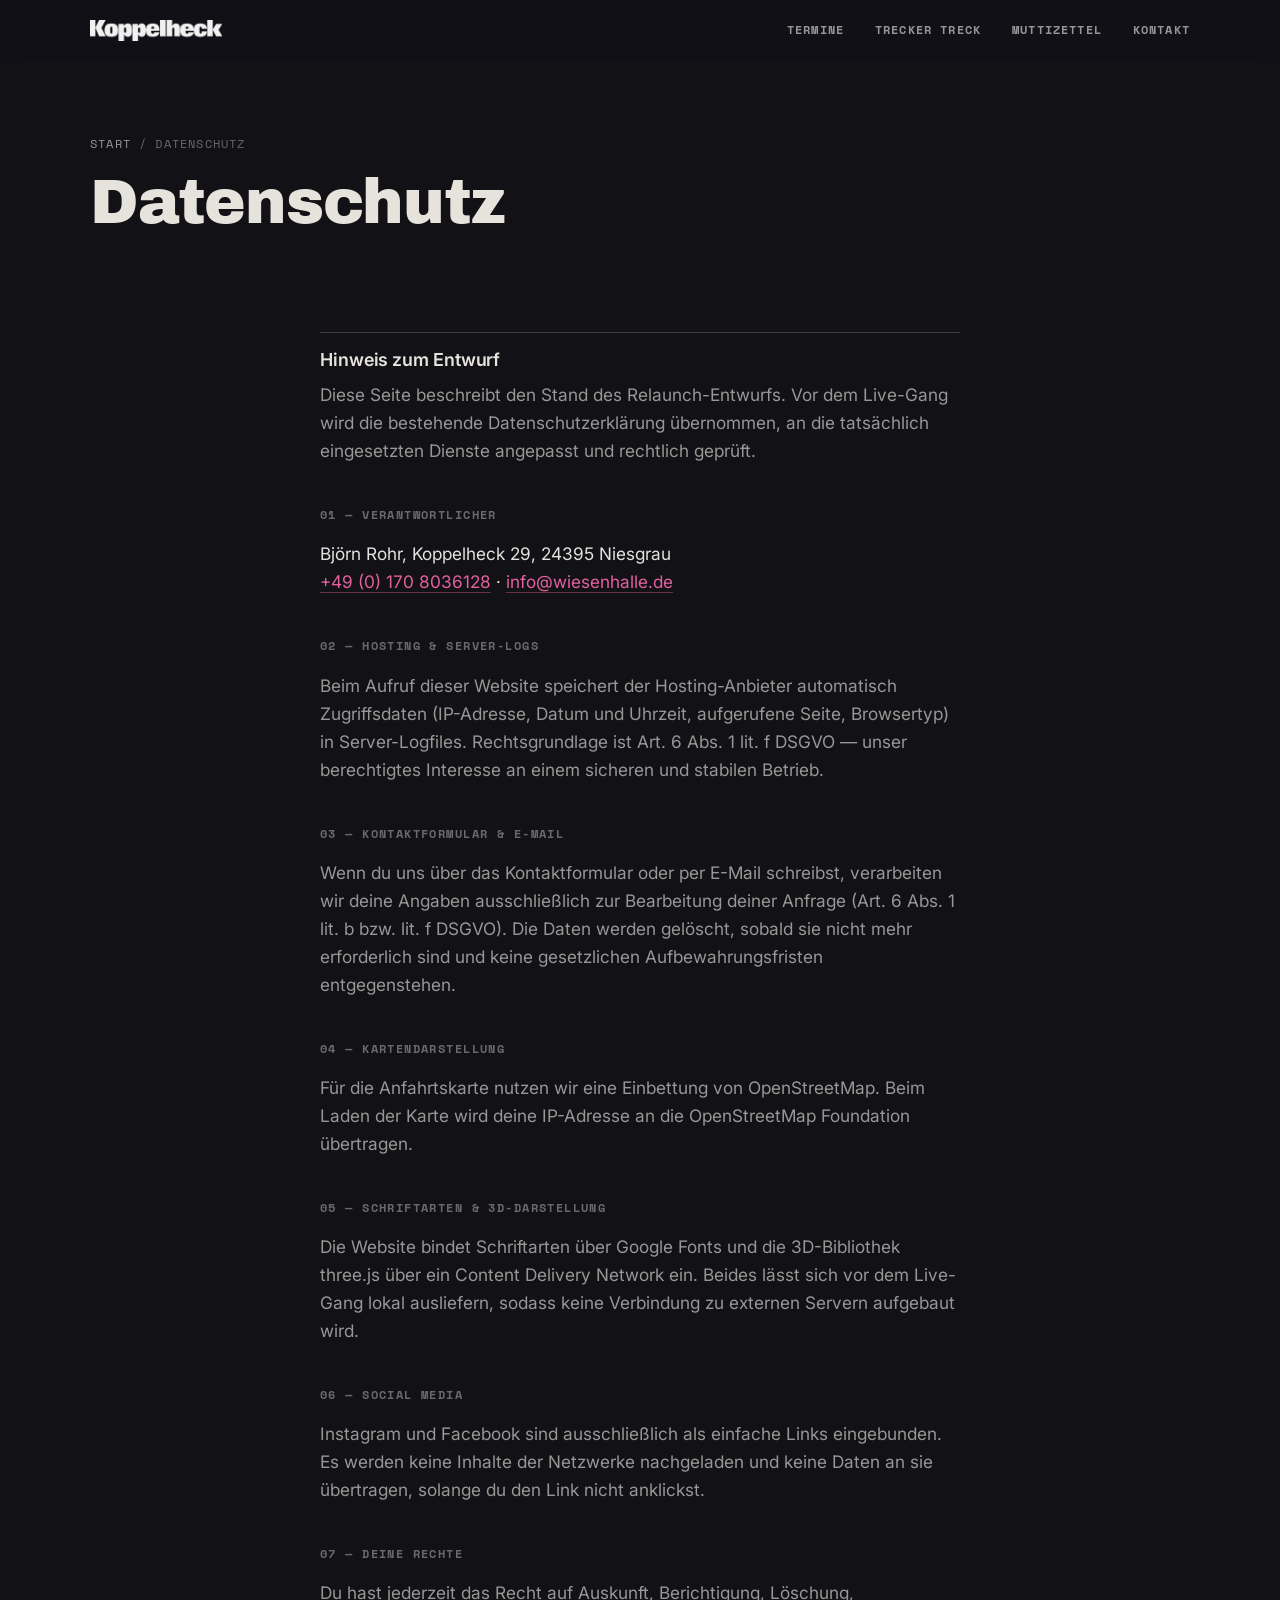
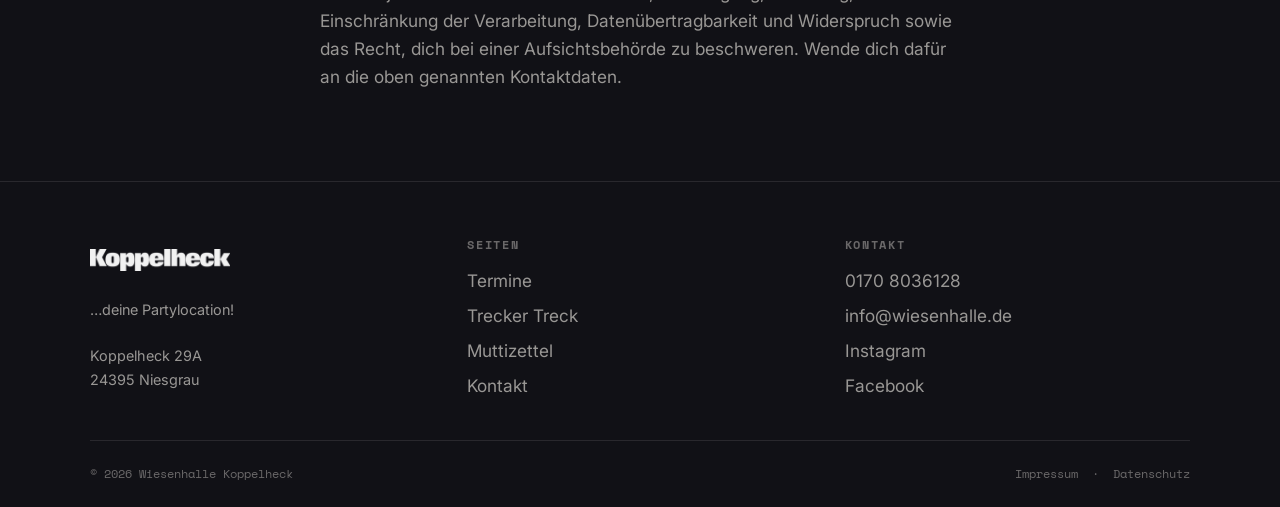
==== commit 8d97a934: "Design beruhigen: Farbe nur noch für Klickbares Die Seite hatte zu viele gleich laute Signale — Neon" ====
--- a/datenschutz.html
+++ b/datenschutz.html
@@ -5,7 +5,7 @@
 <meta name="viewport" content="width=device-width, initial-scale=1">
 <title>Datenschutzerklärung — Wiesenhalle Koppelheck</title>
 <meta name="description" content="Datenschutzerklärung der Wiesenhalle Koppelheck.">
-<meta name="theme-color" content="#0A0A0B">
+<meta name="theme-color" content="#111116">
 <meta property="og:type" content="website">
 <meta property="og:title" content="Datenschutzerklärung — Wiesenhalle Koppelheck">
 <meta property="og:description" content="Datenschutzerklärung der Wiesenhalle Koppelheck.">
@@ -14,11 +14,10 @@
 <link rel="preconnect" href="https://fonts.gstatic.com" crossorigin>
 <link href="https://fonts.googleapis.com/css2?family=Archivo+Black&family=Inter:wght@400;500;600&family=Space+Mono:wght@400;700&display=swap" rel="stylesheet">
 <link rel="stylesheet" href="assets/css/style.css">
-<link rel="icon" href="data:image/svg+xml,<svg xmlns='http://www.w3.org/2000/svg' viewBox='0 0 100 100'><rect width='100' height='100' fill='%230A0A0B'/><rect x='16' y='16' width='68' height='68' fill='%23FF2ECC'/></svg>">
+<link rel="icon" href="data:image/svg+xml,<svg xmlns='http://www.w3.org/2000/svg' viewBox='0 0 100 100'><rect width='100' height='100' fill='%23111116'/><rect x='16' y='16' width='68' height='68' fill='%23E4609F'/></svg>">
 </head>
 <body>
 <a class="skip" href="#main">Zum Inhalt</a>
-<div class="prog" aria-hidden="true"></div>
 
 <header class="nav">
   <div class="nav__in">
@@ -47,12 +46,11 @@
   </div>
 </section>
 
-<div class="ledbar" data-leds aria-hidden="true"></div>
 
 <section class="sec">
   <div class="wrap wrap--tight stack" style="gap:2.5rem">
 
-    <div class="col col--acc">
+    <div class="col">
       <h3>Hinweis zum Entwurf</h3>
       <p class="dim">Diese Seite beschreibt den Stand des Relaunch-Entwurfs. Vor dem Live-Gang
       wird die bestehende Datenschutzerklärung übernommen, an die tatsächlich eingesetzten
--- a/assets/css/style.css
+++ b/assets/css/style.css
@@ -1,41 +1,66 @@
 /* ==========================================================================
-   Wiesenhalle Koppelheck
-   Design-System — schwarz, eine Signalfarbe, harte Kanten, große Typo.
-   Keine Verläufe, keine Weichzeichner, keine runden Ecken.
+   Wiesenhalle Koppelheck — Design-System
+
+   Drei Regeln, an die sich alles hält:
+
+   1. FARBE HEISST KLICKBAR. Die Signalfarbe erscheint nur auf Dingen, die
+      man antippen kann — Buttons, Links, aktive Navigation. Alles andere ist
+      Grauwert. Wer eine Farbe sieht, weiß: da geht was.
+   2. EINE SIGNALFARBE PRO SEITE. Sie steckt in --acc und wird pro Seite über
+      eine Klasse am <body> getauscht (Magenta / Trecker-Treck-Grün).
+   3. HIERARCHIE ÜBER GRÖSSE UND LUFT, nicht über Effekte. Keine Verläufe,
+      kein Glow, keine Schraffuren, keine Rahmen um jedes Element.
    ========================================================================== */
 
 /* --- Tokens -------------------------------------------------------------- */
 :root {
-  --black:  #0A0A0B;
-  --ink:    #121215;
-  --ink-2:  #1B1B20;
-  --bone:   #F2EFE8;
-  --acc:    #FF2ECC;          /* Signalfarbe — vom Original-Flyer */
-  --acc-ink:#12000E;          /* Text auf der Signalfarbe */
-  --lime:   #C6FF3D;          /* nur Trecker Treck (Tag-Veranstaltung) */
-
-  --line:      rgba(242, 239, 232, .16);
-  --line-hard: rgba(242, 239, 232, .34);
-  --dim:       rgba(242, 239, 232, .58);
-  --mute:      rgba(242, 239, 232, .38);
+  /* Flächen — kein reines Schwarz, das knallt zu hart gegen helle Typo */
+  --bg:    #111116;
+  --bg-2:  #191920;          /* Karten, Felder, Panels */
+  --bg-3:  #22222B;          /* Hover auf Karten */
+
+  /* Text */
+  --bone:  #E6E3DD;
+  --dim:   rgba(230, 227, 221, .64);
+  --mute:  rgba(230, 227, 221, .42);
+
+  /* Linien */
+  --line:      rgba(230, 227, 221, .11);
+  --line-hard: rgba(230, 227, 221, .22);
+
+  /* Signalfarbe — entsättigtes Magenta vom Flyer, kein Neon mehr */
+  --acc:      #E4609F;
+  --acc-hi:   #F07CB2;       /* Hover */
+  --acc-ink:  #17070F;       /* Text auf der Signalfarbe */
+  --acc-soft: rgba(228, 96, 159, .40);
+  --acc-bg:   rgba(228, 96, 159, .10);
 
   --display: 'Archivo Black', 'Arial Black', 'Helvetica Neue', sans-serif;
   --mono:    'Space Mono', ui-monospace, 'SF Mono', Menlo, monospace;
   --body:    'Inter', -apple-system, BlinkMacSystemFont, 'Segoe UI', sans-serif;
 
-  /* Typo-Skala — große Sprünge statt gleichmäßiger Abstufung */
-  --d1: clamp(2.1rem, 6.4vw, 4.6rem);
-  --d2: clamp(1.8rem, 4.4vw, 3.4rem);
-  --d3: clamp(1.4rem, 2.8vw, 2.2rem);
-  --d4: clamp(1.25rem, 2vw, 1.6rem);
-  --tx: clamp(.98rem, .95rem + .2vw, 1.1rem);
+  /* Typo-Skala — nur vier Stufen, mehr braucht die Seite nicht */
+  --d1: clamp(2.3rem, 5.4vw, 3.9rem);
+  --d2: clamp(1.7rem, 3.4vw, 2.5rem);
+  --d3: clamp(1.3rem, 2.1vw, 1.65rem);
+  --d4: 1.12rem;
+  --tx: clamp(1rem, .97rem + .2vw, 1.08rem);
   --sm: .74rem;
 
-  --wrap: 1560px;
-  --gutter: clamp(1.1rem, 3.4vw, 3rem);
+  --wrap: 1180px;            /* schmaler als vorher: alles bleibt im Blickfeld */
+  --gutter: clamp(1.15rem, 4vw, 2.5rem);
   --nav-h: 62px;
 
-  --ease: cubic-bezier(.16, 1, .3, 1);
+  --ease: cubic-bezier(.2, .8, .3, 1);
+}
+
+/* Trecker Treck — eigene Signalfarbe, sonst identisches System */
+body.page--treck {
+  --acc:      #A9C74F;
+  --acc-hi:   #BCD966;
+  --acc-ink:  #121806;
+  --acc-soft: rgba(169, 199, 79, .40);
+  --acc-bg:   rgba(169, 199, 79, .10);
 }
 
 /* --- Reset --------------------------------------------------------------- */
@@ -45,21 +70,21 @@
 html {
   overflow-x: clip;
   scroll-behavior: smooth;
-  scroll-padding-top: calc(var(--nav-h) + 12px);
+  scroll-padding-top: calc(var(--nav-h) + 16px);
   -webkit-text-size-adjust: 100%;
 }
 
 body {
-  background: var(--black);
+  background: var(--bg);
   color: var(--bone);
   font-family: var(--body);
   font-size: var(--tx);
-  line-height: 1.6;
+  line-height: 1.62;
   -webkit-font-smoothing: antialiased;
   overflow-x: clip;
 }
 
-img, svg, canvas { display: block; max-width: 100%; }
+img, svg, canvas, iframe { display: block; max-width: 100%; }
 button, input, textarea { font: inherit; color: inherit; }
 a { color: inherit; text-decoration: none; }
 ul, ol, dl { list-style: none; padding: 0; }
@@ -68,146 +93,134 @@
 
 .skip {
   position: fixed; top: 8px; left: 50%; z-index: 300;
-  transform: translate(-50%, -180%);
+  transform: translate(-50%, -200%);
   background: var(--acc); color: var(--acc-ink);
   padding: .7rem 1.2rem; font-family: var(--mono); font-size: var(--sm);
-  text-transform: uppercase; transition: transform .2s;
+  text-transform: uppercase;
 }
 .skip:focus { transform: translate(-50%, 0); }
 
-.sr { position: absolute; width: 1px; height: 1px; overflow: hidden; clip: rect(0 0 0 0); white-space: nowrap; }
-
-/* --- Typografie ---------------------------------------------------------- */
-h1, h2, h3, h4 {
+/* --- Typografie ----------------------------------------------------------
+   Archivo Black bleibt den beiden großen Ebenen h1/h2 vorbehalten. Ab h3
+   läuft Inter — sonst schreit die Seite auf jeder Ebene gleich laut.
+   Versalien sind raus: Archivo Black ist für sich schon laut genug.       */
+h1, h2 {
   font-family: var(--display);
   font-weight: 400;
-  line-height: .95;
-  letter-spacing: -.015em;
-  text-transform: uppercase;
+  line-height: 1;
+  letter-spacing: -.02em;
   overflow-wrap: break-word;
-  hyphens: auto;
+}
+h3, h4 {
+  font-family: var(--body);
+  font-weight: 600;
+  line-height: 1.25;
+  letter-spacing: -.005em;
 }
 
 .d1 { font-size: var(--d1); }
 .d2 { font-size: var(--d2); }
 .d3 { font-size: var(--d3); }
-.d4 { font-size: var(--d4); line-height: 1; }
-
-/* Mono-Label — das kleine Textformat der ganzen Seite */
+.d4 { font-size: var(--d4); }
+
+/* Mono-Label — kleine Überschrift über einem Block. Grau, nicht farbig:
+   es ist eine Beschriftung, kein Knopf. */
 .lbl {
   font-family: var(--mono);
   font-size: var(--sm);
   font-weight: 700;
-  letter-spacing: .14em;
+  letter-spacing: .12em;
   text-transform: uppercase;
+  color: var(--mute);
+}
+.lbl--acc { color: var(--acc); }
+
+.big-copy { font-size: clamp(1.1rem, 1rem + .6vw, 1.42rem); line-height: 1.45; color: var(--bone); }
+.dim { color: var(--dim); }
+
+/* Textlinks: unterstrichen und in der Signalfarbe. Der einzige Ort im
+   Fließtext, an dem Farbe vorkommt. */
+p a:not(.btn), dd a:not(.btn), li a:not(.btn), .crumb a {
   color: var(--acc);
-}
-.lbl--dim  { color: var(--mute); }
-.lbl--lime { color: var(--lime); }
-.lbl--ink  { color: rgba(18, 0, 14, .62); }
-
-.big-copy { font-size: clamp(1.15rem, 1rem + .9vw, 1.75rem); line-height: 1.35; }
-.dim { color: var(--dim); }
-
-p a:not(.btn) {
-  border-bottom: 1px solid var(--acc);
-  transition: background .15s, color .15s;
-}
-p a:not(.btn):hover { background: var(--acc); color: var(--acc-ink); }
+  text-decoration: underline;
+  text-decoration-color: var(--acc-soft);
+  text-decoration-thickness: 1px;
+  text-underline-offset: .22em;
+  transition: color .15s, text-decoration-color .15s;
+}
+p a:not(.btn):hover, dd a:not(.btn):hover, li a:not(.btn):hover, .crumb a:hover {
+  color: var(--acc-hi); text-decoration-color: currentColor;
+}
 
 /* --- Layout -------------------------------------------------------------- */
 .wrap {
   width: 100%; max-width: var(--wrap); margin-inline: auto;
   padding-inline: var(--gutter);
 }
-.wrap--tight { max-width: 900px; }
-
-.sec { padding-block: clamp(3rem, 6vw, 6rem); position: relative; }
-.sec--sm { padding-block: clamp(2.5rem, 5vw, 5rem); }
-
-/* Kopfzeile einer Sektion: Label links, Titel groß darunter */
-.sec-head { display: grid; gap: .9rem; margin-bottom: clamp(1.5rem, 3vw, 2.5rem); }
-.sec-head p { max-width: 46ch; }
-
-.rule { height: 1px; background: var(--line); border: 0; }
-
-/* --- Buttons ------------------------------------------------------------- */
+.wrap--tight { max-width: 720px; }
+
+.sec { padding-block: clamp(3.2rem, 7vw, 6rem); position: relative; }
+.sec--sm { padding-block: clamp(2.2rem, 4.5vw, 3.4rem); }
+.sec + .sec { border-top: 1px solid var(--line); }
+.phead + .sec, .pagenav + .sec { padding-top: clamp(2rem, 4vw, 3.2rem); }
+
+/* Kopfzeile einer Sektion: Label, Titel, ein Satz Erklärung. Immer gleich. */
+.sec-head { display: grid; gap: .8rem; margin-bottom: clamp(1.6rem, 3vw, 2.4rem); max-width: 44ch; }
+.sec-head p { color: var(--dim); }
+
+/* --- Buttons -------------------------------------------------------------
+   Genau zwei Stufen: gefüllt = die Hauptsache, Umriss = alles Weitere.   */
 .btn {
-  display: inline-flex; align-items: center; gap: .8rem;
-  padding: 1rem 1.5rem;
+  display: inline-flex; align-items: center; justify-content: center; gap: .7rem;
+  padding: .95rem 1.5rem; min-height: 50px;
   background: var(--acc); color: var(--acc-ink);
   font-family: var(--mono); font-size: var(--sm); font-weight: 700;
-  letter-spacing: .12em; text-transform: uppercase;
+  letter-spacing: .1em; text-transform: uppercase;
   border: 1px solid var(--acc); cursor: pointer;
-  transition: background .18s, color .18s, transform .18s var(--ease);
-}
-.btn:hover { background: transparent; color: var(--acc); transform: translateX(4px); }
-
-.btn--ghost { background: transparent; color: var(--bone); border-color: var(--line-hard); }
-.btn--ghost:hover { background: var(--bone); color: var(--black); border-color: var(--bone); }
-
-.btn--ink { background: var(--acc-ink); color: var(--bone); border-color: var(--acc-ink); }
-.btn--ink:hover { background: transparent; color: var(--acc-ink); }
-
-.btn--lime { background: var(--lime); color: #101B02; border-color: var(--lime); }
-.btn--lime:hover { background: transparent; color: var(--lime); }
+  transition: background .16s, border-color .16s;
+}
+.btn:hover { background: var(--acc-hi); border-color: var(--acc-hi); }
+
+.btn--ghost {
+  background: transparent; color: var(--bone); border-color: var(--line-hard);
+}
+.btn--ghost:hover { background: rgba(230, 227, 221, .07); border-color: var(--bone); }
 
 .btn-row { display: flex; flex-wrap: wrap; gap: .7rem; }
-.btn i { font-style: normal; transition: transform .18s var(--ease); }
-.btn:hover i { transform: translateX(3px); }
-
-/* --- Scroll-Fortschritt: die LED-Leiste, aber ohne Platz zu kosten -------- */
-.prog {
-  position: fixed; top: 0; left: 0; height: 3px; width: 0;
-  background: var(--acc); box-shadow: 0 0 10px rgba(255, 46, 204, .8);
-  z-index: 110; transition: width .08s linear;
-}
-
-/* --- LED-Bar als Trenner zwischen Sektionen ----------------------------- */
-.ledbar {
-  display: flex; gap: 4px; height: 14px; overflow: hidden;
-  background: var(--black); padding: 4px 0;
-}
-.ledbar span {
-  flex: 1 1 auto; background: rgba(242, 239, 232, .10);
-  transition: background .45s var(--ease), box-shadow .45s var(--ease);
-  transition-delay: calc(var(--i, 0) * 12ms);
-}
-.ledbar.is-in span            { background: var(--acc); box-shadow: 0 0 8px rgba(255, 46, 204, .7); }
-.ledbar.is-in span:nth-child(4n)  { background: rgba(255, 46, 204, .3); box-shadow: none; }
-.ledbar.is-in span:nth-child(9n)  { background: rgba(242, 239, 232, .22); box-shadow: none; }
-.ledbar--lime.is-in span           { background: var(--lime); box-shadow: 0 0 8px rgba(198, 255, 61, .6); }
-.ledbar--lime.is-in span:nth-child(4n) { background: rgba(198, 255, 61, .3); box-shadow: none; }
+.btn i { font-style: normal; }
 
 /* --- Navigation ---------------------------------------------------------- */
 .nav {
   position: fixed; inset: 0 0 auto 0; z-index: 100; height: var(--nav-h);
   display: flex; align-items: center;
+  background: rgba(17, 17, 22, .82);
+  backdrop-filter: blur(10px);
   border-bottom: 1px solid transparent;
-  transition: background .3s, border-color .3s;
-}
-.nav.is-stuck { background: var(--black); border-bottom-color: var(--line); }
+  transition: border-color .3s, background .3s;
+}
+.nav.is-stuck { background: var(--bg); border-bottom-color: var(--line); }
 .nav__in {
   width: 100%; max-width: var(--wrap); margin-inline: auto;
   padding-inline: var(--gutter);
   display: flex; align-items: center; justify-content: space-between; gap: 1rem;
 }
-/* Original-Logo. Schwarz auf transparent -> für dunklen Grund invertiert. */
-.brand { display: block; line-height: 0; }
-.brand img { width: clamp(104px, 13vw, 142px); height: auto; filter: invert(1); }
-.brand--foot img { width: 150px; }
-
-.menu { display: flex; align-items: center; gap: clamp(1rem, 2.2vw, 2.4rem); }
+/* Original-Logo, schwarz auf transparent — für den dunklen Grund invertiert */
+.brand { display: flex; align-items: center; min-height: 44px; line-height: 0; }
+.brand img { width: clamp(104px, 12vw, 132px); height: auto; filter: invert(1); opacity: .95; }
+.brand--foot img { width: 140px; }
+
+.menu { display: flex; align-items: center; gap: clamp(1.1rem, 2.4vw, 2.2rem); }
 .menu a {
   font-family: var(--mono); font-size: var(--sm); font-weight: 700;
-  letter-spacing: .12em; text-transform: uppercase; color: var(--dim);
-  padding-block: .3rem; border-bottom: 2px solid transparent;
-  transition: color .18s, border-color .18s;
-}
-.menu a:hover, .menu a[aria-current="page"] { color: var(--bone); border-bottom-color: var(--acc); }
+  letter-spacing: .1em; text-transform: uppercase; color: var(--dim);
+  padding-block: .35rem; border-bottom: 2px solid transparent;
+  transition: color .16s, border-color .16s;
+}
+.menu a:hover { color: var(--bone); }
+.menu a[aria-current="page"] { color: var(--acc); border-bottom-color: var(--acc); }
 
 .burger {
-  display: none; width: 42px; height: 42px; padding: 0;
+  display: none; width: 46px; height: 46px; padding: 0;
   background: none; border: 1px solid var(--line-hard); cursor: pointer;
   place-content: center; gap: 5px;
 }
@@ -220,358 +233,320 @@
   .burger { display: grid; }
   .menu {
     position: fixed; inset: var(--nav-h) 0 0 0;
-    flex-direction: column; align-items: flex-start; justify-content: center;
-    gap: 0; padding: 0 var(--gutter);
-    background: var(--black);
-    clip-path: inset(0 0 100% 0); transition: clip-path .45s var(--ease);
+    flex-direction: column; align-items: stretch; justify-content: flex-start;
+    gap: 0; padding: 1rem var(--gutter) 0;
+    background: var(--bg);
+    clip-path: inset(0 0 100% 0); transition: clip-path .35s var(--ease);
   }
   .menu.is-open { clip-path: inset(0 0 0 0); }
   .menu a {
-    width: 100%; padding: 1.1rem 0; border-bottom: 1px solid var(--line);
-    font-family: var(--display); font-size: clamp(2rem, 9vw, 3.4rem);
-    letter-spacing: -.02em; color: var(--bone);
+    padding: 1.15rem 0; border-bottom: 1px solid var(--line);
+    font-family: var(--body); font-size: 1.35rem; font-weight: 600;
+    letter-spacing: 0; text-transform: none; color: var(--bone);
   }
-  .menu a[aria-current="page"] { color: var(--acc); }
-}
+  .menu a[aria-current="page"] { color: var(--acc); border-bottom-color: var(--line); }
+}
+
+/* --- Sprungnavigation innerhalb einer Seite ------------------------------
+   Beantwortet oben auf langen Seiten die Frage „was steht hier alles?".  */
+.pagenav { border-block: 1px solid var(--line); }
+.pagenav .wrap {
+  display: flex; gap: clamp(1rem, 3vw, 2rem);
+  overflow-x: auto; scrollbar-width: none;
+}
+.pagenav .wrap::-webkit-scrollbar { display: none; }
+.pagenav a {
+  flex: none; padding-block: .95rem;
+  font-family: var(--mono); font-size: var(--sm); font-weight: 700;
+  letter-spacing: .1em; text-transform: uppercase; color: var(--dim);
+  border-bottom: 2px solid transparent;
+  transition: color .16s, border-color .16s;
+}
+.pagenav a:hover { color: var(--acc); border-bottom-color: var(--acc); }
 
 /* --- Hero ---------------------------------------------------------------- */
 .hero {
   position: relative; overflow: hidden;
-  min-height: clamp(330px, 54vh, 520px);
+  min-height: clamp(300px, 46vh, 440px);
   display: grid; align-items: end;
   padding-top: calc(var(--nav-h) + 1.5rem);
-  padding-bottom: clamp(1.6rem, 4vw, 2.6rem);
-}
-/* three.js-Bühne — liegt IM Hero, nicht fest im Fenster.
-   Fixiert lief sie sonst über die Sektionen darunter. */
+  padding-bottom: clamp(1.8rem, 4vw, 2.8rem);
+}
 #rig {
   position: absolute; inset: 0; z-index: 0;
-  opacity: 0; transition: opacity .5s ease;
+  opacity: 0; transition: opacity .6s ease;
   pointer-events: none;
 }
 .rig-on #rig { opacity: 1; }
 
-/* Fallback ohne WebGL: Traverse als reines CSS-Muster */
+/* Fallback ohne WebGL: Traverse als reines CSS-Muster, sehr zurückhaltend */
 .truss {
-  position: absolute; left: 0; right: 0; top: calc(var(--nav-h) + 6px); height: 46px;
-  z-index: 0; opacity: .45;
-  border-top: 3px solid var(--ink-2); border-bottom: 3px solid var(--ink-2);
+  position: absolute; left: 0; right: 0; top: calc(var(--nav-h) + 10px); height: 40px;
+  z-index: 0; opacity: .3;
+  border-top: 2px solid var(--bg-3); border-bottom: 2px solid var(--bg-3);
   background:
-    repeating-linear-gradient(64deg,  transparent 0 22px, var(--ink-2) 22px 25px),
-    repeating-linear-gradient(-64deg, transparent 0 22px, var(--ink-2) 22px 25px);
+    repeating-linear-gradient(64deg,  transparent 0 22px, var(--bg-3) 22px 24px),
+    repeating-linear-gradient(-64deg, transparent 0 22px, var(--bg-3) 22px 24px);
 }
 .rig-on .truss { display: none; }
 
 .hero__in { position: relative; z-index: 1; display: grid; gap: .9rem; }
 .hero__slogan {
   font-family: var(--display); font-size: var(--d1);
-  line-height: .95; letter-spacing: -.025em; text-transform: none;
+  line-height: 1; letter-spacing: -.03em;
 }
 .hero__slogan span { color: var(--acc); }
 
-.cd { display: flex; gap: clamp(.8rem, 2vw, 2rem); }
-.cd div { text-align: left; }
+/* --- Nächster Termin — die eine Karte, auf die der Blick fallen soll ------ */
+.next { padding-block: clamp(1.8rem, 4vw, 2.6rem); }
+.next__in {
+  background: var(--bg-2);
+  border: 1px solid var(--line);
+  border-top: 2px solid var(--acc);      /* der einzige Marker: hier geht es los */
+  padding: clamp(1.3rem, 3vw, 2rem);
+  display: grid; gap: clamp(1.2rem, 3vw, 2.5rem);
+  grid-template-columns: minmax(0, 1fr) auto; align-items: end;
+}
+.next__date { font-family: var(--mono); font-size: .84rem; letter-spacing: .06em; color: var(--dim); margin-top: .8rem; }
+.next__name { font-size: clamp(1.7rem, 4.4vw, 3rem); line-height: .95; margin-top: .5rem; }
+.next__facts {
+  display: flex; flex-wrap: wrap; gap: .3rem .9rem; margin-top: 1rem;
+  font-family: var(--mono); font-size: .78rem; color: var(--dim);
+}
+.next__facts span { display: inline-flex; align-items: center; gap: .9rem; }
+.next__facts span:not(:last-child)::after { content: ''; width: 1px; height: 11px; background: var(--line-hard); }
+
+.cd { display: flex; gap: clamp(.9rem, 2vw, 1.6rem); }
 .cd b {
-  display: block; font-family: var(--display); font-size: clamp(1.9rem, 4.4vw, 3.4rem);
-  line-height: .9; font-weight: 400; font-variant-numeric: tabular-nums;
-}
-.cd small { font-family: var(--mono); font-size: 10px; letter-spacing: .18em; color: rgba(18,0,14,.6); text-transform: uppercase; }
-
-/* --- Spec-Liste (ersetzt die Emoji-Listen) ------------------------------ */
+  display: block; font-family: var(--display); font-size: clamp(1.6rem, 3.4vw, 2.4rem);
+  line-height: .95; font-weight: 400; font-variant-numeric: tabular-nums;
+}
+.cd small { font-family: var(--mono); font-size: 10px; letter-spacing: .16em; color: var(--mute); text-transform: uppercase; }
+
+@media (max-width: 820px) { .next__in { grid-template-columns: 1fr; align-items: start; } }
+
+/* --- Schnellzugriff — fünf Kacheln, die eindeutig Knöpfe sind ------------- */
+.quick-wrap { padding-bottom: clamp(.8rem, 2vw, 1.4rem); }
+.quick {
+  display: grid; gap: 1px;
+  background: var(--line);               /* wird zu den Trennlinien */
+  border: 1px solid var(--line);
+  grid-template-columns: repeat(2, minmax(0, 1fr));
+}
+.quick a {
+  background: var(--bg-2);
+  color: var(--bone);
+  padding: 1.05rem 1.1rem 1.2rem;
+  min-height: 128px;
+  display: grid; align-content: space-between; gap: .8rem;
+  transition: background .15s, color .15s;
+}
+.quick a:hover, .quick a:focus-visible { background: var(--bg-3); }
+
+.q-top { display: flex; align-items: center; justify-content: space-between; gap: .5rem; }
+.q-ico {
+  width: 26px; height: 26px; flex: none;
+  fill: none; stroke: var(--acc); stroke-width: 1.6;
+  stroke-linecap: square; stroke-linejoin: miter;
+}
+.q-top i {
+  font-style: normal; font-family: var(--mono); font-size: .7rem;
+  letter-spacing: .1em; color: var(--mute);
+}
+.quick .k {
+  display: block; font-family: var(--mono); font-size: .66rem; font-weight: 700;
+  letter-spacing: .14em; text-transform: uppercase; color: var(--mute);
+  margin-bottom: .3rem;
+}
+.quick .v {
+  display: block; font-size: 1.08rem; font-weight: 600; line-height: 1.2;
+  color: var(--acc);                      /* Farbe = klickbar */
+}
+@media (max-width: 619px)  { .quick a:last-child { grid-column: 1 / -1; min-height: 104px; } }
+@media (min-width: 620px)  { .quick { grid-template-columns: repeat(3, minmax(0, 1fr)); } }
+@media (min-width: 1000px) { .quick { grid-template-columns: repeat(5, minmax(0, 1fr)); } }
+
+/* --- Termin-Zeile -------------------------------------------------------- */
+.ev {
+  display: grid;
+  grid-template-columns: minmax(0, 18%) minmax(0, 1fr);
+  gap: clamp(.8rem, 3vw, 2.2rem);
+  padding-block: clamp(1.4rem, 2.4vw, 1.9rem);
+  border-top: 1px solid var(--line);
+  align-items: start;
+}
+.ev:last-of-type { border-bottom: 1px solid var(--line); }
+.ev__date { font-family: var(--display); font-size: clamp(1.5rem, 2.8vw, 2.1rem); line-height: .95; letter-spacing: -.03em; }
+.ev__wd { display: block; font-family: var(--mono); font-size: var(--sm); letter-spacing: .1em; color: var(--mute); margin-top: .45rem; }
+.ev__name { font-size: var(--d3); font-weight: 600; }
+.ev__sub { margin-top: .3rem; color: var(--dim); }
+.ev__facts {
+  display: flex; flex-wrap: wrap; gap: .3rem .9rem; margin-top: .8rem;
+  font-family: var(--mono); font-size: .78rem; color: var(--dim);
+}
+.ev__facts span { display: inline-flex; align-items: center; gap: .9rem; }
+.ev__facts span:not(:last-child)::after { content: ''; width: 1px; height: 11px; background: var(--line-hard); }
+.ev__facts b { color: var(--bone); font-weight: 600; }
+
+@media (max-width: 700px) {
+  .ev { grid-template-columns: 1fr; gap: .5rem; padding-block: 1.5rem; }
+  .ev__wd { display: inline; margin-left: .7rem; }
+}
+
+/* --- Info-Spalten -------------------------------------------------------- */
+.cols { display: grid; gap: clamp(1.4rem, 3vw, 2.4rem); grid-template-columns: repeat(auto-fit, minmax(min(100%, 240px), 1fr)); }
+.col { border-top: 1px solid var(--line-hard); padding-top: 1rem; display: grid; gap: .6rem; align-content: start; }
+.col h3 { font-size: var(--d4); }
+.col p { color: var(--dim); }
+
+/* --- Zahlen -------------------------------------------------------------- */
+.figs { display: grid; grid-template-columns: repeat(auto-fit, minmax(min(50%, 150px), 1fr)); gap: clamp(1.1rem, 3vw, 2rem); }
+.fig b { display: block; font-family: var(--display); font-size: clamp(1.7rem, 3.4vw, 2.4rem); line-height: .95; font-weight: 400; }
+.fig span { display: block; font-family: var(--mono); font-size: var(--sm); letter-spacing: .08em; color: var(--mute); margin-top: .5rem; }
+
+/* --- Split / Stack ------------------------------------------------------- */
+.split { display: grid; gap: clamp(2rem, 4.5vw, 3.5rem); grid-template-columns: repeat(auto-fit, minmax(min(100%, 320px), 1fr)); align-items: start; }
+.stack { display: grid; grid-template-columns: minmax(0, 1fr); gap: 1rem; align-content: start; }
+
+/* --- Spec-Liste ---------------------------------------------------------- */
 .spec { display: grid; gap: 0; }
 .spec > div {
-  display: grid; grid-template-columns: minmax(7.5rem, 26%) 1fr; gap: 1rem;
-  padding-block: .7rem; border-top: 1px solid var(--line);
+  display: grid; grid-template-columns: minmax(7rem, 24%) 1fr; gap: 1rem;
+  padding-block: .75rem; border-top: 1px solid var(--line);
   align-items: baseline;
 }
 .spec > div:last-child { border-bottom: 1px solid var(--line); }
 .spec dt {
   font-family: var(--mono); font-size: var(--sm); font-weight: 700;
-  letter-spacing: .1em; text-transform: uppercase; color: var(--mute);
-}
-.spec dd { margin: 0; }
-.spec strong { font-weight: 600; }
-
-/* --- Signalfarben-Band (Termine) ---------------------------------------- */
-.band { background: var(--acc); color: var(--acc-ink); }
-.band .lbl { color: rgba(18, 0, 14, .6); }
-.band .rule { background: rgba(18, 0, 14, .28); }
-.band a:not(.btn) { border-bottom-color: var(--acc-ink); }
-.band a:not(.btn):hover { background: var(--acc-ink); color: var(--acc); }
-
-/* Termin-Zeile */
-.ev {
-  display: grid;
-  grid-template-columns: minmax(0, 20%) minmax(0, 1fr);
-  gap: clamp(.8rem, 3vw, 2.5rem);
-  padding-block: clamp(1.5rem, 2.6vw, 2.2rem);
-  border-top: 1px solid var(--line);
-  align-items: start;
-}
-.ev:last-of-type { border-bottom: 1px solid var(--line); }
-.ev__date { font-family: var(--display); font-size: clamp(1.9rem, 3.6vw, 3rem); line-height: .85; letter-spacing: -.03em; }
-.ev__wd { display: block; font-family: var(--mono); font-size: var(--sm); letter-spacing: .12em; color: var(--mute); margin-top: .45rem; }
-.ev__name { font-size: clamp(1.4rem, 2.6vw, 2.2rem); }
-.ev__sub { margin-top: .4rem; color: var(--dim); }
-
-/* Eckdaten: umbrechende Zeile mit dünnen Trennern — keine Tabellenrahmen */
-.ev__facts {
-  display: flex; flex-wrap: wrap; gap: .35rem 1rem; margin-top: .9rem;
-  font-family: var(--mono); font-size: .8rem; letter-spacing: .03em;
+  letter-spacing: .08em; text-transform: uppercase; color: var(--mute);
+}
+.spec dd { margin: 0; color: var(--dim); }
+.spec strong { color: var(--bone); font-weight: 600; }
+
+/* --- Klassen-Chips — reine Beschriftung, kein Hover, kein Link ----------- */
+.chips { display: flex; flex-wrap: wrap; gap: 5px; }
+.chip {
+  padding: .35rem .6rem; background: var(--bg-2);
+  font-family: var(--mono); font-size: .72rem; letter-spacing: .04em;
   color: var(--dim);
 }
-.ev__facts span { display: inline-flex; align-items: center; gap: 1rem; }
-.ev__facts span:not(:last-child)::after { content: ''; width: 1px; height: 11px; background: var(--line-hard); }
-.ev__facts b { color: var(--bone); font-weight: 600; }
-
-@media (max-width: 700px) {
-  .ev { grid-template-columns: 1fr; gap: .55rem; }
-  .ev__wd { display: inline; margin-left: .7rem; }
-}
-
-/* --- Info-Spalten -------------------------------------------------------- */
-.cols { display: grid; gap: clamp(1.6rem, 3vw, 2.6rem); grid-template-columns: repeat(auto-fit, minmax(min(100%, 250px), 1fr)); }
-.col { border-top: 2px solid var(--bone); padding-top: 1rem; display: grid; gap: .7rem; align-content: start; }
-.col h3 { font-size: var(--d4); }
-.col--acc  { border-color: var(--acc); }
-.col--lime { border-color: var(--lime); }
-
-/* --- Zahlen -------------------------------------------------------------- */
-.figs { display: grid; grid-template-columns: repeat(auto-fit, minmax(min(100%, 170px), 1fr)); gap: clamp(1.2rem, 3vw, 2.4rem); }
-.fig b { display: block; font-family: var(--display); font-size: clamp(2.4rem, 5vw, 4rem); line-height: .85; font-weight: 400; }
-.fig span { display: block; font-family: var(--mono); font-size: var(--sm); letter-spacing: .1em; text-transform: uppercase; color: var(--mute); margin-top: .5rem; }
-.fig--lime b { color: var(--lime); }
-
-/* --- Bild-Platzhalter ---------------------------------------------------- */
-.ph {
-  position: relative; aspect-ratio: 4 / 3;
-  border: 1px solid var(--line); background: var(--ink);
-  display: grid; place-content: center;
-  background-image: repeating-linear-gradient(45deg, transparent 0 14px, rgba(242,239,232,.035) 14px 15px);
-}
-.ph span { font-family: var(--mono); font-size: var(--sm); letter-spacing: .14em; text-transform: uppercase; color: var(--mute); }
-.ph--wide { aspect-ratio: 16 / 9; }
-
-/* --- Split --------------------------------------------------------------- */
-.split { display: grid; gap: clamp(2rem, 5vw, 4.5rem); grid-template-columns: repeat(auto-fit, minmax(min(100%, 330px), 1fr)); align-items: start; }
-.stack { display: grid; grid-template-columns: minmax(0, 1fr); gap: 1.1rem; align-content: start; }
-
-/* --- Klassen-Chips (Trecker Treck) -------------------------------------- */
-.chips { display: flex; flex-wrap: wrap; gap: 4px; }
-.chip {
-  padding: .45rem .75rem; border: 1px solid var(--line);
-  font-family: var(--mono); font-size: var(--sm); letter-spacing: .06em;
-  transition: border-color .15s, background .15s, color .15s;
-}
-.chip:hover { border-color: var(--lime); background: var(--lime); color: #101B02; }
-
-/* --- Downloads ----------------------------------------------------------- */
+
+/* --- Download-Zeile — überall auf der Seite dieselbe Form ---------------- */
 .dl {
-  display: grid; grid-template-columns: auto 1fr auto; gap: 1rem; align-items: center;
-  padding: 1rem 0; border-top: 1px solid var(--line);
-  transition: color .18s;
+  display: grid; grid-template-columns: 1fr auto; gap: .4rem 1rem; align-items: center;
+  padding: 1.05rem .2rem; border-top: 1px solid var(--line);
+  transition: background .15s;
 }
 .dl:last-of-type { border-bottom: 1px solid var(--line); }
-.dl:hover { color: var(--lime); }
-.dl__t { font-family: var(--mono); font-size: var(--sm); font-weight: 700; letter-spacing: .12em; color: var(--mute); }
-.dl:hover .dl__t { color: var(--lime); }
+.dl:hover { background: var(--acc-bg); }
 .dl__n { font-weight: 600; }
-.dl__a { font-family: var(--mono); }
-
-/* --- Akkordeon ----------------------------------------------------------- */
-.acc details { border-top: 1px solid var(--line); }
-.acc details:last-of-type { border-bottom: 1px solid var(--line); }
-.acc summary {
-  list-style: none; cursor: pointer; padding: 1.1rem 2.5rem 1.1rem 0;
-  position: relative; font-size: var(--d4); font-family: var(--display);
-  text-transform: uppercase; letter-spacing: -.01em;
-}
-.acc summary::-webkit-details-marker { display: none; }
-.acc summary::after {
-  content: '+'; position: absolute; right: 0; top: 50%; transform: translateY(-50%);
-  font-family: var(--mono); color: var(--acc); font-size: 1.3rem;
-}
-.acc details[open] summary::after { content: '–'; }
-.acc summary:hover { color: var(--acc); }
-.acc__b { padding-bottom: 1.3rem; max-width: 62ch; display: grid; gap: .7rem; color: var(--dim); }
+.dl__t {
+  grid-row: 2; grid-column: 1;
+  font-family: var(--mono); font-size: .7rem; letter-spacing: .1em;
+  text-transform: uppercase; color: var(--mute);
+}
+.dl__a {
+  grid-row: 1 / span 2; grid-column: 2;
+  display: inline-flex; align-items: center; gap: .5rem;
+  font-family: var(--mono); font-size: var(--sm); font-weight: 700;
+  letter-spacing: .1em; text-transform: uppercase; color: var(--acc);
+}
+/* Noch nicht verfügbar: sichtbar tot, nicht nur blass */
+.dl--soon { color: var(--mute); }
+.dl--soon:hover { background: none; }
+.dl--soon .dl__n { font-weight: 400; color: var(--mute); }
+.dl--soon .dl__a { color: var(--mute); font-weight: 400; }
 
 /* --- Formular ------------------------------------------------------------ */
 .form { display: grid; gap: 1.3rem; max-width: 620px; }
 .f { display: grid; gap: .4rem; }
-.f label { font-family: var(--mono); font-size: var(--sm); font-weight: 700; letter-spacing: .12em; text-transform: uppercase; color: var(--mute); }
-.f label b { color: var(--acc); font-weight: 700; }
+.f label { font-family: var(--mono); font-size: var(--sm); font-weight: 700; letter-spacing: .1em; text-transform: uppercase; color: var(--mute); }
+.f label b { color: var(--acc); }
 .f input, .f textarea {
-  width: 100%; padding: .85rem 0; background: none;
-  border: 0; border-bottom: 1px solid var(--line-hard);
-  transition: border-color .18s;
+  width: 100%; padding: .8rem .9rem; background: var(--bg-2);
+  border: 1px solid var(--line); 
+  transition: border-color .16s;
 }
 .f input::placeholder, .f textarea::placeholder { color: var(--mute); }
-.f input:focus, .f textarea:focus { outline: none; border-bottom-color: var(--acc); }
+.f input:focus, .f textarea:focus { outline: none; border-color: var(--acc); }
 .f textarea { min-height: 130px; resize: vertical; }
 .f em { font-style: normal; font-family: var(--mono); font-size: var(--sm); color: var(--acc); display: none; }
-.f.err input, .f.err textarea { border-bottom-color: var(--acc); }
+.f.err input, .f.err textarea { border-color: var(--acc); }
 .f.err em { display: block; }
-.f-status { padding: .9rem 1rem; border: 1px solid var(--acc); font-family: var(--mono); font-size: var(--sm); }
-
-/* --- Karte --------------------------------------------------------------- */
-.map { border: 1px solid var(--line); aspect-ratio: 16 / 11; background: var(--ink); }
-.map iframe { width: 100%; height: 100%; border: 0; filter: grayscale(1) invert(.92) contrast(1.1); }
+.f-status { padding: .9rem 1rem; border: 1px solid var(--line-hard); font-family: var(--mono); font-size: var(--sm); }
+
+/* --- Bild / Karte -------------------------------------------------------- */
+.photo {
+  border: 1px solid var(--line);
+  background-size: cover; background-position: center;
+  aspect-ratio: 16 / 10;
+}
+.photo--treck { background-image: url('../img/trecker-treck.jpg'); }
+.phead .photo { aspect-ratio: 21 / 9; }
+
+.map { border: 1px solid var(--line); aspect-ratio: 16 / 11; background: var(--bg-2); }
+.map iframe { width: 100%; height: 100%; border: 0; filter: grayscale(1) invert(.9) contrast(.95); }
+
+/* --- Seitenkopf der Unterseiten ------------------------------------------ */
+.phead {
+  padding-top: calc(var(--nav-h) + clamp(2.4rem, 6vw, 4.5rem));
+  padding-bottom: clamp(1.8rem, 4vw, 3rem);
+}
+.phead .crumb {
+  font-family: var(--mono); font-size: var(--sm); letter-spacing: .1em;
+  text-transform: uppercase; color: var(--mute); margin-bottom: 1.1rem;
+}
+.phead .crumb a { color: var(--dim); text-decoration-color: transparent; }
+.phead .crumb a:hover { color: var(--acc); }
 
 /* --- Footer -------------------------------------------------------------- */
-.foot { border-top: 1px solid var(--line); padding-block: clamp(2.5rem, 5vw, 4rem) 1.5rem; }
+.foot { border-top: 1px solid var(--line); padding-block: clamp(2.5rem, 5vw, 3.5rem) 1.5rem; }
 .foot__g { display: grid; gap: 2rem; grid-template-columns: repeat(auto-fit, minmax(min(100%, 190px), 1fr)); margin-bottom: 2.5rem; }
-.foot h4 { font-family: var(--mono); font-size: var(--sm); font-weight: 700; letter-spacing: .16em; color: var(--mute); margin-bottom: .9rem; }
+.foot h4 { font-family: var(--mono); font-size: var(--sm); font-weight: 700; letter-spacing: .14em; text-transform: uppercase; color: var(--mute); margin-bottom: .9rem; }
 .foot ul { display: grid; gap: .45rem; }
-.foot a { color: var(--dim); transition: color .15s; }
-.foot a:hover { color: var(--acc); }
+.foot ul a { color: var(--dim); text-decoration: none; transition: color .15s; }
+.foot ul a:hover { color: var(--acc); }
 .foot__b {
   display: flex; flex-wrap: wrap; gap: 1rem; justify-content: space-between;
   padding-top: 1.4rem; border-top: 1px solid var(--line);
   font-family: var(--mono); font-size: var(--sm); color: var(--mute);
 }
+.foot__b a { text-decoration: none; color: var(--mute); }
 .foot__b a:hover { color: var(--acc); }
-
-/* --- Scroll-Reveal (zurückhaltend) --------------------------------------- */
-.rv { opacity: 0; transform: translateY(18px); transition: opacity .6s var(--ease), transform .6s var(--ease); }
-.rv.is-in { opacity: 1; transform: none; }
-.rv[data-d="1"] { transition-delay: .06s; }
-.rv[data-d="2"] { transition-delay: .12s; }
-.rv[data-d="3"] { transition-delay: .18s; }
 
 @media (prefers-reduced-motion: reduce) {
   html { scroll-behavior: auto; }
   *, *::before, *::after { animation-duration: .01ms !important; transition-duration: .01ms !important; }
-  .rv { opacity: 1; transform: none; }
   #rig { display: none; }
   .rig-on .truss { display: block; }
 }
 
 @media print {
-  .nav, .rail, .ledbar, #rig, .truss { display: none; }
+  .nav, .pagenav, #rig, .truss { display: none; }
   body { background: #fff; color: #000; }
 }
 
-/* --- Seitenkopf der Unterseiten ------------------------------------------ */
-.phead {
-  padding-top: calc(var(--nav-h) + clamp(3rem, 8vw, 6.5rem));
-  padding-bottom: clamp(2rem, 5vw, 4rem);
-}
-.phead .crumb {
-  font-family: var(--mono); font-size: var(--sm); letter-spacing: .12em;
-  text-transform: uppercase; color: var(--mute); margin-bottom: 1.2rem;
-}
-.phead .crumb a:hover { color: var(--bone); }
-
-/* --- Schnellzugriff — der wichtigste Block auf dem Handy ----------------- */
-.quick {
-  display: grid; gap: 1px; background: var(--line);
-  border: 1px solid var(--line);
-  grid-template-columns: repeat(2, minmax(0, 1fr));
-}
-.quick a {
-  background: var(--black); color: var(--bone);
-  padding: 1.15rem 1rem; min-height: 116px;
-  display: grid; align-content: space-between; gap: .7rem;
-  transition: background .15s, color .15s;
-}
-.quick a:hover, .quick a:focus-visible { background: var(--acc); color: var(--acc-ink); }
-.quick .k {
-  font-family: var(--mono); font-size: 10px; font-weight: 700;
-  letter-spacing: .16em; text-transform: uppercase; color: var(--acc);
-}
-.quick a:hover .k, .quick a:focus-visible .k { color: rgba(18, 0, 14, .65); }
-.quick .v {
-  font-family: var(--display); font-size: clamp(1rem, 4.2vw, 1.25rem); line-height: .95;
-  text-transform: uppercase; letter-spacing: -.01em;
-  display: flex; align-items: flex-end; justify-content: space-between; gap: .6rem;
-  overflow-wrap: anywhere;
-}
-.quick .v i { flex: none; }
-.quick .v i { font-style: normal; font-family: var(--mono); font-size: .8rem; opacity: .6; }
-@media (max-width: 619px)  { .quick a:last-child { grid-column: 1 / -1; min-height: 92px; } }
-@media (min-width: 620px)  { .quick { grid-template-columns: repeat(3, minmax(0, 1fr)); } }
-@media (min-width: 1080px) { .quick { grid-template-columns: repeat(5, minmax(0, 1fr)); } }
-
-/* --- Mobile-First-Feinschliff -------------------------------------------- */
+/* --- Mobile-Feinschliff --------------------------------------------------
+   Textlinks sind optisch nur ~17 px hoch. Auf dem Handy wird die
+   Trefferfläche über ein Pseudoelement auf 44 px vergrößert, ohne dass sich
+   das Layout verschiebt.                                                  */
 @media (max-width: 760px) {
-  /* Spec-Listen: schmaleres Label, mehr Platz für den Wert */
-  .spec > div { grid-template-columns: minmax(5rem, 34%) 1fr; gap: .75rem; padding-block: .8rem; }
-  .spec dt { font-size: .66rem; letter-spacing: .08em; }
-
-  /* Tippflächen vergrößern */
-  .btn { padding: 1.05rem 1.4rem; min-height: 52px; }
-  .dl { padding: 1.15rem 0; min-height: 62px; }
-  .acc summary { padding-block: 1.25rem; }
-  .chip { padding: .6rem .85rem; }
-
-  /* Termin-Zeilen kompakter stapeln */
-  .ev { padding-block: 1.6rem; gap: .9rem; }
-  .ev__name { margin-top: -.2rem; }
-}
-
-/* --- Echtes Foto statt Platzhalter --------------------------------------- */
-.photo {
-  border: 1px solid var(--line);
-  background-size: cover; background-position: center;
-  aspect-ratio: 16 / 10;
-}
-.photo--treck { background-image: url('../img/trecker-treck.jpg'); }
-
-/* Hinweis auf ein noch nicht verfügbares Formular */
-.dl--soon { opacity: .45; cursor: default; }
-.dl--soon:hover { color: inherit; }
-.dl--soon:hover .dl__t { color: var(--mute); }
-
-/* --- Tippflächen ---------------------------------------------------------
-   Textlinks sind optisch nur ~17 px hoch. Auf dem Handy wird die Trefferfläche
-   über ein Pseudoelement auf 44 px vergrößert, ohne das Layout zu verändern. */
-@media (max-width: 760px) {
-  .spec dd a,
-  .acc__b a,
-  .col p a,
-  .wrap--tight p a,
-  .crumb a {
-    position: relative;
-    display: inline-block;
+  .spec > div { grid-template-columns: minmax(5rem, 32%) 1fr; gap: .75rem; padding-block: .8rem; }
+  .spec dt { font-size: .66rem; letter-spacing: .06em; }
+
+  .btn-row > .btn:only-child { width: 100%; }
+  .btn-row { gap: .6rem; }
+  .dl { padding-block: 1.15rem; }
+
+  .spec dd a, .col p a, .wrap--tight p a, .crumb a {
+    position: relative; display: inline-block;
   }
-  .spec dd a::after,
-  .acc__b a::after,
-  .col p a::after,
-  .wrap--tight p a::after,
-  .crumb a::after {
+  .spec dd a::after, .col p a::after, .wrap--tight p a::after, .crumb a::after {
     content: ''; position: absolute; left: 0; right: 0;
     top: 50%; transform: translateY(-50%);
     height: 44px; min-height: 100%;
   }
 
-  /* Footer-Links stehen untereinander — dort echtes Padding statt Overlay */
   .foot ul { gap: 0; }
-  .foot ul a { display: block; padding-block: .8rem; }
-
-  /* Kopfzeile */
-  .brand { padding-block: .55rem; }
-  .burger { width: 46px; height: 46px; }
-}
-
-/* --- Nächster Termin: die eine Signalfläche der Seite -------------------- */
-.next {
-  background: var(--acc); color: var(--acc-ink);
-  padding-block: clamp(1.8rem, 4vw, 2.8rem);
-}
-.next__in {
-  display: grid; gap: clamp(1.2rem, 3vw, 2.5rem);
-  grid-template-columns: minmax(0, 1fr) auto; align-items: end;
-}
-.next .lbl { color: rgba(18, 0, 14, .6); }
-.next__date { font-family: var(--mono); font-weight: 700; letter-spacing: .1em; margin-top: .9rem; }
-.next__name { font-size: clamp(1.9rem, 5.5vw, 4rem); line-height: .88; margin-top: .4rem; }
-.next__facts {
-  display: flex; flex-wrap: wrap; gap: .3rem .9rem; margin-top: .9rem;
-  font-family: var(--mono); font-size: var(--sm); color: rgba(18, 0, 14, .78);
-}
-.next__facts span { display: inline-flex; align-items: center; gap: .9rem; }
-.next__facts span:not(:last-child)::after { content: ''; width: 1px; height: 11px; background: rgba(18, 0, 14, .35); }
-@media (max-width: 820px) { .next__in { grid-template-columns: 1fr; align-items: start; } }
-
-/* Schnellzugriff sitzt direkt unter dem Termin-Band */
-.quick-wrap { padding-block: clamp(1.6rem, 3.5vw, 2.6rem); }
+  .foot ul a { display: block; padding-block: .75rem; }
+}
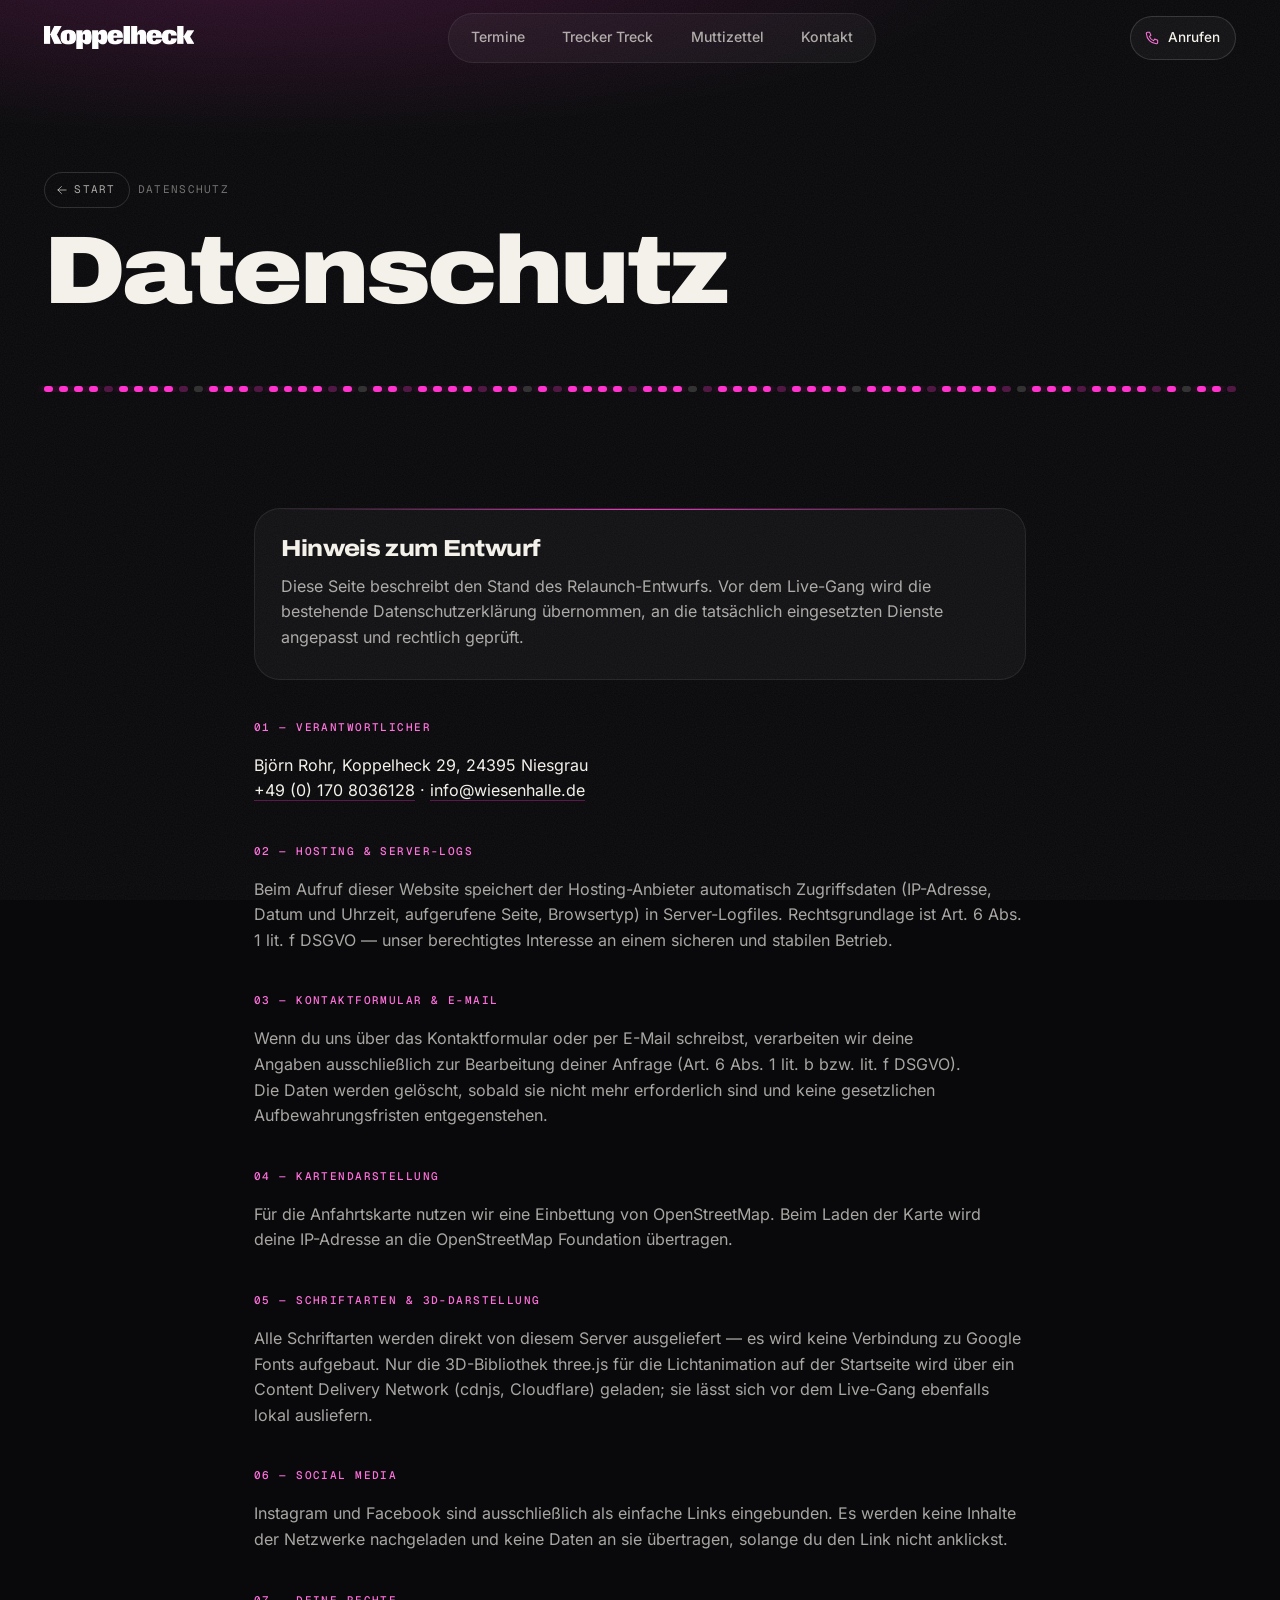
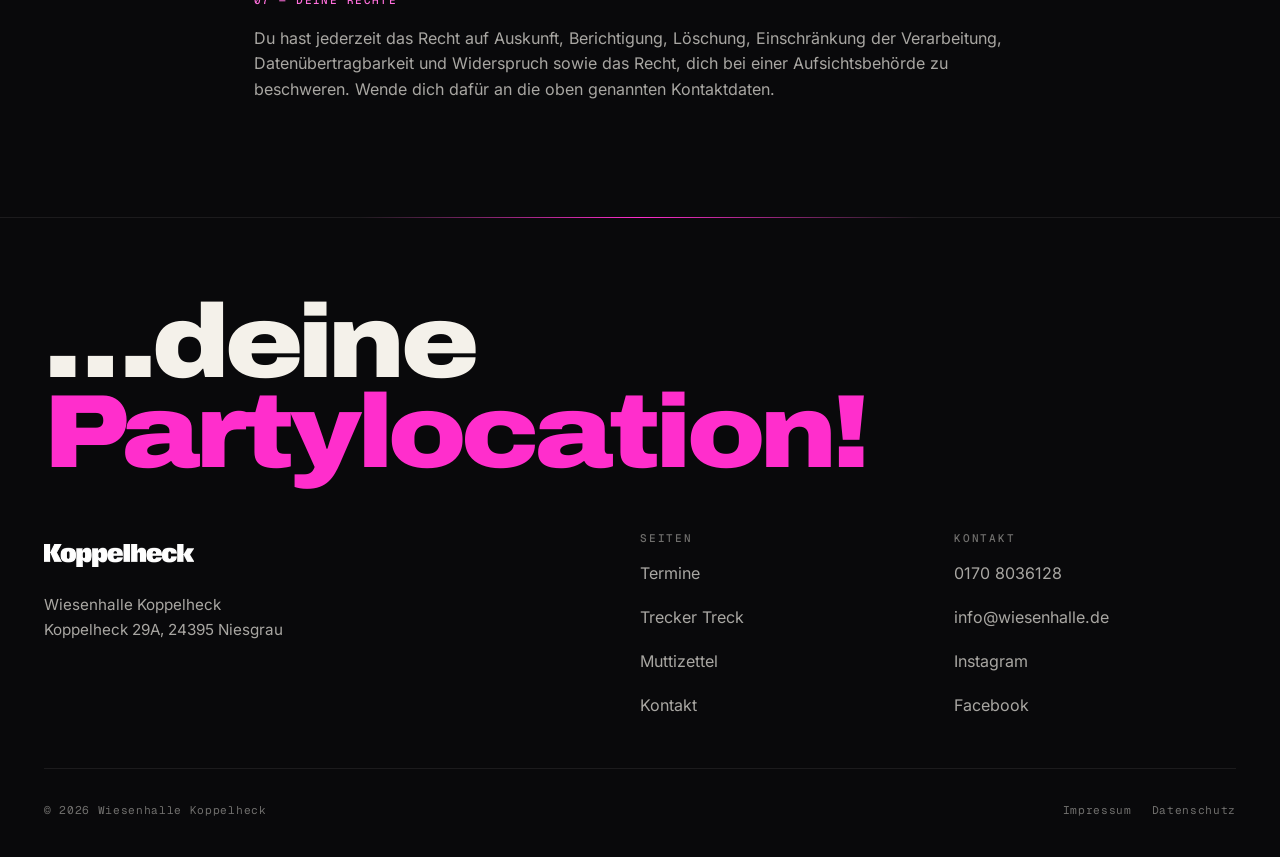
==== commit 24f259fd: "Premium-Relaunch des Designs, Mobile First - Design-System neu geschrieben: Basis fürs Handy, größer" ====
--- a/datenschutz.html
+++ b/datenschutz.html
@@ -1,38 +1,55 @@
 <!DOCTYPE html>
-<html lang="de">
+<html lang="de" class="no-js">
 <head>
 <meta charset="utf-8">
-<meta name="viewport" content="width=device-width, initial-scale=1">
+<meta name="viewport" content="width=device-width, initial-scale=1, viewport-fit=cover">
+<meta name="color-scheme" content="dark">
 <title>Datenschutzerklärung — Wiesenhalle Koppelheck</title>
 <meta name="description" content="Datenschutzerklärung der Wiesenhalle Koppelheck.">
-<meta name="theme-color" content="#111116">
+<meta name="theme-color" content="#09090B">
 <meta property="og:type" content="website">
 <meta property="og:title" content="Datenschutzerklärung — Wiesenhalle Koppelheck">
 <meta property="og:description" content="Datenschutzerklärung der Wiesenhalle Koppelheck.">
 <meta property="og:locale" content="de_DE">
-<link rel="preconnect" href="https://fonts.googleapis.com">
-<link rel="preconnect" href="https://fonts.gstatic.com" crossorigin>
-<link href="https://fonts.googleapis.com/css2?family=Archivo+Black&family=Inter:wght@400;500;600&family=Space+Mono:wght@400;700&display=swap" rel="stylesheet">
+<link rel="preload" href="assets/fonts/archivo.woff2" as="font" type="font/woff2" crossorigin>
+<link rel="preload" href="assets/fonts/inter.woff2" as="font" type="font/woff2" crossorigin>
 <link rel="stylesheet" href="assets/css/style.css">
-<link rel="icon" href="data:image/svg+xml,<svg xmlns='http://www.w3.org/2000/svg' viewBox='0 0 100 100'><rect width='100' height='100' fill='%23111116'/><rect x='16' y='16' width='68' height='68' fill='%23E4609F'/></svg>">
+<link rel="icon" href="data:image/svg+xml,<svg xmlns='http://www.w3.org/2000/svg' viewBox='0 0 100 100'><rect width='100' height='100' rx='24' fill='%2309090B'/><rect x='26' y='26' width='48' height='48' rx='12' fill='%23FF2ECC'/></svg>">
+<link rel="apple-touch-icon" href="assets/img/touch-icon.png">
 </head>
 <body>
+<svg width="0" height="0" style="position:absolute" aria-hidden="true" focusable="false">
+  <symbol id="i-cal" viewBox="0 0 24 24"><rect x="3.5" y="5" width="17" height="15.5" rx="3"/><path d="M3.5 10h17M8 3v4M16 3v4"/></symbol>
+  <symbol id="i-tractor" viewBox="0 0 24 24"><circle cx="7.5" cy="15.5" r="4.5"/><circle cx="7.5" cy="15.5" r="1.4"/><circle cx="18.5" cy="17.5" r="2.5"/><path d="M4 11.2V4.5h6.2L12 11"/><path d="M12 11h6.5a1.5 1.5 0 0 1 1.5 1.5v2.8M12 15.5h4"/></symbol>
+  <symbol id="i-doc" viewBox="0 0 24 24"><path d="M14 3H7a2 2 0 0 0-2 2v14a2 2 0 0 0 2 2h10a2 2 0 0 0 2-2V8z"/><path d="M14 3v5h5M9 13h6M9 17h4"/></symbol>
+  <symbol id="i-chat" viewBox="0 0 24 24"><path d="M20.5 11.5a8.5 8.5 0 0 1-12.3 7.6L3.5 20.5l1.4-4.4a8.5 8.5 0 1 1 15.6-4.6z"/></symbol>
+  <symbol id="i-phone" viewBox="0 0 24 24"><path d="M5.2 3.5h3.3l1.9 4.6-2.4 1.5a11.5 11.5 0 0 0 6.4 6.4l1.5-2.4 4.6 1.9v3.3a1.7 1.7 0 0 1-1.8 1.7C10.4 20 4 13.6 3.5 5.3a1.7 1.7 0 0 1 1.7-1.8z"/></symbol>
+  <symbol id="i-pin" viewBox="0 0 24 24"><path d="M12 21s7-6.2 7-11.5a7 7 0 1 0-14 0C5 14.8 12 21 12 21z"/><circle cx="12" cy="9.5" r="2.5"/></symbol>
+  <symbol id="i-check" viewBox="0 0 24 24"><rect x="5" y="4.5" width="14" height="16.5" rx="2.5"/><path d="M9 3h6v3H9z"/><path d="m9 13.5 2 2 4-4.5"/></symbol>
+  <symbol id="i-id" viewBox="0 0 24 24"><rect x="3" y="5" width="18" height="14" rx="2.5"/><circle cx="9" cy="11" r="2"/><path d="M5.8 16c.6-1.5 1.7-2.2 3.2-2.2s2.6.7 3.2 2.2M15 10h3M15 13h3"/></symbol>
+  <symbol id="i-shield" viewBox="0 0 24 24"><path d="M12 3 5 6v5c0 4.5 3 8.3 7 10 4-1.7 7-5.5 7-10V6z"/><path d="m9 12 2 2 4-4"/></symbol>
+  <symbol id="i-mail" viewBox="0 0 24 24"><rect x="3" y="5" width="18" height="14" rx="2.5"/><path d="m4 7 8 6 8-6"/></symbol>
+  <symbol id="i-info" viewBox="0 0 24 24"><circle cx="12" cy="12" r="9"/><path d="M12 11v5M12 8h.01"/></symbol>
+  <symbol id="i-right" viewBox="0 0 24 24"><path d="M5 12h14M13 6l6 6-6 6"/></symbol>
+  <symbol id="i-left" viewBox="0 0 24 24"><path d="M19 12H5M11 6l-6 6 6 6"/></symbol>
+  <symbol id="i-down" viewBox="0 0 24 24"><path d="M12 5v14M6 13l6 6 6-6"/></symbol>
+  <symbol id="i-out" viewBox="0 0 24 24"><path d="M7 17 17 7M8 7h9v9"/></symbol>
+</svg>
 <a class="skip" href="#main">Zum Inhalt</a>
+<div class="prog" aria-hidden="true"></div>
 
 <header class="nav">
   <div class="nav__in">
     <a class="brand" href="index.html" aria-label="Wiesenhalle Koppelheck — Startseite">
       <img src="assets/img/logo.png" width="298" height="46" alt="Koppelheck">
     </a>
-    <nav class="menu" id="menu" aria-label="Hauptnavigation">
+    <nav class="menu" aria-label="Hauptnavigation">
       <a href="index.html#termine">Termine</a>
       <a href="trecker-treck.html">Trecker Treck</a>
       <a href="muttizettel.html">Muttizettel</a>
       <a href="kontakt.html">Kontakt</a>
     </nav>
-    <button class="burger" type="button" aria-label="Menü" aria-expanded="false" aria-controls="menu">
-      <span></span><span></span><span></span>
-    </button>
+    <a class="nav__call" href="tel:+491708036128" aria-label="Anrufen: 0170 8036128"><svg class="ico" aria-hidden="true"><use href="#i-phone"/></svg><span>Anrufen</span></a>
   </div>
 </header>
 
@@ -41,16 +58,17 @@
 
 <section class="phead">
   <div class="wrap">
-    <p class="crumb"><a href="index.html">Start</a> / Datenschutz</p>
+    <p class="crumb"><a class="crumb__a" href="index.html"><svg class="ico" aria-hidden="true"><use href="#i-left"/></svg>Start</a><span aria-hidden="true">/</span><span>Datenschutz</span></p>
     <h1 class="d1">Daten&shy;schutz</h1>
   </div>
 </section>
 
+<div class="ledbar" data-leds aria-hidden="true"></div>
 
 <section class="sec">
   <div class="wrap wrap--tight stack" style="gap:2.5rem">
 
-    <div class="col">
+    <div class="col col--acc">
       <h3>Hinweis zum Entwurf</h3>
       <p class="dim">Diese Seite beschreibt den Stand des Relaunch-Entwurfs. Vor dem Live-Gang
       wird die bestehende Datenschutzerklärung übernommen, an die tatsächlich eingesetzten
@@ -88,9 +106,10 @@
 
     <div class="stack">
       <p class="lbl">05 — Schriftarten &amp; 3D-Darstellung</p>
-      <p class="dim">Die Website bindet Schriftarten über Google Fonts und die 3D-Bibliothek
-      three.js über ein Content Delivery Network ein. Beides lässt sich vor dem Live-Gang lokal
-      ausliefern, sodass keine Verbindung zu externen Servern aufgebaut wird.</p>
+      <p class="dim">Alle Schriftarten werden direkt von diesem Server ausgeliefert — es wird
+      keine Verbindung zu Google Fonts aufgebaut. Nur die 3D-Bibliothek three.js für die
+      Lichtanimation auf der Startseite wird über ein Content Delivery Network (cdnjs, Cloudflare)
+      geladen; sie lässt sich vor dem Live-Gang ebenfalls lokal ausliefern.</p>
     </div>
 
     <div class="stack">
@@ -113,15 +132,13 @@
 
 <footer class="foot">
   <div class="wrap">
+    <p class="foot__claim" aria-hidden="true">…deine<br><span>Partylocation!</span></p>
     <div class="foot__g">
       <div>
         <a class="brand brand--foot" href="index.html" aria-label="Startseite">
-          <img src="assets/img/logo.png" width="298" height="46" alt="Koppelheck">
+          <img src="assets/img/logo.png" width="298" height="46" alt="Koppelheck" loading="lazy">
         </a>
-        <p class="dim" style="margin-top:1rem;font-size:.9rem">
-          …deine Partylocation!<br><br>
-          Koppelheck 29A<br>24395 Niesgrau
-        </p>
+        <p class="foot__addr">Wiesenhalle Koppelheck<br>Koppelheck 29A, 24395 Niesgrau</p>
       </div>
       <div>
         <h4>Seiten</h4>
@@ -144,11 +161,18 @@
     </div>
     <div class="foot__b">
       <span>© <span data-year>2026</span> Wiesenhalle Koppelheck</span>
-      <span><a href="impressum.html">Impressum</a> &nbsp;·&nbsp; <a href="datenschutz.html">Datenschutz</a></span>
+      <nav aria-label="Rechtliches"><a href="impressum.html">Impressum</a><a href="datenschutz.html">Datenschutz</a></nav>
     </div>
   </div>
 </footer>
 
+<nav class="dock" aria-label="Schnellnavigation">
+  <a href="index.html#termine"><svg class="ico" aria-hidden="true"><use href="#i-cal"/></svg><span>Termine</span></a>
+  <a href="trecker-treck.html"><svg class="ico" aria-hidden="true"><use href="#i-tractor"/></svg><span>Treck</span></a>
+  <a href="muttizettel.html"><svg class="ico" aria-hidden="true"><use href="#i-doc"/></svg><span>Muttizettel</span></a>
+  <a href="kontakt.html"><svg class="ico" aria-hidden="true"><use href="#i-chat"/></svg><span>Kontakt</span></a>
+</nav>
+
 <script src="assets/js/main.js" defer></script>
 </body>
 </html>
--- a/assets/css/style.css
+++ b/assets/css/style.css
@@ -1,66 +1,93 @@
 /* ==========================================================================
    Wiesenhalle Koppelheck — Design-System
-
-   Drei Regeln, an die sich alles hält:
-
-   1. FARBE HEISST KLICKBAR. Die Signalfarbe erscheint nur auf Dingen, die
-      man antippen kann — Buttons, Links, aktive Navigation. Alles andere ist
-      Grauwert. Wer eine Farbe sieht, weiß: da geht was.
-   2. EINE SIGNALFARBE PRO SEITE. Sie steckt in --acc und wird pro Seite über
-      eine Klasse am <body> getauscht (Magenta / Trecker-Treck-Grün).
-   3. HIERARCHIE ÜBER GRÖSSE UND LUFT, nicht über Effekte. Keine Verläufe,
-      kein Glow, keine Schraffuren, keine Rahmen um jedes Element.
+   Mobile First: Basisregeln gelten fürs Handy, größere Fenster legen über
+   min-width-Abfragen nach. Eine Signalfarbe (Magenta vom Flyer), Grün nur
+   für den Trecker Treck. Tiefes Schwarz, feine Haarlinien, weiche Radien,
+   Licht statt Fläche.
    ========================================================================== */
+
+/* --- Schriften (lokal, keine Verbindung zu Google) ----------------------- */
+@font-face {
+  font-family: 'Archivo';
+  src: url('../fonts/archivo.woff2') format('woff2');
+  font-weight: 100 900; font-stretch: 62% 125%;
+  font-style: normal; font-display: swap;
+}
+@font-face {
+  font-family: 'Inter';
+  src: url('../fonts/inter.woff2') format('woff2');
+  font-weight: 100 900; font-style: normal; font-display: swap;
+}
+@font-face {
+  font-family: 'Geist Mono';
+  src: url('../fonts/geist-mono.woff2') format('woff2');
+  font-weight: 400 700; font-style: normal; font-display: swap;
+}
 
 /* --- Tokens -------------------------------------------------------------- */
 :root {
-  /* Flächen — kein reines Schwarz, das knallt zu hart gegen helle Typo */
-  --bg:    #111116;
-  --bg-2:  #191920;          /* Karten, Felder, Panels */
-  --bg-3:  #22222B;          /* Hover auf Karten */
-
-  /* Text */
-  --bone:  #E6E3DD;
-  --dim:   rgba(230, 227, 221, .64);
-  --mute:  rgba(230, 227, 221, .42);
-
-  /* Linien */
-  --line:      rgba(230, 227, 221, .11);
-  --line-hard: rgba(230, 227, 221, .22);
-
-  /* Signalfarbe — entsättigtes Magenta vom Flyer, kein Neon mehr */
-  --acc:      #E4609F;
-  --acc-hi:   #F07CB2;       /* Hover */
-  --acc-ink:  #17070F;       /* Text auf der Signalfarbe */
-  --acc-soft: rgba(228, 96, 159, .40);
-  --acc-bg:   rgba(228, 96, 159, .10);
-
-  --display: 'Archivo Black', 'Arial Black', 'Helvetica Neue', sans-serif;
-  --mono:    'Space Mono', ui-monospace, 'SF Mono', Menlo, monospace;
+  color-scheme: dark;
+
+  --bg:    #09090B;
+  --bg-2:  #111114;           /* Fläche */
+  --bg-3:  #18181D;           /* angehobene Fläche */
+  --fg:    #F4F1EA;
+  --fg-2:  rgba(244, 241, 234, .68);
+  --fg-3:  rgba(244, 241, 234, .44);
+  --hair:  rgba(244, 241, 234, .08);
+  --hair-2:rgba(244, 241, 234, .15);
+
+  --acc:      #FF2ECC;        /* Signalfarbe — vom Original-Flyer */
+  --acc-2:    #FF6FDC;        /* heller, für kleinen Text auf Schwarz */
+  --acc-ink:  #1A0015;        /* Text auf der Signalfarbe */
+  --acc-soft: rgba(255, 46, 204, .12);
+  --acc-line: rgba(255, 46, 204, .32);
+  --acc-glow: rgba(255, 46, 204, .45);
+
+  --lime:      #C6FF3D;       /* nur Trecker Treck */
+  --lime-ink:  #0F1A00;
+  --lime-soft: rgba(198, 255, 61, .12);
+  --lime-line: rgba(198, 255, 61, .3);
+
+  --display: 'Archivo', 'Arial Black', 'Helvetica Neue', sans-serif;
   --body:    'Inter', -apple-system, BlinkMacSystemFont, 'Segoe UI', sans-serif;
-
-  /* Typo-Skala — nur vier Stufen, mehr braucht die Seite nicht */
-  --d1: clamp(2.3rem, 5.4vw, 3.9rem);
-  --d2: clamp(1.7rem, 3.4vw, 2.5rem);
-  --d3: clamp(1.3rem, 2.1vw, 1.65rem);
-  --d4: 1.12rem;
-  --tx: clamp(1rem, .97rem + .2vw, 1.08rem);
-  --sm: .74rem;
-
-  --wrap: 1180px;            /* schmaler als vorher: alles bleibt im Blickfeld */
-  --gutter: clamp(1.15rem, 4vw, 2.5rem);
-  --nav-h: 62px;
-
-  --ease: cubic-bezier(.2, .8, .3, 1);
-}
-
-/* Trecker Treck — eigene Signalfarbe, sonst identisches System */
-body.page--treck {
-  --acc:      #A9C74F;
-  --acc-hi:   #BCD966;
-  --acc-ink:  #121806;
-  --acc-soft: rgba(169, 199, 79, .40);
-  --acc-bg:   rgba(169, 199, 79, .10);
+  --mono:    'Geist Mono', ui-monospace, 'SF Mono', Menlo, monospace;
+
+  /* Typo-Skala: ab 360 px Breite fließend */
+  --t-hero: clamp(2.2rem, 11.2vw, 7.4rem);   /* „Partylocation!“ passt immer in eine Zeile */
+  --t-1:    clamp(2.5rem, 1.3rem + 6vw, 6rem);
+  --t-2:    clamp(1.95rem, 1.2rem + 3.4vw, 3.6rem);
+  --t-3:    clamp(1.45rem, 1.1rem + 1.6vw, 2.2rem);
+  --t-4:    clamp(1.15rem, 1rem + .6vw, 1.45rem);
+  --t-lede: clamp(1.14rem, 1rem + .7vw, 1.55rem);
+  --t-body: 1rem;
+  --t-sm:   .875rem;
+  --t-xs:   .6875rem;          /* Mono-Labels */
+
+  --r-s: 10px;
+  --r:   18px;
+  --r-l: 26px;
+  --pill: 999px;
+
+  --wrap:   1320px;
+  --gutter: clamp(1rem, 4.2vw, 2.75rem);
+  --nav-h:  64px;
+  --dock-h: 64px;
+  --safe-b: env(safe-area-inset-bottom, 0px);
+
+  --ease:     cubic-bezier(.22, 1, .36, 1);
+  --ease-out: cubic-bezier(.16, 1, .3, 1);
+  --shadow:   0 1px 0 rgba(255, 255, 255, .04) inset, 0 24px 60px -24px rgba(0, 0, 0, .8);
+}
+
+/* Trecker-Treck-Seite: Grün übernimmt die Rolle der Signalfarbe */
+.theme-lime {
+  --acc:      var(--lime);
+  --acc-2:    var(--lime);
+  --acc-ink:  var(--lime-ink);
+  --acc-soft: var(--lime-soft);
+  --acc-line: var(--lime-line);
+  --acc-glow: rgba(198, 255, 61, .4);
 }
 
 /* --- Reset --------------------------------------------------------------- */
@@ -72,481 +99,850 @@
   scroll-behavior: smooth;
   scroll-padding-top: calc(var(--nav-h) + 16px);
   -webkit-text-size-adjust: 100%;
+  text-size-adjust: 100%;
+  background: var(--bg);
 }
 
 body {
+  min-height: 100svh;
   background: var(--bg);
-  color: var(--bone);
+  color: var(--fg);
   font-family: var(--body);
-  font-size: var(--tx);
-  line-height: 1.62;
+  font-size: var(--t-body);
+  line-height: 1.6;
+  font-feature-settings: 'cv11', 'ss01';
   -webkit-font-smoothing: antialiased;
+  -moz-osx-font-smoothing: grayscale;
+  text-rendering: optimizeLegibility;
   overflow-x: clip;
+  -webkit-tap-highlight-color: transparent;
+  /* Platz für das Tab-Dock unten auf dem Handy */
+  padding-bottom: calc(var(--dock-h) + 24px + var(--safe-b));
+}
+
+/* Feines Filmkorn über allem — nimmt dem Schwarz das Digitale */
+body::after {
+  content: ''; position: fixed; inset: 0; z-index: 400; pointer-events: none;
+  opacity: .055;
+  background-image: url("data:image/svg+xml,%3Csvg xmlns='http://www.w3.org/2000/svg' width='160' height='160'%3E%3Cfilter id='n'%3E%3CfeTurbulence type='fractalNoise' baseFrequency='.9' numOctaves='2' stitchTiles='stitch'/%3E%3CfeColorMatrix values='0 0 0 0 1 0 0 0 0 1 0 0 0 0 1 0 0 0 .9 0'/%3E%3C/filter%3E%3Crect width='100%25' height='100%25' filter='url(%23n)'/%3E%3C/svg%3E");
 }
 
 img, svg, canvas, iframe { display: block; max-width: 100%; }
-button, input, textarea { font: inherit; color: inherit; }
+button, input, textarea, select { font: inherit; color: inherit; }
 a { color: inherit; text-decoration: none; }
 ul, ol, dl { list-style: none; padding: 0; }
-
-:focus-visible { outline: 2px solid var(--acc); outline-offset: 3px; }
+strong, b { font-weight: 600; }
+
+::selection { background: var(--acc); color: var(--acc-ink); }
+
+:focus-visible {
+  outline: 2px solid var(--acc);
+  outline-offset: 3px;
+  border-radius: 6px;
+}
 
 .skip {
-  position: fixed; top: 8px; left: 50%; z-index: 300;
+  position: fixed; top: 10px; left: 50%; z-index: 500;
   transform: translate(-50%, -200%);
   background: var(--acc); color: var(--acc-ink);
-  padding: .7rem 1.2rem; font-family: var(--mono); font-size: var(--sm);
+  padding: .75rem 1.25rem; border-radius: var(--pill);
+  font-family: var(--mono); font-size: var(--t-xs); font-weight: 700;
+  letter-spacing: .12em; text-transform: uppercase;
+  transition: transform .3s var(--ease);
+}
+.skip:focus { transform: translate(-50%, 0); }
+
+[hidden] { display: none !important; }
+
+.sr { position: absolute; width: 1px; height: 1px; overflow: hidden; clip: rect(0 0 0 0); white-space: nowrap; }
+
+/* Seitenwechsel als sanfte Überblendung (wo der Browser es kann) */
+@view-transition { navigation: auto; }
+::view-transition-old(root), ::view-transition-new(root) { animation-duration: .28s; }
+
+/* --- Typografie ---------------------------------------------------------- */
+h1, h2, h3, h4 {
+  font-family: var(--display);
+  font-weight: 800;
+  font-stretch: 112%;
+  line-height: .98;
+  letter-spacing: -.028em;
+  overflow-wrap: break-word;
+  hyphens: manual;
+  text-wrap: balance;
+}
+p { text-wrap: pretty; }
+
+.d1 { font-size: var(--t-1); line-height: .9; letter-spacing: -.04em; font-weight: 900; }
+.d2 { font-size: var(--t-2); line-height: .94; letter-spacing: -.035em; }
+.d3 { font-size: var(--t-3); }
+.d4 { font-size: var(--t-4); line-height: 1.12; letter-spacing: -.015em; }
+
+/* Mono-Label — das kleine Textformat der ganzen Seite */
+.lbl {
+  display: inline-flex; align-items: center; gap: .6em;
+  font-family: var(--mono);
+  font-size: var(--t-xs);
+  font-weight: 500;
+  letter-spacing: .13em;
+  line-height: 1.4;
   text-transform: uppercase;
-}
-.skip:focus { transform: translate(-50%, 0); }
-
-/* --- Typografie ----------------------------------------------------------
-   Archivo Black bleibt den beiden großen Ebenen h1/h2 vorbehalten. Ab h3
-   läuft Inter — sonst schreit die Seite auf jeder Ebene gleich laut.
-   Versalien sind raus: Archivo Black ist für sich schon laut genug.       */
-h1, h2 {
-  font-family: var(--display);
-  font-weight: 400;
-  line-height: 1;
-  letter-spacing: -.02em;
-  overflow-wrap: break-word;
-}
-h3, h4 {
-  font-family: var(--body);
-  font-weight: 600;
-  line-height: 1.25;
-  letter-spacing: -.005em;
-}
-
-.d1 { font-size: var(--d1); }
-.d2 { font-size: var(--d2); }
-.d3 { font-size: var(--d3); }
-.d4 { font-size: var(--d4); }
-
-/* Mono-Label — kleine Überschrift über einem Block. Grau, nicht farbig:
-   es ist eine Beschriftung, kein Knopf. */
-.lbl {
-  font-family: var(--mono);
-  font-size: var(--sm);
-  font-weight: 700;
-  letter-spacing: .12em;
-  text-transform: uppercase;
-  color: var(--mute);
-}
-.lbl--acc { color: var(--acc); }
-
-.big-copy { font-size: clamp(1.1rem, 1rem + .6vw, 1.42rem); line-height: 1.45; color: var(--bone); }
-.dim { color: var(--dim); }
-
-/* Textlinks: unterstrichen und in der Signalfarbe. Der einzige Ort im
-   Fließtext, an dem Farbe vorkommt. */
-p a:not(.btn), dd a:not(.btn), li a:not(.btn), .crumb a {
-  color: var(--acc);
+  color: var(--acc-2);
+}
+.lbl--dim  { color: var(--fg-3); }
+.lbl--lime { color: var(--lime); }
+
+.big-copy { font-size: var(--t-lede); line-height: 1.38; letter-spacing: -.012em; color: var(--fg); }
+.dim { color: var(--fg-2); }
+.note { font-family: var(--mono); font-size: .75rem; letter-spacing: .02em; line-height: 1.6; color: var(--fg-3); }
+
+/* Textlinks: feine Unterstreichung, die beim Tippen/Hovern satt wird */
+p a:not([class]), dd a:not([class]) {
   text-decoration: underline;
-  text-decoration-color: var(--acc-soft);
+  text-decoration-color: var(--acc-line);
   text-decoration-thickness: 1px;
   text-underline-offset: .22em;
-  transition: color .15s, text-decoration-color .15s;
-}
-p a:not(.btn):hover, dd a:not(.btn):hover, li a:not(.btn):hover, .crumb a:hover {
-  color: var(--acc-hi); text-decoration-color: currentColor;
-}
+  transition: color .2s, text-decoration-color .2s;
+}
+p a:not([class]):hover, dd a:not([class]):hover, .link:hover { color: var(--acc-2); text-decoration-color: var(--acc); }
+
+.link {
+  display: inline-flex; align-items: center; gap: .45rem; min-height: 44px;
+  font-family: var(--mono); font-size: .75rem; font-weight: 500;
+  letter-spacing: .1em; text-transform: uppercase; text-decoration: none;
+  color: var(--acc-2);
+}
+.link svg { width: 14px; height: 14px; transition: transform .25s var(--ease); }
+.link:hover svg { transform: translateX(3px); }
+
+/* --- Icons --------------------------------------------------------------- */
+.q-arr, .dl__a { fill: none; stroke: currentColor; stroke-width: 1.7; stroke-linecap: round; stroke-linejoin: round; }
+.ico { width: 22px; height: 22px; flex: none; fill: none; stroke: currentColor; stroke-width: 1.6; stroke-linecap: round; stroke-linejoin: round; }
 
 /* --- Layout -------------------------------------------------------------- */
 .wrap {
   width: 100%; max-width: var(--wrap); margin-inline: auto;
+  padding-inline: max(var(--gutter), env(safe-area-inset-left, 0px));
+}
+.wrap--tight { max-width: 860px; }
+
+.sec { padding-block: clamp(3.5rem, 9vw, 7.5rem); position: relative; }
+.sec--sm { padding-block: clamp(2.25rem, 5vw, 4rem); }
+
+.sec-head { display: grid; gap: 1rem; margin-bottom: clamp(1.75rem, 4vw, 3rem); }
+.sec-head p:not(.lbl) { max-width: 52ch; }
+.sec-head--row { align-items: end; }
+
+.stack { display: grid; grid-template-columns: minmax(0, 1fr); gap: 1.1rem; align-content: start; }
+.split { display: grid; gap: clamp(2.5rem, 6vw, 5rem); align-items: start; }
+
+.rule { height: 1px; background: var(--hair); border: 0; }
+
+/* --- Buttons ------------------------------------------------------------- */
+.btn {
+  position: relative;
+  display: inline-flex; align-items: center; justify-content: center; gap: .65rem;
+  min-height: 52px; padding: 0 1.5rem;
+  border-radius: var(--pill); border: 1px solid transparent;
+  background: var(--acc); color: var(--acc-ink);
+  font-family: var(--body); font-size: .95rem; font-weight: 600; letter-spacing: -.005em;
+  box-shadow: 0 1px 0 rgba(255, 255, 255, .35) inset, 0 10px 30px -10px var(--acc-glow);
+  cursor: pointer; white-space: nowrap;
+  transition: transform .25s var(--ease), box-shadow .25s var(--ease), background-color .2s, color .2s, border-color .2s;
+}
+.btn i, .btn .ico { font-style: normal; width: 18px; height: 18px; transition: transform .25s var(--ease); }
+.btn:hover { box-shadow: 0 1px 0 rgba(255, 255, 255, .35) inset, 0 14px 40px -10px var(--acc-glow); }
+.btn:hover .ico { transform: translateX(3px); }
+.btn:hover .ico--down { transform: translateY(2px); }
+.btn:active { transform: scale(.97); }
+
+.btn--ghost {
+  background: rgba(244, 241, 234, .04); color: var(--fg);
+  border-color: var(--hair-2); box-shadow: none;
+}
+.btn--ghost:hover { background: rgba(244, 241, 234, .09); border-color: rgba(244, 241, 234, .28); box-shadow: none; }
+
+.btn--lime { background: var(--lime); color: var(--lime-ink); box-shadow: 0 1px 0 rgba(255, 255, 255, .45) inset, 0 10px 30px -12px rgba(198, 255, 61, .5); }
+.btn--lime:hover { box-shadow: 0 1px 0 rgba(255, 255, 255, .45) inset, 0 14px 40px -12px rgba(198, 255, 61, .6); }
+
+.btn--block { width: 100%; }
+
+.btn-row { display: flex; flex-wrap: wrap; gap: .6rem; }
+.btn-row > .btn { flex: 1 1 auto; }
+
+/* --- Scroll-Fortschritt -------------------------------------------------- */
+.prog {
+  position: fixed; top: 0; left: 0; right: 0; height: 2px; z-index: 120;
+  background: var(--acc); box-shadow: 0 0 12px var(--acc-glow);
+  transform-origin: 0 50%; transform: scaleX(0);
+}
+
+/* --- LED-Trenner: eine Reihe Leuchtdioden, zündet beim Hereinscrollen ---- */
+.ledbar {
+  display: flex; gap: 6px; height: 6px; overflow: hidden;
+  width: 100%; max-width: var(--wrap); margin-inline: auto;
   padding-inline: var(--gutter);
 }
-.wrap--tight { max-width: 720px; }
-
-.sec { padding-block: clamp(3.2rem, 7vw, 6rem); position: relative; }
-.sec--sm { padding-block: clamp(2.2rem, 4.5vw, 3.4rem); }
-.sec + .sec { border-top: 1px solid var(--line); }
-.phead + .sec, .pagenav + .sec { padding-top: clamp(2rem, 4vw, 3.2rem); }
-
-/* Kopfzeile einer Sektion: Label, Titel, ein Satz Erklärung. Immer gleich. */
-.sec-head { display: grid; gap: .8rem; margin-bottom: clamp(1.6rem, 3vw, 2.4rem); max-width: 44ch; }
-.sec-head p { color: var(--dim); }
-
-/* --- Buttons -------------------------------------------------------------
-   Genau zwei Stufen: gefüllt = die Hauptsache, Umriss = alles Weitere.   */
-.btn {
-  display: inline-flex; align-items: center; justify-content: center; gap: .7rem;
-  padding: .95rem 1.5rem; min-height: 50px;
-  background: var(--acc); color: var(--acc-ink);
-  font-family: var(--mono); font-size: var(--sm); font-weight: 700;
-  letter-spacing: .1em; text-transform: uppercase;
-  border: 1px solid var(--acc); cursor: pointer;
-  transition: background .16s, border-color .16s;
-}
-.btn:hover { background: var(--acc-hi); border-color: var(--acc-hi); }
-
-.btn--ghost {
-  background: transparent; color: var(--bone); border-color: var(--line-hard);
-}
-.btn--ghost:hover { background: rgba(230, 227, 221, .07); border-color: var(--bone); }
-
-.btn-row { display: flex; flex-wrap: wrap; gap: .7rem; }
-.btn i { font-style: normal; }
-
-/* --- Navigation ---------------------------------------------------------- */
+.ledbar span {
+  flex: 1 1 0; min-width: 0; height: 6px; border-radius: 3px;
+  background: rgba(244, 241, 234, .07);
+  transition: background .5s var(--ease), box-shadow .5s var(--ease);
+  transition-delay: calc(var(--i, 0) * 14ms);
+}
+.ledbar.is-in span                 { background: var(--acc); box-shadow: 0 0 10px var(--acc-glow); }
+.ledbar.is-in span:nth-child(5n)   { background: rgba(255, 46, 204, .28); box-shadow: none; }
+.ledbar.is-in span:nth-child(11n)  { background: rgba(244, 241, 234, .16); box-shadow: none; }
+.ledbar--lime.is-in span           { background: var(--lime); box-shadow: 0 0 10px rgba(198, 255, 61, .45); }
+.ledbar--lime.is-in span:nth-child(5n) { background: rgba(198, 255, 61, .26); box-shadow: none; }
+
+/* --- Kopfzeile ----------------------------------------------------------- */
 .nav {
-  position: fixed; inset: 0 0 auto 0; z-index: 100; height: var(--nav-h);
+  position: fixed; inset: 0 0 auto 0; z-index: 100;
+  height: calc(var(--nav-h) + env(safe-area-inset-top, 0px));
+  padding-top: env(safe-area-inset-top, 0px);
   display: flex; align-items: center;
-  background: rgba(17, 17, 22, .82);
-  backdrop-filter: blur(10px);
+  transition: background-color .35s var(--ease), border-color .35s, backdrop-filter .35s;
   border-bottom: 1px solid transparent;
-  transition: border-color .3s, background .3s;
-}
-.nav.is-stuck { background: var(--bg); border-bottom-color: var(--line); }
+}
+.nav.is-stuck {
+  background: rgba(9, 9, 11, .72);
+  -webkit-backdrop-filter: saturate(160%) blur(18px);
+  backdrop-filter: saturate(160%) blur(18px);
+  border-bottom-color: var(--hair);
+}
 .nav__in {
   width: 100%; max-width: var(--wrap); margin-inline: auto;
   padding-inline: var(--gutter);
   display: flex; align-items: center; justify-content: space-between; gap: 1rem;
 }
-/* Original-Logo, schwarz auf transparent — für den dunklen Grund invertiert */
+
+/* Original-Logo. Schwarz auf transparent -> für dunklen Grund invertiert. */
 .brand { display: flex; align-items: center; min-height: 44px; line-height: 0; }
-.brand img { width: clamp(104px, 12vw, 132px); height: auto; filter: invert(1); opacity: .95; }
-.brand--foot img { width: 140px; }
-
-.menu { display: flex; align-items: center; gap: clamp(1.1rem, 2.4vw, 2.2rem); }
-.menu a {
-  font-family: var(--mono); font-size: var(--sm); font-weight: 700;
-  letter-spacing: .1em; text-transform: uppercase; color: var(--dim);
-  padding-block: .35rem; border-bottom: 2px solid transparent;
-  transition: color .16s, border-color .16s;
-}
-.menu a:hover { color: var(--bone); }
-.menu a[aria-current="page"] { color: var(--acc); border-bottom-color: var(--acc); }
-
-.burger {
-  display: none; width: 46px; height: 46px; padding: 0;
-  background: none; border: 1px solid var(--line-hard); cursor: pointer;
-  place-content: center; gap: 5px;
-}
-.burger span { display: block; width: 18px; height: 2px; background: var(--bone); transition: transform .25s var(--ease), opacity .2s; }
-.burger[aria-expanded="true"] span:nth-child(1) { transform: translateY(7px) rotate(45deg); }
-.burger[aria-expanded="true"] span:nth-child(2) { opacity: 0; }
-.burger[aria-expanded="true"] span:nth-child(3) { transform: translateY(-7px) rotate(-45deg); }
-
-@media (max-width: 900px) {
-  .burger { display: grid; }
-  .menu {
-    position: fixed; inset: var(--nav-h) 0 0 0;
-    flex-direction: column; align-items: stretch; justify-content: flex-start;
-    gap: 0; padding: 1rem var(--gutter) 0;
-    background: var(--bg);
-    clip-path: inset(0 0 100% 0); transition: clip-path .35s var(--ease);
-  }
-  .menu.is-open { clip-path: inset(0 0 0 0); }
-  .menu a {
-    padding: 1.15rem 0; border-bottom: 1px solid var(--line);
-    font-family: var(--body); font-size: 1.35rem; font-weight: 600;
-    letter-spacing: 0; text-transform: none; color: var(--bone);
-  }
-  .menu a[aria-current="page"] { color: var(--acc); border-bottom-color: var(--line); }
-}
-
-/* --- Sprungnavigation innerhalb einer Seite ------------------------------
-   Beantwortet oben auf langen Seiten die Frage „was steht hier alles?".  */
-.pagenav { border-block: 1px solid var(--line); }
-.pagenav .wrap {
-  display: flex; gap: clamp(1rem, 3vw, 2rem);
-  overflow-x: auto; scrollbar-width: none;
-}
-.pagenav .wrap::-webkit-scrollbar { display: none; }
-.pagenav a {
-  flex: none; padding-block: .95rem;
-  font-family: var(--mono); font-size: var(--sm); font-weight: 700;
-  letter-spacing: .1em; text-transform: uppercase; color: var(--dim);
-  border-bottom: 2px solid transparent;
-  transition: color .16s, border-color .16s;
-}
-.pagenav a:hover { color: var(--acc); border-bottom-color: var(--acc); }
+.brand img { width: 124px; height: auto; filter: invert(1); }
+
+/* Menü oben — erst ab Tablet-Breite; auf dem Handy übernimmt das Dock */
+.menu { display: none; }
+
+.nav__call {
+  display: inline-flex; align-items: center; gap: .5rem;
+  height: 40px; padding: 0 .95rem 0 .8rem; border-radius: var(--pill);
+  border: 1px solid var(--hair-2); background: rgba(244, 241, 234, .04);
+  font-size: .85rem; font-weight: 500; color: var(--fg);
+  transition: background-color .2s, border-color .2s, transform .2s var(--ease);
+}
+.nav__call .ico { width: 16px; height: 16px; color: var(--acc-2); }
+.nav__call:hover { background: rgba(244, 241, 234, .09); border-color: rgba(244, 241, 234, .28); }
+.nav__call:active { transform: scale(.96); }
+
+/* --- Tab-Dock unten (nur Handy) ----------------------------------------- */
+.dock {
+  position: fixed; z-index: 110;
+  left: 10px; right: 10px; bottom: calc(10px + var(--safe-b));
+  height: var(--dock-h);
+  display: grid; grid-template-columns: repeat(4, minmax(0, 1fr));
+  padding: 6px; border-radius: 22px;
+  background: rgba(22, 22, 27, .78);
+  -webkit-backdrop-filter: saturate(170%) blur(22px);
+  backdrop-filter: saturate(170%) blur(22px);
+  border: 1px solid rgba(244, 241, 234, .1);
+  box-shadow: 0 1px 0 rgba(255, 255, 255, .06) inset, 0 18px 50px -12px rgba(0, 0, 0, .9);
+}
+.dock a {
+  position: relative;
+  display: grid; justify-items: center; align-content: center; gap: 3px;
+  border-radius: 16px;
+  font-size: .66rem; font-weight: 500; letter-spacing: .01em; line-height: 1.1;
+  color: var(--fg-3);
+  transition: color .2s, background-color .2s, transform .2s var(--ease);
+}
+.dock .ico { width: 22px; height: 22px; stroke-width: 1.7; }
+.dock a:active { transform: scale(.94); }
+.dock a[aria-current="page"] { color: var(--fg); background: rgba(244, 241, 234, .07); }
+.dock a[aria-current="page"] .ico { color: var(--acc); }
+.dock--lime a[aria-current="page"] .ico { color: var(--lime); }
 
 /* --- Hero ---------------------------------------------------------------- */
 .hero {
+  position: relative; overflow: hidden; isolation: isolate;
+  min-height: min(66svh, 600px);
+  display: grid; align-items: end;
+  padding-top: calc(var(--nav-h) + 5rem);
+  padding-bottom: 7.5rem;               /* Platz für die überlappende Ticket-Karte */
+}
+/* Lichtschleier: Magenta von oben, unten ins Schwarz */
+.hero::before {
+  content: ''; position: absolute; inset: 0; z-index: -1;
+  background:
+    radial-gradient(120% 70% at 50% -10%, rgba(255, 46, 204, .26), transparent 60%),
+    radial-gradient(60% 40% at 85% 20%, rgba(255, 46, 204, .12), transparent 70%);
+}
+.hero::after {
+  content: ''; position: absolute; inset: auto 0 0 0; height: 45%; z-index: 0;
+  background: linear-gradient(to bottom, transparent, var(--bg) 92%);
+  pointer-events: none;
+}
+/* three.js-Bühne — liegt im Hero, nicht fest im Fenster */
+#rig {
+  position: absolute; inset: 0; z-index: -1;
+  opacity: 0; transition: opacity 1.2s var(--ease);
+  pointer-events: none;
+}
+.rig-on #rig { opacity: 1; }
+
+/* Fallback ohne WebGL: Traverse als reines CSS-Muster mit Lichtpunkten */
+.truss {
+  position: absolute; left: 0; right: 0; top: calc(var(--nav-h) + 10px); height: 34px;
+  z-index: -1; opacity: .7;
+  border-block: 2px solid #26262d;
+  background:
+    repeating-linear-gradient(62deg,  transparent 0 18px, #26262d 18px 20px),
+    repeating-linear-gradient(-62deg, transparent 0 18px, #26262d 18px 20px);
+}
+.truss::after {
+  content: ''; position: absolute; left: 0; right: 0; top: calc(100% + 10px); height: 10px;
+  background: radial-gradient(circle, var(--acc) 0 3px, rgba(255, 46, 204, .35) 4px, transparent 9px) 0 0 / 80px 10px repeat-x;
+  filter: drop-shadow(0 0 6px var(--acc));
+}
+.rig-on .truss { display: none; }
+
+.hero__in { position: relative; z-index: 1; display: grid; gap: 1.1rem; }
+.hero__slogan {
+  font-size: var(--t-hero);
+  font-weight: 900; font-stretch: 115%;
+  line-height: .86; letter-spacing: -.045em;
+}
+.hero__slogan span { display: block; color: var(--acc); text-shadow: 0 0 60px rgba(255, 46, 204, .35); }
+.hero__meta { display: flex; flex-wrap: wrap; gap: .5rem; margin-top: .4rem; }
+
+/* Kleine Pillen-Etiketten */
+.tag {
+  display: inline-flex; align-items: center; gap: .5rem;
+  height: 30px; padding: 0 .8rem; border-radius: var(--pill);
+  border: 1px solid var(--hair-2); background: rgba(9, 9, 11, .4);
+  -webkit-backdrop-filter: blur(8px); backdrop-filter: blur(8px);
+  font-family: var(--mono); font-size: var(--t-xs); font-weight: 500;
+  letter-spacing: .06em; text-transform: uppercase; color: var(--fg-2);
+  white-space: nowrap;
+}
+.tag--acc  { color: var(--acc-2); border-color: var(--acc-line); background: var(--acc-soft); }
+.tag--lime { color: var(--lime); border-color: var(--lime-line); background: var(--lime-soft); }
+.tag--solid { color: var(--acc-ink); background: var(--acc); border-color: var(--acc); }
+
+/* Pulsierender Punkt für „nächste Party" / „läuft gerade" */
+.pulse { position: relative; width: 7px; height: 7px; flex: none; border-radius: 50%; background: currentColor; }
+.pulse::after {
+  content: ''; position: absolute; inset: -4px; border-radius: 50%;
+  border: 1px solid currentColor; opacity: 0;
+  animation: pulse 2.2s var(--ease-out) infinite;
+}
+@keyframes pulse { 0% { transform: scale(.4); opacity: .9; } 100% { transform: scale(1.8); opacity: 0; } }
+
+/* --- Nächste Party: das Ticket ------------------------------------------ */
+.next { position: relative; z-index: 2; margin-top: -6rem; }
+
+.ticket {
+  position: relative; isolation: isolate;
+  border-radius: var(--r-l);
+  background:
+    radial-gradient(120% 90% at 100% 0%, rgba(255, 46, 204, .22), transparent 55%),
+    linear-gradient(180deg, #17121A 0%, #111014 100%);
+  border: 1px solid var(--acc-line);
+  box-shadow: 0 1px 0 rgba(255, 255, 255, .06) inset, 0 40px 90px -40px rgba(255, 46, 204, .55), 0 30px 60px -30px rgba(0, 0, 0, .9);
+}
+.ticket__main { padding: 1.35rem 1.25rem 1.4rem; display: grid; gap: 1.1rem; }
+.ticket__top { display: flex; align-items: center; justify-content: space-between; gap: .75rem; }
+.ticket__rel { font-family: var(--mono); font-size: var(--t-xs); letter-spacing: .1em; text-transform: uppercase; color: var(--fg-3); }
+
+.ticket__head { display: grid; grid-template-columns: auto minmax(0, 1fr); gap: 1rem; align-items: center; }
+.ticket__date {
+  width: 74px; aspect-ratio: 1 / 1.08; border-radius: 16px;
+  display: grid; place-content: center; justify-items: center; gap: 2px;
+  background: var(--acc); color: var(--acc-ink);
+  box-shadow: 0 1px 0 rgba(255, 255, 255, .4) inset, 0 12px 30px -12px var(--acc-glow);
+}
+.ticket__date b { font-family: var(--display); font-weight: 900; font-stretch: 110%; font-size: 2.1rem; line-height: .85; letter-spacing: -.04em; font-variant-numeric: tabular-nums; }
+.ticket__date span { font-family: var(--mono); font-size: .66rem; font-weight: 700; letter-spacing: .18em; text-transform: uppercase; }
+.ticket__wd { font-family: var(--mono); font-size: .72rem; letter-spacing: .08em; text-transform: uppercase; color: var(--fg-2); }
+.ticket__name { font-size: clamp(1.6rem, 1rem + 3.6vw, 3rem); line-height: .95; margin-top: .3rem; }
+.ticket__sub { color: var(--fg-2); font-size: .95rem; line-height: 1.45; }
+
+.ticket__facts { display: flex; flex-wrap: wrap; gap: .4rem; }
+.ticket__facts li {
+  display: inline-flex; align-items: center; height: 30px; padding: 0 .75rem;
+  border-radius: var(--pill); background: rgba(244, 241, 234, .06);
+  font-size: .8rem; color: var(--fg-2); white-space: nowrap;
+}
+.ticket__facts b { color: var(--fg); margin-left: .3em; font-variant-numeric: tabular-nums; }
+
+/* Perforation mit ausgestanzten Kerben links und rechts */
+.ticket__cut {
+  position: relative; height: 0; margin-inline: 18px;
+  border-top: 1.5px dashed rgba(244, 241, 234, .16);
+}
+.ticket__cut::before, .ticket__cut::after {
+  content: ''; position: absolute; top: -13px; width: 24px; height: 24px; border-radius: 50%;
+  background: var(--bg); border: 1px solid var(--acc-line);
+}
+.ticket__cut::before { left: -30px; clip-path: inset(0 0 0 50%); }
+.ticket__cut::after  { right: -30px; clip-path: inset(0 50% 0 0); }
+
+.ticket__stub { padding: 1.25rem 1.25rem 1.3rem; display: grid; gap: 1.1rem; }
+.ticket__stub .btn-row { display: grid; gap: .5rem; }
+.ticket__stub .btn { width: 100%; }
+
+/* Countdown */
+.cd { display: grid; grid-template-columns: repeat(4, minmax(0, 1fr)); gap: .45rem; }
+.cd div {
+  display: grid; justify-items: center; gap: .3rem;
+  padding: .75rem 0 .6rem; border-radius: 14px;
+  background: rgba(244, 241, 234, .045); border: 1px solid var(--hair);
+}
+.cd b {
+  font-family: var(--display); font-weight: 800; font-stretch: 100%;
+  font-size: clamp(1.6rem, 1.2rem + 2vw, 2.4rem); line-height: 1;
+  font-variant-numeric: tabular-nums; letter-spacing: -.02em;
+}
+.cd small { font-family: var(--mono); font-size: .6rem; letter-spacing: .16em; text-transform: uppercase; color: var(--fg-3); }
+.cd__live {
+  display: flex; align-items: center; justify-content: center; gap: .6rem;
+  min-height: 72px; border-radius: 14px;
+  background: var(--acc-soft); border: 1px solid var(--acc-line); color: var(--acc-2);
+  font-family: var(--mono); font-size: .8rem; letter-spacing: .12em; text-transform: uppercase;
+}
+
+/* --- Schnellzugriff ------------------------------------------------------ */
+.quick-wrap { padding-block: 1.25rem 0; }
+.quick { display: grid; grid-template-columns: repeat(2, minmax(0, 1fr)); gap: .6rem; }
+.quick a {
+  position: relative;
+  display: grid; grid-template-rows: auto 1fr auto; gap: .9rem;
+  min-height: 128px; padding: 1rem;
+  border-radius: var(--r);
+  background: linear-gradient(180deg, var(--bg-3), var(--bg-2));
+  border: 1px solid var(--hair);
+  box-shadow: 0 1px 0 rgba(255, 255, 255, .04) inset;
+  transition: border-color .25s, transform .25s var(--ease), background-color .25s;
+}
+.quick a:hover { border-color: var(--acc-line); }
+.quick a:active { transform: scale(.97); }
+.q-ico {
+  width: 40px; height: 40px; border-radius: 12px;
+  display: grid; place-items: center;
+  background: var(--acc-soft); color: var(--acc-2);
+}
+.q-ico .ico { width: 20px; height: 20px; }
+.q-arr { position: absolute; top: 1rem; right: 1rem; width: 16px; height: 16px; color: var(--fg-3); transition: transform .25s var(--ease), color .2s; }
+.quick a:hover .q-arr { color: var(--acc-2); transform: translate(2px, -2px); }
+.q-txt { align-self: end; display: grid; gap: .15rem; }
+.q-txt .v { font-weight: 600; font-size: 1.02rem; letter-spacing: -.01em; line-height: 1.2; }
+.q-txt .k { font-size: .8rem; color: var(--fg-3); line-height: 1.3; }
+
+/* --- Termine ------------------------------------------------------------- */
+.evs { display: grid; gap: .75rem; }
+.ev {
+  position: relative;
+  display: grid; grid-template-columns: 64px minmax(0, 1fr); gap: 1rem;
+  padding: 1.1rem; border-radius: var(--r-l);
+  background: var(--bg-2); border: 1px solid var(--hair);
+  scroll-margin-top: calc(var(--nav-h) + 20px);
+  transition: border-color .4s, box-shadow .6s var(--ease);
+}
+.ev.is-flash { border-color: var(--acc); box-shadow: 0 0 0 4px var(--acc-soft); }
+.ev__date {
+  display: grid; place-content: center; justify-items: center; gap: 3px;
+  width: 64px; height: 70px; border-radius: 14px;
+  background: rgba(244, 241, 234, .05); border: 1px solid var(--hair);
+}
+.ev__date b { font-family: var(--display); font-weight: 900; font-stretch: 110%; font-size: 1.75rem; line-height: .85; letter-spacing: -.04em; font-variant-numeric: tabular-nums; }
+.ev__date span { font-family: var(--mono); font-size: .62rem; font-weight: 700; letter-spacing: .18em; text-transform: uppercase; color: var(--fg-3); }
+.ev.is-next .ev__date { background: var(--acc); border-color: var(--acc); color: var(--acc-ink); }
+.ev.is-next .ev__date span { color: rgba(26, 0, 21, .7); }
+
+.ev__body { display: grid; gap: .4rem; min-width: 0; }
+.ev__meta { display: flex; flex-wrap: wrap; align-items: center; gap: .35rem .6rem; font-family: var(--mono); font-size: .7rem; letter-spacing: .08em; text-transform: uppercase; color: var(--fg-3); }
+.ev__meta .tag { height: 22px; padding: 0 .55rem; font-size: .6rem; }
+.ev__name { font-size: clamp(1.3rem, 1rem + 1.6vw, 2rem); line-height: 1; }
+.ev__sub { color: var(--fg-2); font-size: .95rem; line-height: 1.45; }
+
+.ev__facts { display: grid; gap: 0; margin-top: .55rem; border-top: 1px solid var(--hair); }
+.ev__facts li {
+  display: grid; grid-template-columns: auto minmax(0, 1fr); gap: 1rem; align-items: baseline; white-space: nowrap;
+  padding: .55rem 0; border-bottom: 1px solid var(--hair);
+  font-size: .88rem; color: var(--fg-2); line-height: 1.4;
+}
+.ev__facts li b { color: var(--fg); font-variant-numeric: tabular-nums; text-align: right; white-space: normal; }
+.ev__acts { margin-top: .15rem; display: flex; flex-wrap: wrap; gap: 0 1.2rem; }
+
+.ev--away { background: transparent; border-style: dashed; }
+
+.evs__foot { margin-top: 1.25rem; display: flex; gap: .8rem; align-items: flex-start; }
+.evs__foot .ico { width: 18px; height: 18px; margin-top: .15rem; color: var(--acc-2); }
+
+/* --- Trecker Treck — Teaser ---------------------------------------------- */
+.feature {
+  position: relative; overflow: hidden; isolation: isolate;
+  border-radius: var(--r-l);
+  background: var(--bg-2); border: 1px solid var(--hair);
+  display: grid;
+}
+.feature__media { position: relative; aspect-ratio: 16 / 11; overflow: hidden; }
+.feature__media .photo { position: absolute; inset: 0; border: 0; border-radius: 0; aspect-ratio: auto; transform: scale(1.02); transition: transform 1.2s var(--ease); }
+.feature:hover .feature__media .photo { transform: scale(1.06); }
+.feature__media::after {
+  content: ''; position: absolute; inset: 0;
+  background: linear-gradient(to bottom, transparent 45%, rgba(17, 17, 20, .9) 100%);
+}
+.feature__media .tag { position: absolute; top: 1rem; left: 1rem; z-index: 1; background: rgba(9, 9, 11, .62); }
+.feature__body { padding: 1.4rem 1.25rem 1.5rem; display: grid; gap: 1rem; margin-top: -2.5rem; position: relative; z-index: 1; }
+.feature__body .d2 { font-size: clamp(2.3rem, 1.4rem + 4vw, 4.4rem); }
+
+/* Eckdaten-Streifen */
+.stats { display: grid; grid-template-columns: repeat(3, minmax(0, 1fr)); border-block: 1px solid var(--hair); }
+.stats div { padding: .85rem 0; display: grid; gap: .2rem; }
+.stats div + div { padding-left: .9rem; border-left: 1px solid var(--hair); }
+.stats b { font-family: var(--display); font-weight: 800; font-size: 1.35rem; line-height: 1; letter-spacing: -.02em; font-variant-numeric: tabular-nums; }
+.stats span { font-family: var(--mono); font-size: .6rem; letter-spacing: .12em; text-transform: uppercase; color: var(--fg-3); }
+.stats--lime b { color: var(--lime); }
+
+/* --- Gut zu wissen: gruppierte Liste ------------------------------------ */
+.info {
+  border-radius: var(--r-l); background: var(--bg-2); border: 1px solid var(--hair);
+  display: grid;
+}
+.info__item { display: grid; grid-template-columns: 44px minmax(0, 1fr); gap: 1rem; padding: 1.25rem 1.1rem; }
+.info__item + .info__item { border-top: 1px solid var(--hair); }
+.info__item .q-ico { width: 44px; height: 44px; }
+.info__item h3 { font-size: 1.12rem; letter-spacing: -.015em; line-height: 1.15; font-stretch: 105%; }
+.info__item p { margin-top: .35rem; font-size: .93rem; line-height: 1.55; }
+.info__item .link { min-height: 36px; margin-top: .3rem; }
+.info__links { display: flex; flex-wrap: wrap; gap: 0 1.2rem; }
+
+/* --- Seitenkopf der Unterseiten ----------------------------------------- */
+.phead {
+  position: relative; isolation: isolate;
+  padding-top: calc(var(--nav-h) + clamp(2.25rem, 8vw, 6rem));
+  padding-bottom: clamp(2.25rem, 6vw, 4.5rem);
+}
+.phead::before {
+  content: ''; position: absolute; inset: 0 0 -20% 0; z-index: -1; pointer-events: none;
+  background: radial-gradient(90% 60% at 20% -10%, rgba(255, 46, 204, .18), transparent 65%);
+}
+.phead--lime::before { background: radial-gradient(90% 60% at 20% -10%, rgba(198, 255, 61, .13), transparent 65%); }
+.phead .wrap > * + * { margin-top: 1.25rem; }
+.phead .big-copy { max-width: 34ch; color: var(--fg-2); }
+.phead .btn-row { margin-top: 2rem; }
+
+.crumb {
+  display: inline-flex; align-items: center; gap: .5rem;
+  font-family: var(--mono); font-size: var(--t-xs); letter-spacing: .12em; text-transform: uppercase; color: var(--fg-3);
+}
+.crumb > span:first-of-type { display: none; }
+.crumb a {
+  display: inline-flex; align-items: center; gap: .35rem; min-height: 36px;
+  padding: 0 .8rem 0 .6rem; border-radius: var(--pill);
+  border: 1px solid var(--hair-2); color: var(--fg-2);
+  transition: color .2s, border-color .2s;
+}
+.crumb a .ico { width: 14px; height: 14px; }
+.crumb a:hover { color: var(--fg); border-color: rgba(244, 241, 234, .3); }
+
+/* --- Bild ---------------------------------------------------------------- */
+.photo {
   position: relative; overflow: hidden;
-  min-height: clamp(300px, 46vh, 440px);
-  display: grid; align-items: end;
-  padding-top: calc(var(--nav-h) + 1.5rem);
-  padding-bottom: clamp(1.8rem, 4vw, 2.8rem);
-}
-#rig {
-  position: absolute; inset: 0; z-index: 0;
-  opacity: 0; transition: opacity .6s ease;
-  pointer-events: none;
-}
-.rig-on #rig { opacity: 1; }
-
-/* Fallback ohne WebGL: Traverse als reines CSS-Muster, sehr zurückhaltend */
-.truss {
-  position: absolute; left: 0; right: 0; top: calc(var(--nav-h) + 10px); height: 40px;
-  z-index: 0; opacity: .3;
-  border-top: 2px solid var(--bg-3); border-bottom: 2px solid var(--bg-3);
-  background:
-    repeating-linear-gradient(64deg,  transparent 0 22px, var(--bg-3) 22px 24px),
-    repeating-linear-gradient(-64deg, transparent 0 22px, var(--bg-3) 22px 24px);
-}
-.rig-on .truss { display: none; }
-
-.hero__in { position: relative; z-index: 1; display: grid; gap: .9rem; }
-.hero__slogan {
-  font-family: var(--display); font-size: var(--d1);
-  line-height: 1; letter-spacing: -.03em;
-}
-.hero__slogan span { color: var(--acc); }
-
-/* --- Nächster Termin — die eine Karte, auf die der Blick fallen soll ------ */
-.next { padding-block: clamp(1.8rem, 4vw, 2.6rem); }
-.next__in {
-  background: var(--bg-2);
-  border: 1px solid var(--line);
-  border-top: 2px solid var(--acc);      /* der einzige Marker: hier geht es los */
-  padding: clamp(1.3rem, 3vw, 2rem);
-  display: grid; gap: clamp(1.2rem, 3vw, 2.5rem);
-  grid-template-columns: minmax(0, 1fr) auto; align-items: end;
-}
-.next__date { font-family: var(--mono); font-size: .84rem; letter-spacing: .06em; color: var(--dim); margin-top: .8rem; }
-.next__name { font-size: clamp(1.7rem, 4.4vw, 3rem); line-height: .95; margin-top: .5rem; }
-.next__facts {
-  display: flex; flex-wrap: wrap; gap: .3rem .9rem; margin-top: 1rem;
-  font-family: var(--mono); font-size: .78rem; color: var(--dim);
-}
-.next__facts span { display: inline-flex; align-items: center; gap: .9rem; }
-.next__facts span:not(:last-child)::after { content: ''; width: 1px; height: 11px; background: var(--line-hard); }
-
-.cd { display: flex; gap: clamp(.9rem, 2vw, 1.6rem); }
-.cd b {
-  display: block; font-family: var(--display); font-size: clamp(1.6rem, 3.4vw, 2.4rem);
-  line-height: .95; font-weight: 400; font-variant-numeric: tabular-nums;
-}
-.cd small { font-family: var(--mono); font-size: 10px; letter-spacing: .16em; color: var(--mute); text-transform: uppercase; }
-
-@media (max-width: 820px) { .next__in { grid-template-columns: 1fr; align-items: start; } }
-
-/* --- Schnellzugriff — fünf Kacheln, die eindeutig Knöpfe sind ------------- */
-.quick-wrap { padding-bottom: clamp(.8rem, 2vw, 1.4rem); }
-.quick {
-  display: grid; gap: 1px;
-  background: var(--line);               /* wird zu den Trennlinien */
-  border: 1px solid var(--line);
-  grid-template-columns: repeat(2, minmax(0, 1fr));
-}
-.quick a {
-  background: var(--bg-2);
-  color: var(--bone);
-  padding: 1.05rem 1.1rem 1.2rem;
-  min-height: 128px;
-  display: grid; align-content: space-between; gap: .8rem;
-  transition: background .15s, color .15s;
-}
-.quick a:hover, .quick a:focus-visible { background: var(--bg-3); }
-
-.q-top { display: flex; align-items: center; justify-content: space-between; gap: .5rem; }
-.q-ico {
-  width: 26px; height: 26px; flex: none;
-  fill: none; stroke: var(--acc); stroke-width: 1.6;
-  stroke-linecap: square; stroke-linejoin: miter;
-}
-.q-top i {
-  font-style: normal; font-family: var(--mono); font-size: .7rem;
-  letter-spacing: .1em; color: var(--mute);
-}
-.quick .k {
-  display: block; font-family: var(--mono); font-size: .66rem; font-weight: 700;
-  letter-spacing: .14em; text-transform: uppercase; color: var(--mute);
-  margin-bottom: .3rem;
-}
-.quick .v {
-  display: block; font-size: 1.08rem; font-weight: 600; line-height: 1.2;
-  color: var(--acc);                      /* Farbe = klickbar */
-}
-@media (max-width: 619px)  { .quick a:last-child { grid-column: 1 / -1; min-height: 104px; } }
-@media (min-width: 620px)  { .quick { grid-template-columns: repeat(3, minmax(0, 1fr)); } }
-@media (min-width: 1000px) { .quick { grid-template-columns: repeat(5, minmax(0, 1fr)); } }
-
-/* --- Termin-Zeile -------------------------------------------------------- */
-.ev {
-  display: grid;
-  grid-template-columns: minmax(0, 18%) minmax(0, 1fr);
-  gap: clamp(.8rem, 3vw, 2.2rem);
-  padding-block: clamp(1.4rem, 2.4vw, 1.9rem);
-  border-top: 1px solid var(--line);
-  align-items: start;
-}
-.ev:last-of-type { border-bottom: 1px solid var(--line); }
-.ev__date { font-family: var(--display); font-size: clamp(1.5rem, 2.8vw, 2.1rem); line-height: .95; letter-spacing: -.03em; }
-.ev__wd { display: block; font-family: var(--mono); font-size: var(--sm); letter-spacing: .1em; color: var(--mute); margin-top: .45rem; }
-.ev__name { font-size: var(--d3); font-weight: 600; }
-.ev__sub { margin-top: .3rem; color: var(--dim); }
-.ev__facts {
-  display: flex; flex-wrap: wrap; gap: .3rem .9rem; margin-top: .8rem;
-  font-family: var(--mono); font-size: .78rem; color: var(--dim);
-}
-.ev__facts span { display: inline-flex; align-items: center; gap: .9rem; }
-.ev__facts span:not(:last-child)::after { content: ''; width: 1px; height: 11px; background: var(--line-hard); }
-.ev__facts b { color: var(--bone); font-weight: 600; }
-
-@media (max-width: 700px) {
-  .ev { grid-template-columns: 1fr; gap: .5rem; padding-block: 1.5rem; }
-  .ev__wd { display: inline; margin-left: .7rem; }
-}
-
-/* --- Info-Spalten -------------------------------------------------------- */
-.cols { display: grid; gap: clamp(1.4rem, 3vw, 2.4rem); grid-template-columns: repeat(auto-fit, minmax(min(100%, 240px), 1fr)); }
-.col { border-top: 1px solid var(--line-hard); padding-top: 1rem; display: grid; gap: .6rem; align-content: start; }
-.col h3 { font-size: var(--d4); }
-.col p { color: var(--dim); }
+  border-radius: var(--r-l); border: 1px solid var(--hair);
+  background-color: var(--bg-3); background-size: cover; background-position: center;
+  aspect-ratio: 16 / 10;
+}
+.photo--treck { background-image: url('../img/trecker-treck.jpg'); }
 
 /* --- Zahlen -------------------------------------------------------------- */
-.figs { display: grid; grid-template-columns: repeat(auto-fit, minmax(min(50%, 150px), 1fr)); gap: clamp(1.1rem, 3vw, 2rem); }
-.fig b { display: block; font-family: var(--display); font-size: clamp(1.7rem, 3.4vw, 2.4rem); line-height: .95; font-weight: 400; }
-.fig span { display: block; font-family: var(--mono); font-size: var(--sm); letter-spacing: .08em; color: var(--mute); margin-top: .5rem; }
-
-/* --- Split / Stack ------------------------------------------------------- */
-.split { display: grid; gap: clamp(2rem, 4.5vw, 3.5rem); grid-template-columns: repeat(auto-fit, minmax(min(100%, 320px), 1fr)); align-items: start; }
-.stack { display: grid; grid-template-columns: minmax(0, 1fr); gap: 1rem; align-content: start; }
+.figs { display: grid; grid-template-columns: repeat(2, minmax(0, 1fr)); gap: .6rem; }
+.fig {
+  padding: 1.1rem 1rem; border-radius: var(--r);
+  background: var(--bg-2); border: 1px solid var(--hair);
+  display: grid; gap: .5rem;
+}
+.fig b { font-family: var(--display); font-weight: 900; font-stretch: 110%; font-size: clamp(2rem, 1.4rem + 3vw, 3.4rem); line-height: .9; letter-spacing: -.04em; font-variant-numeric: tabular-nums; }
+.fig span { font-family: var(--mono); font-size: .64rem; letter-spacing: .12em; text-transform: uppercase; color: var(--fg-3); }
+.fig--lime b { color: var(--lime); }
+
+/* --- Karten-Spalten ------------------------------------------------------ */
+.cols { display: grid; gap: .75rem; }
+.col {
+  padding: 1.35rem 1.2rem 1.4rem; border-radius: var(--r-l);
+  background: var(--bg-2); border: 1px solid var(--hair);
+  display: grid; gap: .8rem; align-content: start;
+  position: relative; overflow: hidden;
+}
+.col::before {
+  content: ''; position: absolute; left: 1.2rem; right: 1.2rem; top: 0; height: 1px;
+  background: linear-gradient(90deg, transparent, var(--fg-3), transparent);
+}
+.col h3 { font-size: var(--t-4); line-height: 1.05; }
+.col--acc::before  { background: linear-gradient(90deg, transparent, var(--acc), transparent); }
+.col--lime::before { background: linear-gradient(90deg, transparent, var(--lime), transparent); }
+.col .spec { margin-top: .2rem; }
+
+/* --- Klassen-Chips (Trecker Treck) -------------------------------------- */
+.chips { display: flex; flex-wrap: wrap; gap: .4rem; margin-top: .2rem; }
+.chip {
+  display: inline-flex; align-items: center; height: 34px; padding: 0 .8rem;
+  border-radius: var(--pill); border: 1px solid var(--hair-2);
+  font-family: var(--mono); font-size: .75rem; letter-spacing: .02em;
+  font-variant-numeric: tabular-nums; color: var(--fg-2);
+}
 
 /* --- Spec-Liste ---------------------------------------------------------- */
-.spec { display: grid; gap: 0; }
+.spec { display: grid; }
 .spec > div {
-  display: grid; grid-template-columns: minmax(7rem, 24%) 1fr; gap: 1rem;
-  padding-block: .75rem; border-top: 1px solid var(--line);
+  display: grid; grid-template-columns: minmax(5.5rem, 32%) minmax(0, 1fr); gap: .9rem;
+  padding-block: .85rem; border-top: 1px solid var(--hair);
   align-items: baseline;
 }
-.spec > div:last-child { border-bottom: 1px solid var(--line); }
+.spec > div:last-child { border-bottom: 1px solid var(--hair); }
 .spec dt {
-  font-family: var(--mono); font-size: var(--sm); font-weight: 700;
-  letter-spacing: .08em; text-transform: uppercase; color: var(--mute);
-}
-.spec dd { margin: 0; color: var(--dim); }
-.spec strong { color: var(--bone); font-weight: 600; }
-
-/* --- Klassen-Chips — reine Beschriftung, kein Hover, kein Link ----------- */
-.chips { display: flex; flex-wrap: wrap; gap: 5px; }
-.chip {
-  padding: .35rem .6rem; background: var(--bg-2);
-  font-family: var(--mono); font-size: .72rem; letter-spacing: .04em;
-  color: var(--dim);
-}
-
-/* --- Download-Zeile — überall auf der Seite dieselbe Form ---------------- */
+  font-family: var(--mono); font-size: .66rem; font-weight: 500;
+  letter-spacing: .1em; text-transform: uppercase; color: var(--fg-3);
+  font-variant-numeric: tabular-nums;
+}
+.spec dd { margin: 0; font-size: .95rem; line-height: 1.5; }
+
+/* --- Downloads ----------------------------------------------------------- */
 .dl {
-  display: grid; grid-template-columns: 1fr auto; gap: .4rem 1rem; align-items: center;
-  padding: 1.05rem .2rem; border-top: 1px solid var(--line);
-  transition: background .15s;
-}
-.dl:last-of-type { border-bottom: 1px solid var(--line); }
-.dl:hover { background: var(--acc-bg); }
-.dl__n { font-weight: 600; }
+  display: grid; grid-template-columns: 44px minmax(0, 1fr) 20px; gap: .9rem; align-items: center;
+  min-height: 72px; padding: .8rem 1rem .8rem .8rem;
+  border-radius: var(--r); background: var(--bg-2); border: 1px solid var(--hair);
+  transition: border-color .25s, transform .25s var(--ease);
+}
+.dl + .dl { margin-top: .5rem; }
+.stack > .dl + .dl { margin-top: -.6rem; }
+.dl:hover { border-color: var(--acc-line); }
+.dl:active { transform: scale(.98); }
 .dl__t {
-  grid-row: 2; grid-column: 1;
-  font-family: var(--mono); font-size: .7rem; letter-spacing: .1em;
-  text-transform: uppercase; color: var(--mute);
-}
-.dl__a {
-  grid-row: 1 / span 2; grid-column: 2;
-  display: inline-flex; align-items: center; gap: .5rem;
-  font-family: var(--mono); font-size: var(--sm); font-weight: 700;
-  letter-spacing: .1em; text-transform: uppercase; color: var(--acc);
-}
-/* Noch nicht verfügbar: sichtbar tot, nicht nur blass */
-.dl--soon { color: var(--mute); }
-.dl--soon:hover { background: none; }
-.dl--soon .dl__n { font-weight: 400; color: var(--mute); }
-.dl--soon .dl__a { color: var(--mute); font-weight: 400; }
+  width: 44px; height: 44px; border-radius: 12px; display: grid; place-items: center;
+  background: var(--acc-soft); color: var(--acc-2);
+  font-family: var(--mono); font-size: .62rem; font-weight: 700; letter-spacing: .08em;
+}
+.dl__n { font-weight: 600; line-height: 1.3; }
+.dl__n small { display: block; font-weight: 400; font-size: .8rem; color: var(--fg-3); margin-top: .1rem; }
+.dl__a { width: 20px; height: 20px; color: var(--fg-3); transition: transform .25s var(--ease), color .2s; }
+.dl:hover .dl__a { color: var(--acc-2); transform: translateY(2px); }
+
+.dl--soon { opacity: .5; cursor: default; border-style: dashed; background: transparent; }
+.dl--soon:hover { border-color: var(--hair); }
+.dl--soon:active { transform: none; }
+.dl--soon .dl__t { background: rgba(244, 241, 234, .06); color: var(--fg-3); }
 
 /* --- Formular ------------------------------------------------------------ */
-.form { display: grid; gap: 1.3rem; max-width: 620px; }
-.f { display: grid; gap: .4rem; }
-.f label { font-family: var(--mono); font-size: var(--sm); font-weight: 700; letter-spacing: .1em; text-transform: uppercase; color: var(--mute); }
-.f label b { color: var(--acc); }
+.form { display: grid; gap: 1rem; }
+.f { display: grid; gap: .45rem; }
+.f label { font-size: .85rem; font-weight: 500; color: var(--fg-2); }
+.f label b { color: var(--acc-2); font-weight: 500; }
 .f input, .f textarea {
-  width: 100%; padding: .8rem .9rem; background: var(--bg-2);
-  border: 1px solid var(--line); 
-  transition: border-color .16s;
-}
-.f input::placeholder, .f textarea::placeholder { color: var(--mute); }
-.f input:focus, .f textarea:focus { outline: none; border-color: var(--acc); }
-.f textarea { min-height: 130px; resize: vertical; }
-.f em { font-style: normal; font-family: var(--mono); font-size: var(--sm); color: var(--acc); display: none; }
+  width: 100%; min-height: 54px; padding: .95rem 1rem;
+  border-radius: 14px; border: 1px solid var(--hair-2);
+  background: rgba(244, 241, 234, .035);
+  font-size: 1rem;            /* 16 px: kein Auto-Zoom in iOS */
+  transition: border-color .2s, background-color .2s, box-shadow .2s;
+}
+.f input::placeholder, .f textarea::placeholder { color: var(--fg-3); }
+.f input:hover, .f textarea:hover { border-color: rgba(244, 241, 234, .26); }
+.f input:focus, .f textarea:focus {
+  outline: none; border-color: var(--acc);
+  background: rgba(255, 46, 204, .04);
+  box-shadow: 0 0 0 4px var(--acc-soft);
+}
+.f textarea { min-height: 150px; resize: vertical; line-height: 1.5; }
+.f em { font-style: normal; font-size: .82rem; color: var(--acc-2); display: none; }
 .f.err input, .f.err textarea { border-color: var(--acc); }
 .f.err em { display: block; }
-.f-status { padding: .9rem 1rem; border: 1px solid var(--line-hard); font-family: var(--mono); font-size: var(--sm); }
-
-/* --- Bild / Karte -------------------------------------------------------- */
-.photo {
-  border: 1px solid var(--line);
-  background-size: cover; background-position: center;
-  aspect-ratio: 16 / 10;
-}
-.photo--treck { background-image: url('../img/trecker-treck.jpg'); }
-.phead .photo { aspect-ratio: 21 / 9; }
-
-.map { border: 1px solid var(--line); aspect-ratio: 16 / 11; background: var(--bg-2); }
-.map iframe { width: 100%; height: 100%; border: 0; filter: grayscale(1) invert(.9) contrast(.95); }
-
-/* --- Seitenkopf der Unterseiten ------------------------------------------ */
-.phead {
-  padding-top: calc(var(--nav-h) + clamp(2.4rem, 6vw, 4.5rem));
-  padding-bottom: clamp(1.8rem, 4vw, 3rem);
-}
-.phead .crumb {
-  font-family: var(--mono); font-size: var(--sm); letter-spacing: .1em;
-  text-transform: uppercase; color: var(--mute); margin-bottom: 1.1rem;
-}
-.phead .crumb a { color: var(--dim); text-decoration-color: transparent; }
-.phead .crumb a:hover { color: var(--acc); }
+.f-status { padding: 1rem 1.1rem; border-radius: 14px; background: var(--acc-soft); border: 1px solid var(--acc-line); font-size: .92rem; }
+.form .btn { width: 100%; }
+
+/* --- Karte --------------------------------------------------------------- */
+.map { position: relative; overflow: hidden; border-radius: var(--r-l); border: 1px solid var(--hair); aspect-ratio: 4 / 3; background: var(--bg-3); }
+.map iframe { width: 100%; height: 100%; border: 0; filter: grayscale(1) invert(.92) contrast(1.05) brightness(.95); }
 
 /* --- Footer -------------------------------------------------------------- */
-.foot { border-top: 1px solid var(--line); padding-block: clamp(2.5rem, 5vw, 3.5rem) 1.5rem; }
-.foot__g { display: grid; gap: 2rem; grid-template-columns: repeat(auto-fit, minmax(min(100%, 190px), 1fr)); margin-bottom: 2.5rem; }
-.foot h4 { font-family: var(--mono); font-size: var(--sm); font-weight: 700; letter-spacing: .14em; text-transform: uppercase; color: var(--mute); margin-bottom: .9rem; }
-.foot ul { display: grid; gap: .45rem; }
-.foot ul a { color: var(--dim); text-decoration: none; transition: color .15s; }
-.foot ul a:hover { color: var(--acc); }
+.foot { position: relative; padding-block: clamp(3rem, 7vw, 5rem) 1.5rem; border-top: 1px solid var(--hair); }
+.foot::before {
+  content: ''; position: absolute; left: 50%; top: -1px; width: min(560px, 80%); height: 1px;
+  transform: translateX(-50%);
+  background: linear-gradient(90deg, transparent, var(--acc), transparent);
+}
+.foot__claim {
+  font-family: var(--display); font-weight: 900; font-stretch: 115%;
+  font-size: clamp(2.3rem, 1rem + 7vw, 6.5rem); line-height: .86; letter-spacing: -.045em;
+  margin-bottom: clamp(2rem, 5vw, 3.5rem);
+}
+.foot__claim span { color: var(--acc); }
+.foot__g { display: grid; gap: 2rem; grid-template-columns: repeat(2, minmax(0, 1fr)); margin-bottom: 2.5rem; }
+.foot__g > :first-child { grid-column: 1 / -1; }
+@media (max-width: 359px) { .foot__g { grid-template-columns: 1fr; } }
+.brand--foot img { width: 140px; }
+.foot__addr { margin-top: 1rem; color: var(--fg-2); font-size: .95rem; line-height: 1.6; }
+.foot h4 { font-family: var(--mono); font-size: var(--t-xs); font-weight: 500; font-stretch: 100%; letter-spacing: .16em; text-transform: uppercase; color: var(--fg-3); margin-bottom: .5rem; }
+.foot ul { display: grid; }
+.foot ul a { display: flex; align-items: center; min-height: 44px; color: var(--fg-2); transition: color .2s; }
+.foot ul a:hover { color: var(--fg); }
 .foot__b {
-  display: flex; flex-wrap: wrap; gap: 1rem; justify-content: space-between;
-  padding-top: 1.4rem; border-top: 1px solid var(--line);
-  font-family: var(--mono); font-size: var(--sm); color: var(--mute);
-}
-.foot__b a { text-decoration: none; color: var(--mute); }
-.foot__b a:hover { color: var(--acc); }
-
+  display: flex; flex-wrap: wrap; gap: .5rem 1.5rem; justify-content: space-between; align-items: center;
+  padding-top: 1.25rem; border-top: 1px solid var(--hair);
+  font-family: var(--mono); font-size: .7rem; letter-spacing: .06em; color: var(--fg-3);
+}
+.foot__b nav { display: flex; gap: 1.25rem; }
+.foot__b a { display: inline-flex; align-items: center; min-height: 44px; transition: color .2s; }
+.foot__b a:hover { color: var(--fg); }
+
+/* --- Scroll-Reveal ------------------------------------------------------- */
+.rv { opacity: 0; transform: translateY(22px); transition: opacity .9s var(--ease), transform .9s var(--ease); }
+.rv.is-in { opacity: 1; transform: none; }
+.rv[data-d="1"] { transition-delay: .08s; }
+.rv[data-d="2"] { transition-delay: .16s; }
+.rv[data-d="3"] { transition-delay: .24s; }
+.no-js .rv { opacity: 1; transform: none; }
+
+/* Hero-Einstieg beim Laden */
+.intro { animation: intro 1.1s var(--ease) both; }
+.intro[data-d="1"] { animation-delay: .1s; }
+.intro[data-d="2"] { animation-delay: .22s; }
+.intro[data-d="3"] { animation-delay: .34s; }
+@keyframes intro { from { opacity: 0; transform: translateY(26px); filter: blur(6px); } to { opacity: 1; transform: none; filter: none; } }
+
+/* ==========================================================================
+   Ab 600 px — großes Handy quer / kleines Tablet
+   ========================================================================== */
+@media (min-width: 600px) {
+  .quick { grid-template-columns: repeat(4, minmax(0, 1fr)); }
+  .figs  { grid-template-columns: repeat(4, minmax(0, 1fr)); }
+  .cols  { grid-template-columns: repeat(2, minmax(0, 1fr)); }
+  .foot__g { grid-template-columns: 2fr 1fr 1fr; }
+  .foot__g > :first-child { grid-column: auto; }
+
+  .ev { grid-template-columns: 84px minmax(0, 1fr); gap: 1.5rem; padding: 1.5rem; }
+  .ev__date { width: 84px; height: 92px; }
+  .ev__date b { font-size: 2.3rem; }
+  .ev__facts { display: flex; flex-wrap: wrap; gap: .4rem; border: 0; }
+  .ev__facts li {
+    display: inline-flex; gap: .35rem; padding: 0 .8rem; height: 32px; align-items: center;
+    border: 0; border-radius: var(--pill); background: rgba(244, 241, 234, .05);
+  }
+
+  .ticket__main { padding: 1.75rem 1.75rem 1.6rem; }
+  .ticket__stub .btn-row { grid-auto-flow: column; grid-auto-columns: minmax(0, 1fr); }
+  .ticket__stub { padding: 1.5rem 1.75rem 1.75rem; }
+  .ticket__date { width: 92px; }
+  .ticket__date b { font-size: 2.7rem; }
+
+  .info { grid-template-columns: repeat(2, minmax(0, 1fr)); }
+  .info__item { padding: 1.5rem; }
+  .info__item + .info__item { border-top: 0; }
+  .info__item:nth-child(n+3) { border-top: 1px solid var(--hair); }
+  .info__item:nth-child(even) { border-left: 1px solid var(--hair); }
+
+  .form .btn { width: auto; justify-self: start; }
+  .btn-row > .btn { flex: 0 0 auto; }
+}
+
+/* ==========================================================================
+   Ab 900 px — Tablet quer / Desktop: Menü oben, kein Dock
+   ========================================================================== */
+@media (min-width: 900px) {
+  :root { --nav-h: 76px; }
+  body { padding-bottom: 0; }
+  .dock { display: none; }
+
+  .brand img { width: 150px; }
+  .menu {
+    display: flex; align-items: center; gap: .25rem;
+    padding: 5px; border-radius: var(--pill);
+    background: rgba(244, 241, 234, .04); border: 1px solid var(--hair);
+  }
+  .menu a {
+    display: inline-flex; align-items: center; height: 38px; padding: 0 1.05rem;
+    border-radius: var(--pill);
+    font-size: .88rem; font-weight: 500; color: var(--fg-2);
+    transition: color .2s, background-color .2s;
+  }
+  .menu a:hover { color: var(--fg); background: rgba(244, 241, 234, .06); }
+  .menu a[aria-current="page"] { color: var(--fg); background: rgba(244, 241, 234, .1); }
+
+  .hero { min-height: min(86svh, 820px); padding-bottom: 9rem; }
+  .hero__in { gap: 1.5rem; }
+  .next { margin-top: -7rem; }
+
+  /* Ticket quer: Infos links, Abriss senkrecht, Countdown rechts */
+  .ticket { display: grid; grid-template-columns: minmax(0, 1fr) auto minmax(300px, 380px); }
+  .ticket__main { padding: 2.25rem 2.5rem; align-content: center; }
+  .ticket__cut { height: auto; margin: 22px 0; border-top: 0; border-left: 1.5px dashed rgba(244, 241, 234, .16); }
+  .ticket__cut::before, .ticket__cut::after { display: none; }
+  .ticket__stub { padding: 2.25rem 2.5rem; align-content: center; }
+  .ticket__stub .btn-row { grid-auto-flow: row; }
+  .ticket__head { gap: 1.5rem; }
+  .ticket__date { width: 108px; }
+  .ticket__date b { font-size: 3.2rem; }
+  .ticket__name { font-size: clamp(2.2rem, 1rem + 2.6vw, 3.4rem); }
+
+  .quick-wrap { padding-top: 1.5rem; }
+  .quick a { min-height: 150px; padding: 1.25rem; }
+
+  .split { grid-template-columns: repeat(2, minmax(0, 1fr)); }
+  .split--wide { grid-template-columns: minmax(0, 5fr) minmax(0, 7fr); }
+  .sec-head--row { grid-template-columns: minmax(0, 1fr) auto; }
+
+  .cols { grid-template-columns: repeat(auto-fit, minmax(260px, 1fr)); gap: 1rem; }
+  .col { padding: 1.75rem 1.6rem; }
+
+  .feature { grid-template-columns: minmax(0, 7fr) minmax(0, 6fr); }
+  .feature__media { aspect-ratio: auto; min-height: 460px; }
+  .feature__media::after { background: linear-gradient(to right, transparent 50%, var(--bg-2) 99%); }
+  .feature__body { margin: 0 0 0 -3rem; padding: 3rem 3rem 3rem 0; align-content: center; }
+
+  .info { grid-template-columns: repeat(4, minmax(0, 1fr)); }
+  .info__item { grid-template-columns: 1fr; align-content: start; padding: 1.75rem 1.5rem; }
+  .info__item:nth-child(n+3) { border-top: 0; }
+  .info__item + .info__item { border-left: 1px solid var(--hair); }
+
+  .photo { aspect-ratio: 21 / 9; }
+  .split .photo { aspect-ratio: 16 / 10; }
+  .map { aspect-ratio: 16 / 11; }
+
+  .nav__call { height: 44px; }
+}
+
+@media (min-width: 1200px) {
+  .ev { grid-template-columns: 120px minmax(0, 1fr); padding: 1.75rem 2rem; gap: 2.25rem; }
+  .ev__date { width: 120px; height: 120px; }
+  .ev__date b { font-size: 3.2rem; }
+  .ev__body { grid-template-columns: minmax(0, 1fr) minmax(0, 1fr); column-gap: 2.5rem; align-items: start; }
+  .ev__body > :not(.ev__facts):not(.ev__acts) { grid-column: 1; }
+  .ev__facts { grid-column: 2; grid-row: 1 / span 4; margin-top: 0; align-content: start; }
+  .ev__acts  { grid-column: 1; }
+}
+
+/* --- Hover nur für echte Zeiger ----------------------------------------- */
+@media (hover: none) {
+  .btn:hover .ico, .link:hover svg, .quick a:hover .q-arr, .dl:hover .dl__a { transform: none; }
+  .feature:hover .feature__media .photo { transform: scale(1.02); }
+}
+
+/* --- Weniger Bewegung --------------------------------------------------- */
 @media (prefers-reduced-motion: reduce) {
   html { scroll-behavior: auto; }
-  *, *::before, *::after { animation-duration: .01ms !important; transition-duration: .01ms !important; }
+  *, *::before, *::after { animation-duration: .01ms !important; animation-iteration-count: 1 !important; transition-duration: .01ms !important; }
+  .rv { opacity: 1; transform: none; }
   #rig { display: none; }
   .rig-on .truss { display: block; }
+  @view-transition { navigation: none; }
+}
+
+/* --- Kein backdrop-filter: dichtere Flächen ------------------------------ */
+@supports not ((backdrop-filter: blur(1px)) or (-webkit-backdrop-filter: blur(1px))) {
+  .nav.is-stuck { background: rgba(9, 9, 11, .96); }
+  .dock { background: rgba(22, 22, 27, .98); }
 }
 
 @media print {
-  .nav, .pagenav, #rig, .truss { display: none; }
-  body { background: #fff; color: #000; }
-}
-
-/* --- Mobile-Feinschliff --------------------------------------------------
-   Textlinks sind optisch nur ~17 px hoch. Auf dem Handy wird die
-   Trefferfläche über ein Pseudoelement auf 44 px vergrößert, ohne dass sich
-   das Layout verschiebt.                                                  */
-@media (max-width: 760px) {
-  .spec > div { grid-template-columns: minmax(5rem, 32%) 1fr; gap: .75rem; padding-block: .8rem; }
-  .spec dt { font-size: .66rem; letter-spacing: .06em; }
-
-  .btn-row > .btn:only-child { width: 100%; }
-  .btn-row { gap: .6rem; }
-  .dl { padding-block: 1.15rem; }
-
-  .spec dd a, .col p a, .wrap--tight p a, .crumb a {
-    position: relative; display: inline-block;
-  }
-  .spec dd a::after, .col p a::after, .wrap--tight p a::after, .crumb a::after {
-    content: ''; position: absolute; left: 0; right: 0;
-    top: 50%; transform: translateY(-50%);
-    height: 44px; min-height: 100%;
-  }
-
-  .foot ul { gap: 0; }
-  .foot ul a { display: block; padding-block: .75rem; }
-}
+  .nav, .dock, .prog, .ledbar, #rig, .truss, body::after { display: none !important; }
+  body { background: #fff; color: #000; padding: 0; }
+}
